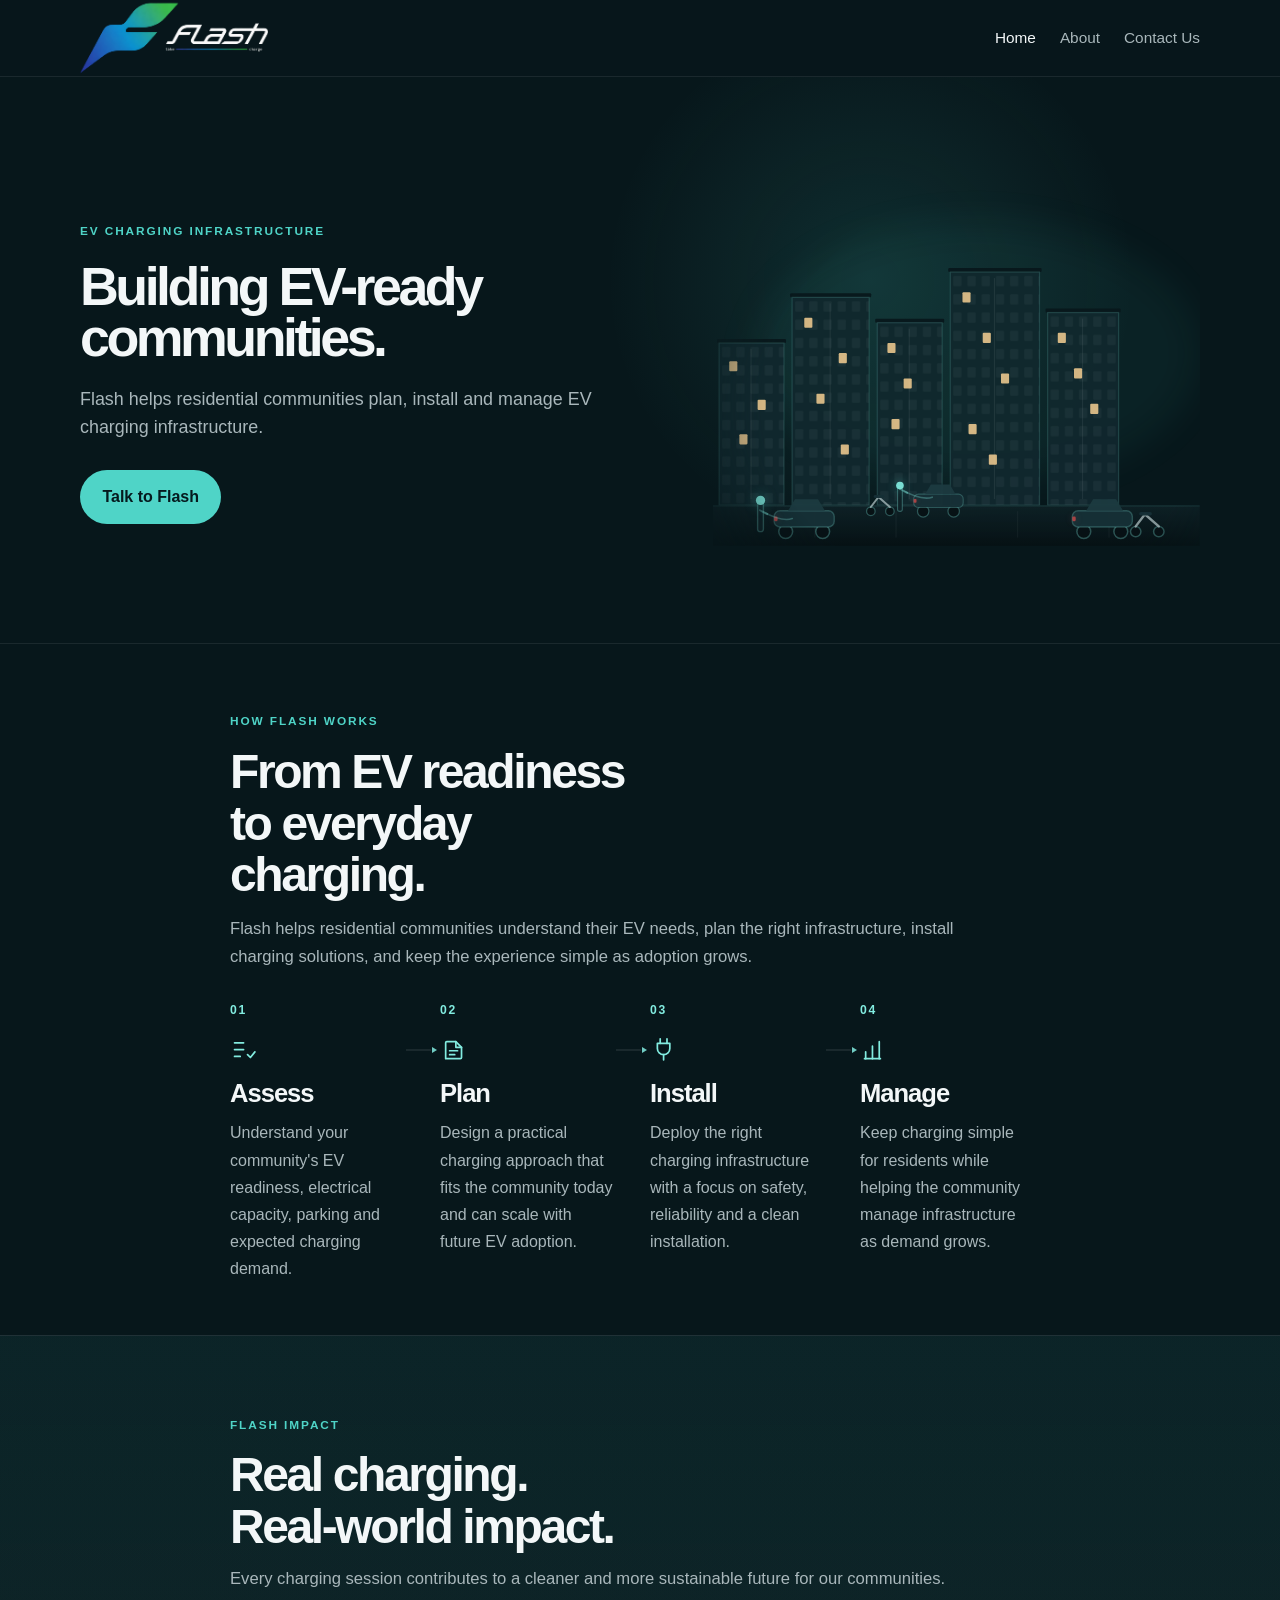
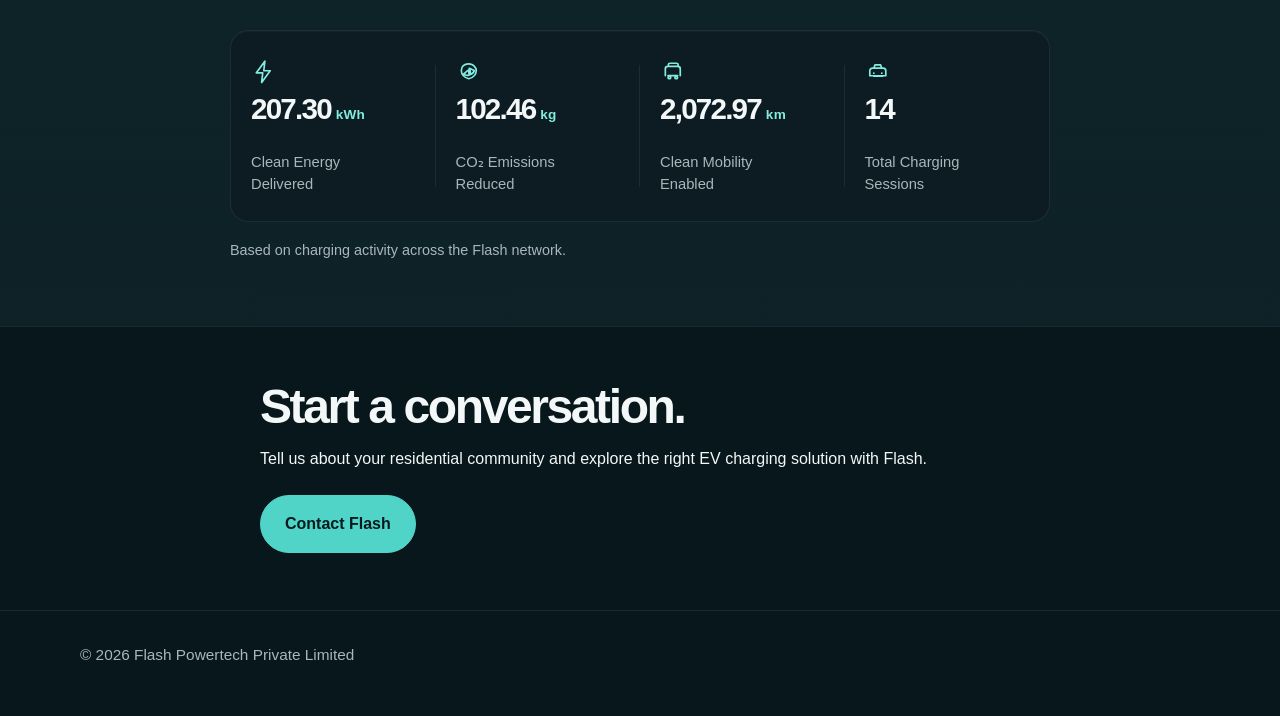
==== index.html @ 43a55d96 "Add How Flash Works section" ====
<!DOCTYPE html>
<html lang="en">
  <head>
    <meta charset="UTF-8" />
    <meta name="viewport" content="width=device-width, initial-scale=1.0" />
    <title>Flash Powertech</title>
    <meta
      name="description"
      content="Flash helps residential communities plan, install and manage EV charging infrastructure."
    />
    <link rel="stylesheet" href="styles.css?v=20260909" />
  </head>
  <body>
    <header class="site-header">
      <div class="container header-inner">
        <a class="brand" href="index.html" aria-label="Flash home">
          <img src="images/flash_logo.png" alt="Flash Powertech" />
        </a>
        <nav class="site-nav" aria-label="Main navigation">
          <a href="index.html" class="active" aria-current="page">Home</a>
          <a href="about.html">About</a>
          <a href="contact.html">Contact Us</a>
        </nav>
      </div>
    </header>

    <main id="top">
      <section class="hero">
        <div class="container hero-inner">
          <div class="hero-copy">
            <p class="eyebrow">EV CHARGING INFRASTRUCTURE</p>
            <h1>Building EV-ready communities.</h1>
            <p class="lede">
              Flash helps residential communities plan, install and manage EV charging
              infrastructure.
            </p>
            <a class="button primary" href="tel:+916262663664">Talk to Flash</a>
          </div>

          <div class="hero-visual" aria-hidden="true">
            <svg class="hero-scene" viewBox="0 0 480 340" role="presentation" aria-hidden="true">
              <defs>
                <pattern id="windowGrid" width="14" height="18" patternUnits="userSpaceOnUse">
                  <rect x="3" y="4" width="8" height="10" rx="1" fill="rgba(190, 210, 214, 0.05)" />
                </pattern>
                <linearGradient id="groundGrad" x1="0%" x2="0%" y1="0%" y2="100%">
                  <stop offset="0%" stop-color="rgba(15, 34, 39, 0.85)" />
                  <stop offset="100%" stop-color="rgba(6, 17, 20, 0.95)" />
                </linearGradient>
                <linearGradient id="cableGlow" x1="0%" x2="100%" y1="0%" y2="0%">
                  <stop offset="0%" stop-color="rgba(130,236,224,0)" />
                  <stop offset="45%" stop-color="rgba(130,236,224,0.85)" />
                  <stop offset="100%" stop-color="rgba(130,236,224,0.95)" />
                </linearGradient>
              </defs>

              <ellipse class="scene-glow" cx="260" cy="150" rx="220" ry="130" />

              <g class="buildings">
                <g class="building" transform="translate(6,140)">
                  <rect class="building-cap" x="-2" y="-4" width="68" height="4" rx="1" />
                  <rect class="building-body" x="0" y="0" width="64" height="160" />
                  <rect class="window-grid" x="0" y="0" width="64" height="160" />
                  <rect class="building-divider" x="31" y="6" width="1" height="148" />
                  <rect class="window-lit" x="10" y="18" width="8" height="10" />
                  <rect class="window-lit window-flicker" x="38" y="56" width="8" height="10" style="animation-delay:0.6s" />
                  <rect class="window-lit" x="20" y="90" width="8" height="10" />
                </g>

                <g class="building" transform="translate(78,95)">
                  <rect class="building-cap" x="-2" y="-4" width="80" height="4" rx="1" />
                  <rect class="building-body" x="0" y="0" width="76" height="205" />
                  <rect class="window-grid" x="0" y="0" width="76" height="205" />
                  <rect class="building-divider" x="37" y="6" width="1" height="193" />
                  <rect class="window-lit" x="12" y="20" width="8" height="10" />
                  <rect class="window-lit" x="46" y="55" width="8" height="10" />
                  <rect class="window-lit window-flicker" x="24" y="95" width="8" height="10" style="animation-delay:2.1s" />
                  <rect class="window-lit" x="48" y="145" width="8" height="10" />
                </g>

                <g class="building" transform="translate(162,120)">
                  <rect class="building-cap" x="-2" y="-4" width="68" height="4" rx="1" />
                  <rect class="building-body" x="0" y="0" width="64" height="180" />
                  <rect class="window-grid" x="0" y="0" width="64" height="180" />
                  <rect class="building-divider" x="31" y="6" width="1" height="168" />
                  <rect class="window-lit" x="10" y="20" width="8" height="10" />
                  <rect class="window-lit" x="26" y="55" width="8" height="10" />
                  <rect class="window-lit window-flicker" x="14" y="95" width="8" height="10" style="animation-delay:4s" />
                </g>

                <g class="building" transform="translate(234,70)">
                  <rect class="building-cap" x="-2" y="-4" width="92" height="4" rx="1" />
                  <rect class="building-body" x="0" y="0" width="88" height="230" />
                  <rect class="window-grid" x="0" y="0" width="88" height="230" />
                  <rect class="building-divider" x="43" y="6" width="1" height="218" />
                  <rect class="window-lit" x="12" y="20" width="8" height="10" />
                  <rect class="window-lit" x="32" y="60" width="8" height="10" />
                  <rect class="window-lit window-flicker" x="50" y="100" width="8" height="10" style="animation-delay:1.4s" />
                  <rect class="window-lit" x="18" y="150" width="8" height="10" />
                  <rect class="window-lit" x="38" y="180" width="8" height="10" />
                </g>

                <g class="building" transform="translate(330,110)">
                  <rect class="building-cap" x="-2" y="-4" width="74" height="4" rx="1" />
                  <rect class="building-body" x="0" y="0" width="70" height="190" />
                  <rect class="window-grid" x="0" y="0" width="70" height="190" />
                  <rect class="building-divider" x="34" y="6" width="1" height="178" />
                  <rect class="window-lit" x="10" y="20" width="8" height="10" />
                  <rect class="window-lit" x="26" y="55" width="8" height="10" />
                  <rect class="window-lit" x="42" y="90" width="8" height="10" />
                </g>
              </g>

              <g class="ground">
                <rect class="ground-plane" x="0" y="300" width="480" height="40" />
                <rect class="ground-line" x="0" y="300" width="480" height="1.5" />
                <rect class="parking-divider" x="100" y="306" width="1" height="26" />
                <rect class="parking-divider" x="180" y="306" width="1" height="26" />
                <rect class="parking-divider" x="300" y="306" width="1" height="26" />
                <rect class="parking-divider" x="390" y="306" width="1" height="26" />
              </g>

              <g class="vehicle scooter" transform="translate(150,306) scale(0.94)">
                <circle class="wheel" cx="6" cy="0" r="4.5" />
                <circle class="wheel" cx="26" cy="0" r="4.5" />
                <path class="scooter-frame" d="M6,-4.5 L14,-15 L26,-4.5" />
                <rect class="scooter-seat" x="9" y="-17" width="11" height="3" rx="1.5" />
              </g>

              <g class="vehicle car charging" transform="translate(196,306) scale(0.94)">
                <circle class="wheel" cx="12" cy="0" r="6" />
                <circle class="wheel" cx="44" cy="0" r="6" />
                <rect class="car-body" x="2" y="-18" width="52" height="14" rx="5" />
                <path class="car-cabin" d="M14,-18 L20,-28 L40,-28 L46,-18 Z" />
                <rect class="tail-light" x="2" y="-13" width="3" height="4" rx="1" />
              </g>
              <g class="charger" transform="translate(182,306) scale(0.94)">
                <rect class="charger-pillar" x="0" y="-26" width="5" height="26" rx="2" />
                <circle class="charger-cap" cx="2.5" cy="-27" r="4" />
              </g>
              <path class="charge-cable" d="M184.1,283.9 Q206,296 216.2,292.1" />
              <path class="charge-pulse" d="M184.1,283.9 Q206,296 216.2,292.1" />

              <g class="vehicle car charging" transform="translate(58,326) scale(1.14)">
                <circle class="wheel" cx="12" cy="0" r="6" />
                <circle class="wheel" cx="44" cy="0" r="6" />
                <rect class="car-body" x="2" y="-18" width="52" height="14" rx="5" />
                <path class="car-cabin" d="M14,-18 L20,-28 L40,-28 L46,-18 Z" />
                <rect class="tail-light" x="2" y="-13" width="3" height="4" rx="1" />
              </g>
              <g class="charger" transform="translate(44,326) scale(1.14)">
                <rect class="charger-pillar" x="0" y="-26" width="5" height="26" rx="2" />
                <circle class="charger-cap" cx="2.5" cy="-27" r="4" />
              </g>
              <path class="charge-cable" d="M46.1,304.9 Q68,317 78.2,313.1" />
              <path class="charge-pulse" d="M46.1,304.9 Q68,317 78.2,313.1" />

              <g class="vehicle car" transform="translate(352,326) scale(1.14)">
                <circle class="wheel" cx="12" cy="0" r="6" />
                <circle class="wheel" cx="44" cy="0" r="6" />
                <rect class="car-body" x="2" y="-18" width="52" height="14" rx="5" />
                <path class="car-cabin" d="M14,-18 L20,-28 L40,-28 L46,-18 Z" />
                <rect class="tail-light" x="2" y="-13" width="3" height="4" rx="1" />
              </g>

              <g class="vehicle scooter" transform="translate(410,326) scale(1.14)">
                <circle class="wheel" cx="6" cy="0" r="4.5" />
                <circle class="wheel" cx="26" cy="0" r="4.5" />
                <path class="scooter-frame" d="M6,-4.5 L14,-15 L26,-4.5" />
                <rect class="scooter-seat" x="9" y="-17" width="11" height="3" rx="1.5" />
              </g>
            </svg>
          </div>
        </div>
      </section>

      <section class="section how-section" aria-labelledby="how-flash-works-title">
        <div class="container how-inner">
          <p class="section-label how-label">HOW FLASH WORKS</p>
          <h2 id="how-flash-works-title">From EV readiness to everyday charging.</h2>
          <p class="how-intro">
            Flash helps residential communities understand their EV needs, plan the right
            infrastructure, install charging solutions, and keep the experience simple as
            adoption grows.
          </p>

          <div class="how-journey" aria-label="How Flash Works steps">
            <article class="how-step">
              <div class="how-step-number">01</div>
              <svg class="how-icon" viewBox="0 0 24 24" role="img" aria-hidden="true">
                <path d="M4 6h8M4 12h8M4 18h5" />
                <path d="M15.5 16.5 18 19l4-5" />
              </svg>
              <h3>Assess</h3>
              <p>
                Understand your community's EV readiness, electrical capacity, parking and
                expected charging demand.
              </p>
            </article>

            <article class="how-step">
              <div class="how-step-number">02</div>
              <svg class="how-icon" viewBox="0 0 24 24" role="img" aria-hidden="true">
                <path d="M5 20V6a1 1 0 0 1 1-1h8l5 5v9a1 1 0 0 1-1 1H6a1 1 0 0 1-1-1Z" />
                <path d="M14 5v5h5" />
                <path d="M8.5 13h7M8.5 16.5h4.5" />
              </svg>
              <h3>Plan</h3>
              <p>
                Design a practical charging approach that fits the community today and can
                scale with future EV adoption.
              </p>
            </article>

            <article class="how-step">
              <div class="how-step-number">03</div>
              <svg class="how-icon" viewBox="0 0 24 24" role="img" aria-hidden="true">
                <path d="M9 2.5v4M15 2.5v4" />
                <path d="M6.5 6.5h11v4.5A5.5 5.5 0 0 1 12 16.5 5.5 5.5 0 0 1 6.5 11Z" />
                <path d="M12 16.5V21" />
              </svg>
              <h3>Install</h3>
              <p>
                Deploy the right charging infrastructure with a focus on safety, reliability
                and a clean installation.
              </p>
            </article>

            <article class="how-step">
              <div class="how-step-number">04</div>
              <svg class="how-icon" viewBox="0 0 24 24" role="img" aria-hidden="true">
                <path d="M5 20V14M11 20V9M17 20V5" />
                <path d="M4 20h14" />
              </svg>
              <h3>Manage</h3>
              <p>
                Keep charging simple for residents while helping the community manage
                infrastructure as demand grows.
              </p>
            </article>
          </div>
        </div>
      </section>

      <section class="section impact-section" aria-labelledby="flash-impact-title">
        <div class="container impact-inner">
          <p class="section-label impact-label">FLASH IMPACT</p>
          <h2 id="flash-impact-title">Real charging. Real-world impact.</h2>
          <p class="impact-intro">
            Every charging session contributes to a cleaner and more sustainable future
            for our communities.
          </p>

          <div class="impact-grid" aria-label="Flash impact metrics">
            <article class="impact-item">
              <svg class="impact-icon" viewBox="0 0 24 24" role="img" aria-hidden="true">
                <path d="M13 2 5 13h6l-1 9 8-11h-6l1-9Z" />
              </svg>
              <div class="impact-metric" data-target="209.15" data-suffix="kWh">
                <span class="impact-value">0</span><span class="impact-unit">kWh</span>
              </div>
              <div class="impact-metric-label">Clean Energy Delivered</div>
            </article>

            <article class="impact-item">
              <svg class="impact-icon" viewBox="0 0 24 24" role="img" aria-hidden="true">
                <path d="M18 8c-1.2-2.1-3.8-3.5-6.5-3.5C7.8 4.5 5 7.2 5 10.7 5 14.4 8 17.5 12 18.5c4.1-1 7-4.1 7-7.8 0-.8-.2-1.5-.5-2.2Zm-9.5 5.2c.8-1.4 2.2-2.4 3.7-3.1-.5 1.5-.5 3.3.2 4.8-.6.3-1.3.5-2 .5-1.2 0-2.3-.5-3.1-1.4.3-.5.8-.9 1.2-1.1Zm8.7-2.4c-.5 1.9-2.1 3.3-4.1 3.8.6-1.9.4-4.1-.7-5.9 1.6.3 3.2 1.4 4.8 2.1Z" />
              </svg>
              <div class="impact-metric" data-target="103.38" data-suffix="kg">
                <span class="impact-value">0</span><span class="impact-unit">kg</span>
              </div>
              <div class="impact-metric-label">CO₂ Emissions Reduced</div>
            </article>

            <article class="impact-item">
              <svg class="impact-icon" viewBox="0 0 24 24" role="img" aria-hidden="true">
                <path d="M5 15.5V9.3A2.3 2.3 0 0 1 7.3 7h9.4A2.3 2.3 0 0 1 19 9.3v6.2M7.8 7V5.5a1.5 1.5 0 0 1 1.5-1.5h6.2a1.5 1.5 0 0 1 1.5 1.5V7M7.5 15.5h9M8.8 18.5a1.25 1.25 0 1 0 0-2.5 1.25 1.25 0 0 0 0 2.5Zm6.4 0a1.25 1.25 0 1 0 0-2.5 1.25 1.25 0 0 0 0 2.5Z" />
              </svg>
              <div class="impact-metric" data-target="2091.50" data-suffix="km">
                <span class="impact-value">0</span><span class="impact-unit">km</span>
              </div>
              <div class="impact-metric-label">Clean Mobility Enabled</div>
            </article>

            <article class="impact-item">
              <svg class="impact-icon" viewBox="0 0 24 24" role="img" aria-hidden="true">
                <path d="M7 8.5h10a2.5 2.5 0 0 1 2.5 2.5v4.7H4.5v-4.7A2.5 2.5 0 0 1 7 8.5Zm1.2 7.5h8.6M9.4 5.5h5.2l1 3H8.4l1-3ZM8.2 13.3h.1M15.7 13.3h.1" />
              </svg>
              <div class="impact-metric" data-target="14" data-suffix="">
                <span class="impact-value">0</span>
              </div>
              <div class="impact-metric-label">Total Charging Sessions</div>
            </article>
          </div>

          <p class="impact-note">Based on charging activity across the Flash network.</p>
        </div>
      </section>

      <section id="contact" class="section contact">
        <div class="container">
          <h2>Start a conversation.</h2>
          <p>
            Tell us about your residential community and explore the right EV charging
            solution with Flash.
          </p>
          <a
            class="button secondary"
            href="https://wa.me/916262663664?text=Hello%20Flash%2C%20I%20would%20like%20to%20know%20more%20about%20EV%20charging%20infrastructure%20for%20my%20community."
            target="_blank"
            rel="noopener noreferrer"
            >Contact Flash</a
          >
        </div>
      </section>
    </main>

    <footer class="site-footer">
      <div class="container">
        <p>© 2026 Flash Powertech Private Limited</p>
      </div>
    </footer>

    <script src="script.js?v=20260909"></script>
  </body>
</html>
---- styles.css ----
:root {
  --bg: #07171b;
  --bg-elevated: #0d2128;
  --surface: #102a31;
  --text: #f3f7f8;
  --muted: #a9b7bb;
  --accent: #4fd4c7;
  --accent-strong: #82ece0;
  --border: rgba(255, 255, 255, 0.08);
  --max-width: 1120px;
  --radius: 18px;
}

* {
  box-sizing: border-box;
}

html {
  scroll-behavior: smooth;
}

body {
  margin: 0;
  font-family: "Segoe UI", Tahoma, Geneva, Verdana, sans-serif;
  background: var(--bg);
  color: var(--text);
  line-height: 1.6;
}

a {
  color: inherit;
  text-decoration: none;
}

img {
  max-width: 100%;
  display: block;
}

.container {
  width: min(var(--max-width), calc(100% - 2rem));
  margin: 0 auto;
}

.site-header {
  border-bottom: 1px solid var(--border);
  background: rgba(7, 23, 27, 0.9);
}

.header-inner {
  display: flex;
  align-items: center;
  justify-content: space-between;
  min-height: 76px;
}

.brand {
  display: inline-flex;
  align-items: center;
  justify-content: center;
  position: relative;
  width: 188px;
  height: 72px;
  overflow: hidden;
  line-height: 0;
}

.brand img {
  display: block;
  position: absolute;
  top: 50%;
  left: 50%;
  width: 258px;
  max-width: none;
  height: auto;
  transform: translate(-50%, -50%);
}

.site-nav {
  display: flex;
  gap: 1.5rem;
}

.site-nav a {
  color: var(--muted);
  font-size: 0.96rem;
  transition: color 0.2s ease;
}

.site-nav a:hover,
.site-nav a:focus-visible,
.site-nav a.active,
.site-nav a[aria-current="page"] {
  color: var(--text);
}

.hero {
  position: relative;
  padding: clamp(4rem, 7vw, 6rem) 0 4.5rem;
  overflow: hidden;
}

.hero::before {
  content: "";
  position: absolute;
  inset: 0;
  background:
    radial-gradient(circle at 68% 36%, rgba(79, 212, 199, 0.12), transparent 28%),
    linear-gradient(180deg, rgba(7, 23, 27, 0.88), rgba(7, 23, 27, 1));
  pointer-events: none;
}

.hero-inner {
  position: relative;
  z-index: 1;
  display: grid;
  grid-template-columns: minmax(0, 1.1fr) minmax(0, 0.9fr);
  align-items: center;
  gap: clamp(1.5rem, 3vw, 3.5rem);
  max-width: 1200px;
  padding-top: 0.5rem;
}

.hero-copy {
  max-width: 760px;
}

.eyebrow {
  margin: 0 0 1.25rem;
  color: var(--accent);
  font-size: 0.74rem;
  font-weight: 700;
  letter-spacing: 0.16em;
  text-transform: uppercase;
}

h1,
h2,
p {
  margin-top: 0;
}

h1 {
  margin-bottom: 1.3rem;
  max-width: 13.5ch;
  font-size: clamp(3rem, 4.2vw, 5rem);
  line-height: 0.96;
  letter-spacing: -0.065em;
  font-weight: 700;
}

.lede {
  max-width: 35rem;
  margin-bottom: 1.75rem;
  font-size: 1.12rem;
  color: var(--muted);
}

.button {
  display: inline-block;
  margin-top: 0;
  padding: 0.9rem 1.4rem;
  border-radius: 999px;
  font-weight: 700;
  transition: transform 0.2s ease, background 0.2s ease;
}

.button:hover,
.button:focus-visible {
  transform: translateY(-1px);
}

.button.primary {
  background: var(--accent);
  color: #051a1e;
}

.button.primary:hover,
.button.primary:focus-visible {
  background: var(--accent-strong);
}

.button.secondary {
  background: transparent;
  border: 1px solid var(--border);
  color: var(--text);
}

.hero-visual {
  position: relative;
  width: min(100%, 520px);
  height: clamp(290px, 31vw, 460px);
  justify-self: end;
  overflow: hidden;
}

.hero-scene {
  width: 100%;
  height: 100%;
  display: block;
  overflow: visible;
  -webkit-mask-image: radial-gradient(ellipse at 56% 58%, black 58%, transparent 94%);
  mask-image: radial-gradient(ellipse at 56% 58%, black 58%, transparent 94%);
}

.scene-glow {
  fill: rgba(79, 212, 199, 0.06);
  filter: blur(18px);
}

.building-body {
  fill: rgba(17, 40, 46, 0.96);
  stroke: rgba(130, 236, 224, 0.16);
  stroke-width: 1.2;
}

.building-cap {
  fill: rgba(9, 24, 28, 0.95);
}

.building-divider {
  fill: rgba(255, 255, 255, 0.08);
}

.window-grid {
  fill: url(#windowGrid);
  pointer-events: none;
}

.window-lit {
  fill: rgba(255, 214, 150, 0.82);
  rx: 1;
}

.window-flicker {
  animation: windowFlicker 13s ease-in-out infinite;
}

.ground-plane {
  fill: url(#groundGrad);
}

.ground-line {
  fill: rgba(130, 236, 224, 0.08);
}

.parking-divider {
  fill: rgba(255, 255, 255, 0.05);
}

.wheel {
  fill: rgba(7, 18, 21, 0.96);
  stroke: rgba(130, 236, 224, 0.3);
  stroke-width: 1.3;
}

.car-body {
  fill: rgba(22, 48, 54, 0.97);
  stroke: rgba(130, 236, 224, 0.24);
  stroke-width: 1.2;
}

.car-cabin {
  fill: rgba(28, 58, 64, 0.95);
}

.scooter-frame {
  fill: none;
  stroke: rgba(180, 198, 200, 0.72);
  stroke-width: 2.1;
  stroke-linecap: round;
  stroke-linejoin: round;
}

.scooter-seat {
  fill: rgba(22, 48, 54, 0.97);
}

.tail-light {
  fill: rgba(214, 74, 74, 0.75);
  filter: drop-shadow(0 0 3px rgba(214, 74, 74, 0.4));
  animation: tailGlow 6s ease-in-out infinite;
}

.charger-pillar {
  fill: rgba(15, 34, 39, 0.97);
  stroke: rgba(130, 236, 224, 0.32);
  stroke-width: 1.2;
}

.charger-cap {
  fill: rgba(130, 236, 224, 0.92);
  filter: drop-shadow(0 0 5px rgba(79, 212, 199, 0.55));
  animation: chargerGlow 4.5s ease-in-out infinite;
}

.charge-cable {
  fill: none;
  stroke: rgba(130, 236, 224, 0.3);
  stroke-width: 1.6;
  stroke-linecap: round;
}

.charge-pulse {
  fill: none;
  stroke: url(#cableGlow);
  stroke-width: 2.2;
  stroke-linecap: round;
  stroke-dasharray: 8 34;
  filter: drop-shadow(0 0 4px rgba(79, 212, 199, 0.42));
  animation: cablePulse 4.5s linear infinite;
}

@keyframes windowFlicker {
  0%, 100% {
    opacity: 0.85;
  }
  45% {
    opacity: 0.85;
  }
  52% {
    opacity: 0.2;
  }
  60% {
    opacity: 0.85;
  }
}

@keyframes tailGlow {
  0%, 100% {
    opacity: 0.55;
  }
  50% {
    opacity: 0.9;
  }
}

@keyframes chargerGlow {
  0%, 100% {
    opacity: 0.7;
  }
  50% {
    opacity: 1;
  }
}

@keyframes cablePulse {
  0% {
    stroke-dashoffset: 0;
    opacity: 0.25;
  }
  30% {
    opacity: 0.95;
  }
  100% {
    stroke-dashoffset: -84;
    opacity: 0.3;
  }
}

@media (prefers-reduced-motion: reduce) {
  .window-flicker,
  .tail-light,
  .charger-cap,
  .charge-pulse {
    animation: none;
  }

  .window-flicker {
    opacity: 0.85;
  }

  .tail-light {
    opacity: 0.7;
  }

  .charger-cap {
    opacity: 0.9;
  }

  .charge-pulse {
    opacity: 0.55;
  }
}

.section {
  padding: 4.5rem 0;
  border-top: 1px solid var(--border);
}

.section .container {
  max-width: 820px;
}

.intro-section {
  padding-top: 4.25rem;
  padding-bottom: 3.75rem;
}

.intro-inner {
  max-width: 860px;
}

.section-label {
  margin: 0 0 1rem;
  color: var(--accent);
  font-size: 0.74rem;
  font-weight: 700;
  letter-spacing: 0.16em;
  text-transform: uppercase;
}

h2 {
  margin-bottom: 1rem;
  font-size: clamp(2.1rem, 4vw, 3rem);
  line-height: 1.08;
  letter-spacing: -0.05em;
}

.intro-copy {
  display: grid;
  gap: 0.85rem;
  max-width: 62ch;
  margin-bottom: 2.2rem;
}

.intro-copy p {
  margin: 0;
  color: var(--muted);
  font-size: 1.04rem;
  line-height: 1.7;
}

.benefits-grid {
  display: grid;
  grid-template-columns: repeat(3, minmax(0, 1fr));
  gap: 0;
  border-top: 1px solid rgba(255, 255, 255, 0.08);
  align-items: start;
}

.benefit-item {
  padding: 1.15rem 1.2rem 0 0;
  border-right: 1px solid rgba(255, 255, 255, 0.06);
  min-height: 100%;
}

.benefit-item:last-child {
  border-right: none;
  padding-right: 0;
}

.benefit-item h3 {
  margin: 0 0 0.7rem;
  color: var(--text);
  font-size: 1.12rem;
  line-height: 1.4;
  letter-spacing: -0.02em;
}

.benefit-item p {
  margin: 0;
  color: var(--muted);
  font-size: 1rem;
  line-height: 1.65;
  max-width: 32ch;
}

.how-section {
  padding-top: 4.25rem;
  padding-bottom: 3.25rem;
  border-top: 1px solid var(--border);
}

.how-inner {
  max-width: 1120px;
}

.how-label {
  margin-bottom: 0.9rem;
}

.how-section h2 {
  max-width: 16ch;
  margin-bottom: 0.85rem;
}

.how-intro {
  max-width: 48rem;
  margin: 0 0 1.6rem;
  color: var(--muted);
  font-size: 1.04rem;
  line-height: 1.7;
}

.how-journey {
  position: relative;
  display: grid;
  grid-template-columns: repeat(4, minmax(0, 1fr));
  gap: 1.25rem;
  padding-top: 0.25rem;
}

.how-step {
  position: relative;
  padding: 0 0.85rem 0 0;
}

.how-step:not(:last-child)::after {
  content: "";
  position: absolute;
  top: 3.05rem;
  right: -0.7rem;
  width: 1.55rem;
  height: 1px;
  background: rgba(255, 255, 255, 0.16);
  transform: translateY(-50%);
}

.how-step:not(:last-child)::before {
  content: "";
  position: absolute;
  top: 3.05rem;
  right: -1.05rem;
  width: 0;
  height: 0;
  border-top: 3px solid transparent;
  border-bottom: 3px solid transparent;
  border-left: 5px solid rgba(130, 236, 224, 0.85);
  transform: translateY(-50%);
}

.how-step-number {
  margin-bottom: 1rem;
  color: var(--accent-strong);
  font-size: 0.76rem;
  font-weight: 700;
  letter-spacing: 0.14em;
  text-transform: uppercase;
}

.how-icon {
  display: block;
  width: 1.7rem;
  height: 1.7rem;
  margin: 0 0 0.95rem;
  color: var(--accent-strong);
  fill: none;
  stroke: currentColor;
  stroke-width: 1.5;
  stroke-linecap: round;
  stroke-linejoin: round;
}

.how-step h3 {
  margin: 0 0 0.7rem;
  font-size: clamp(1.32rem, 2vw, 1.8rem);
  line-height: 1.15;
  letter-spacing: -0.04em;
  color: var(--text);
}

.how-step p {
  margin: 0;
  max-width: 24ch;
  color: var(--muted);
  font-size: 1rem;
  line-height: 1.7;
}

.impact-section {
  position: relative;
  padding-top: 5rem;
  padding-bottom: 4rem;
  border-top: 1px solid var(--border);
  background: linear-gradient(180deg, rgba(7, 23, 27, 0.94) 0%, rgba(13, 32, 38, 0.9) 100%);
}

.impact-section::before {
  content: "";
  position: absolute;
  inset: 0;
  background: linear-gradient(180deg, rgba(79, 212, 199, 0.07), rgba(79, 212, 199, 0.015));
  pointer-events: none;
}

.impact-inner {
  position: relative;
  z-index: 1;
  max-width: 1120px;
}

.impact-label {
  margin-bottom: 0.9rem;
}

.impact-section h2 {
  margin-bottom: 0.8rem;
  max-width: 15ch;
}

.impact-intro {
  max-width: 46rem;
  margin: 0 0 2.25rem;
  color: var(--muted);
  font-size: 1.04rem;
  line-height: 1.7;
}

.impact-grid {
  display: grid;
  grid-template-columns: repeat(4, minmax(0, 1fr));
  gap: 0;
  border: 1px solid rgba(255, 255, 255, 0.08);
  border-radius: 18px;
  overflow: hidden;
  background: rgba(13, 28, 34, 0.78);
  box-shadow: inset 0 1px 0 rgba(255, 255, 255, 0.03);
  backdrop-filter: blur(4px);
}

.impact-item {
  position: relative;
  display: flex;
  flex-direction: column;
  align-items: flex-start;
  gap: 0.7rem;
  padding: 1.75rem 1.25rem 1.6rem;
}

.impact-item:not(:last-child)::after {
  content: "";
  position: absolute;
  top: 18%;
  bottom: 18%;
  right: 0;
  width: 1px;
  background: rgba(255, 255, 255, 0.07);
}

.impact-icon {
  width: 1.6rem;
  height: 1.6rem;
  color: var(--accent-strong);
  fill: none;
  stroke: currentColor;
  stroke-width: 1.6;
  stroke-linecap: round;
  stroke-linejoin: round;
}

.impact-metric {
  display: flex;
  align-items: baseline;
  gap: 0.3rem;
  flex-wrap: nowrap;
  white-space: nowrap;
  margin: 0;
  color: var(--text);
  min-height: 2.8rem;
}

.impact-value {
  font-size: clamp(1.85rem, 2.15vw, 2.55rem);
  line-height: 0.95;
  letter-spacing: -0.06em;
  font-weight: 700;
}

.impact-unit {
  display: inline-block;
  font-size: 0.85rem;
  font-weight: 600;
  letter-spacing: 0.02em;
  color: var(--accent-strong);
}

.impact-metric-label {
  color: var(--muted);
  font-size: 0.92rem;
  line-height: 1.5;
  max-width: 18ch;
  margin: 0;
}

.impact-note {
  margin: 1.15rem 0 0;
  color: var(--muted);
  font-size: 0.9rem;
  line-height: 1.5;
}

.contact {
  padding-top: 3.4rem;
  padding-bottom: 3.6rem;
  border-top: 1px solid var(--border);
}

.contact .container {
  display: flex;
  flex-direction: column;
  align-items: flex-start;
  max-width: 760px;
}

.contact h2 {
  margin-bottom: 0.8rem;
  max-width: none;
  white-space: nowrap;
}

.contact p {
  max-width: 42rem;
  margin-bottom: 1.45rem;
}

.contact .button.secondary {
  background: var(--accent);
  border-color: var(--accent);
  color: #061b1f;
  padding: 0.95rem 1.5rem;
}

.contact .button.secondary:hover,
.contact .button.secondary:focus-visible {
  background: var(--accent-strong);
  border-color: var(--accent-strong);
}

.about-hero {
  position: relative;
  padding-top: clamp(4.5rem, 8vw, 7rem);
  padding-bottom: clamp(4rem, 8vw, 6rem);
  overflow: hidden;
  border-top: 1px solid var(--border);
  background:
    radial-gradient(circle at top left, rgba(79, 212, 199, 0.14), transparent 38%),
    linear-gradient(180deg, rgba(7, 23, 27, 0.96) 0%, rgba(13, 32, 38, 0.94) 100%);
}

.about-hero::before {
  content: "";
  position: absolute;
  inset: 0;
  background: linear-gradient(90deg, rgba(255, 255, 255, 0.02), rgba(79, 212, 199, 0.025));
  pointer-events: none;
}

.about-hero-inner {
  position: relative;
  z-index: 1;
  max-width: 1040px;
}

.about-hero .section-label {
  margin-bottom: 1.2rem;
}

.about-hero h1 {
  max-width: 12.5ch;
  margin-bottom: 1.2rem;
  font-size: clamp(3rem, 5.6vw, 6rem);
  line-height: 0.95;
  letter-spacing: -0.075em;
  font-weight: 700;
}

.about-hero-copy {
  max-width: 50rem;
  margin: 0;
  color: var(--muted);
  font-size: clamp(1.08rem, 1.8vw, 1.34rem);
  line-height: 1.7;
}

.about-transition {
  position: relative;
  padding-top: clamp(4rem, 6vw, 5.75rem);
  padding-bottom: clamp(4rem, 6vw, 5.75rem);
  border-top: 1px solid var(--border);
  background: linear-gradient(180deg, rgba(13, 32, 38, 0.74), rgba(7, 23, 27, 0.9));
}

.about-transition-inner {
  display: grid;
  grid-template-columns: 1.15fr 1fr;
  gap: clamp(2rem, 5vw, 5rem);
  align-items: start;
  max-width: 1040px;
}

.about-transition-copy {
  padding-top: 0.5rem;
  border-top: 1px solid rgba(255, 255, 255, 0.08);
}

.about-transition-copy .section-label {
  margin-bottom: 1.2rem;
}

.about-transition-copy h2 {
  margin: 0;
  max-width: 12.5ch;
  font-size: clamp(2.5rem, 4vw, 4.2rem);
  line-height: 0.98;
  letter-spacing: -0.065em;
}

.about-transition-body {
  display: grid;
  gap: 1.5rem;
  padding-top: 1.4rem;
  border-top: 1px solid rgba(255, 255, 255, 0.08);
}

.about-transition-body p {
  margin: 0;
  max-width: 36rem;
  color: var(--muted);
  font-size: 1.08rem;
  line-height: 1.8;
}

.about-why {
  position: relative;
  padding-top: clamp(4rem, 6vw, 5.75rem);
  padding-bottom: clamp(4rem, 6vw, 5.75rem);
  border-top: 1px solid var(--border);
  background: linear-gradient(180deg, rgba(7, 23, 27, 0.96), rgba(13, 32, 38, 0.74));
}

.about-why-inner {
  display: grid;
  grid-template-columns: 1.15fr 1fr;
  gap: clamp(2rem, 5vw, 4rem);
  align-items: center;
  max-width: 1040px;
}

.about-why-copy {
  max-width: 42rem;
}

.about-why-copy .section-label {
  margin-bottom: 1rem;
}

.about-why-copy h2 {
  margin-bottom: 1.2rem;
  max-width: 14ch;
  font-size: clamp(2.5rem, 4vw, 4rem);
  line-height: 0.98;
  letter-spacing: -0.065em;
}

.about-why-copy p {
  margin: 0 0 1.1rem;
  color: var(--muted);
  font-size: 1.08rem;
  line-height: 1.8;
  max-width: 38rem;
}

.about-why-copy p:last-child {
  margin-bottom: 0;
}

.about-storyline {
  display: flex;
  align-items: center;
  justify-content: center;
  gap: 0.5rem;
  padding: 1.2rem 0.25rem;
}

.storyline-item {
  position: relative;
  display: flex;
  align-items: center;
  justify-content: center;
  min-height: 130px;
  padding: 1rem 1.15rem;
  border: 1px solid rgba(255, 255, 255, 0.08);
  border-radius: 16px;
  background: linear-gradient(180deg, rgba(17, 40, 47, 0.7), rgba(10, 25, 30, 0.5));
  color: var(--text);
  text-align: center;
  box-shadow: inset 0 1px 0 rgba(255, 255, 255, 0.02);
  flex: 1;
}

.storyline-label {
  font-size: 0.9rem;
  line-height: 1.5;
  letter-spacing: -0.02em;
  color: var(--text);
}

.storyline-connector {
  position: relative;
  width: 44px;
  height: 1px;
  background: linear-gradient(90deg, rgba(79, 212, 199, 0.7), rgba(255, 255, 255, 0.18));
  flex-shrink: 0;
}

.storyline-connector::before,
.storyline-connector::after {
  content: "";
  position: absolute;
  top: 50%;
  width: 7px;
  height: 7px;
  border-radius: 50%;
  background: var(--accent);
  transform: translateY(-50%);
}

.storyline-connector::before {
  left: 0;
}

.storyline-connector::after {
  right: 0;
}

.about-community {
  position: relative;
  padding-top: clamp(4rem, 6vw, 5.75rem);
  padding-bottom: clamp(4rem, 6vw, 5.75rem);
  border-top: 1px solid var(--border);
  background: linear-gradient(180deg, rgba(13, 32, 38, 0.82), rgba(7, 23, 27, 0.96));
}

.about-community-inner {
  max-width: 1040px;
}

.about-community-head {
  display: grid;
  gap: 0.8rem;
  margin-bottom: 1.8rem;
}

.about-community-head .section-label {
  margin: 0;
}

.about-community-head h2 {
  max-width: 16ch;
  margin: 0;
  font-size: clamp(2.5rem, 4vw, 4rem);
  line-height: 0.98;
  letter-spacing: -0.065em;
}

.about-community-copy {
  display: grid;
  gap: 1.2rem;
  max-width: 44rem;
  margin-bottom: 2.5rem;
}

.about-community-copy p {
  margin: 0;
  color: var(--muted);
  font-size: 1.08rem;
  line-height: 1.8;
}

.community-ecosystem {
  position: relative;
  display: grid;
  place-items: center;
  min-height: 420px;
  border: 1px solid rgba(255, 255, 255, 0.08);
  border-radius: 22px;
  background: radial-gradient(circle at center, rgba(79, 212, 199, 0.08), rgba(13, 32, 38, 0.7) 42%, rgba(7, 23, 27, 0.92));
  overflow: hidden;
}

.community-ecosystem::before {
  content: "";
  position: absolute;
  inset: 12% 17%;
  border: 1px solid rgba(255, 255, 255, 0.06);
  border-radius: 50%;
}

.ecosystem-core {
  position: relative;
  z-index: 2;
  display: grid;
  place-items: center;
  width: 160px;
  height: 160px;
  border-radius: 50%;
  border: 1px solid rgba(79, 212, 199, 0.35);
  background: rgba(7, 23, 27, 0.82);
  color: var(--text);
  font-size: 0.92rem;
  letter-spacing: 0.08em;
  text-transform: uppercase;
  box-shadow: 0 0 0 12px rgba(79, 212, 199, 0.04);
}

.ecosystem-rail {
  position: absolute;
  inset: auto;
  z-index: 1;
  display: flex;
  justify-content: center;
  align-items: center;
}

.ecosystem-rail::before {
  content: "";
  position: absolute;
  width: 140px;
  height: 1px;
  background: linear-gradient(90deg, rgba(79, 212, 199, 0.2), rgba(255, 255, 255, 0.2));
}

.ecosystem-item {
  position: relative;
  display: grid;
  gap: 0.35rem;
  max-width: 190px;
  padding: 0.9rem 1rem;
  border: 1px solid rgba(255, 255, 255, 0.08);
  border-radius: 12px;
  background: rgba(9, 25, 30, 0.75);
  backdrop-filter: blur(2px);
}

.ecosystem-kicker {
  color: var(--accent-strong);
  font-size: 0.72rem;
  letter-spacing: 0.12em;
  text-transform: uppercase;
  font-weight: 700;
}

.ecosystem-text {
  color: var(--text);
  font-size: 0.95rem;
  line-height: 1.5;
}

.ecosystem-top-left {
  top: 56px;
  left: 13%;
}

.ecosystem-top-left::before {
  transform: rotate(28deg);
  width: 170px;
}

.ecosystem-top-right {
  top: 56px;
  right: 13%;
}

.ecosystem-top-right::before {
  transform: rotate(-28deg);
  width: 170px;
}

.ecosystem-bottom-left {
  bottom: 56px;
  left: 13%;
}

.ecosystem-bottom-left::before {
  transform: rotate(-28deg);
  width: 170px;
}

.ecosystem-bottom-right {
  bottom: 56px;
  right: 13%;
}

.ecosystem-bottom-right::before {
  transform: rotate(28deg);
  width: 170px;
}

.about-journey {
  position: relative;
  padding-top: clamp(4rem, 6vw, 5.75rem);
  padding-bottom: clamp(4rem, 6vw, 5.75rem);
  border-top: 1px solid var(--border);
  background: linear-gradient(180deg, rgba(7, 23, 27, 0.96), rgba(13, 32, 38, 0.8));
}

.about-journey-inner {
  max-width: 1040px;
}

.about-journey-head {
  display: grid;
  gap: 1rem;
  max-width: 50rem;
  margin-bottom: 2.4rem;
}

.about-journey-head .section-label {
  margin: 0;
}

.about-journey-head h2 {
  margin: 0;
  max-width: 14ch;
  font-size: clamp(2.5rem, 4vw, 4rem);
  line-height: 0.98;
  letter-spacing: -0.065em;
}

.about-journey-head p {
  margin: 0;
  max-width: 42rem;
  color: var(--muted);
  font-size: 1.08rem;
  line-height: 1.8;
}

.journey-timeline {
  position: relative;
  display: grid;
  grid-template-columns: repeat(5, minmax(0, 1fr));
  gap: 1.1rem;
  padding-top: 1.2rem;
}

.journey-timeline::before {
  content: "";
  position: absolute;
  left: 3%;
  right: 3%;
  top: 2.05rem;
  height: 1px;
  background: linear-gradient(90deg, rgba(79, 212, 199, 0.15), rgba(79, 212, 199, 0.75), rgba(79, 212, 199, 0.15));
}

.journey-step {
  position: relative;
  z-index: 1;
  display: grid;
  gap: 0.85rem;
  min-height: 240px;
  padding: 1rem 0.7rem 0;
}

.step-index {
  display: inline-flex;
  align-items: center;
  justify-content: center;
  width: 48px;
  height: 48px;
  border: 1px solid rgba(79, 212, 199, 0.38);
  border-radius: 50%;
  background: rgba(11, 27, 32, 0.9);
  color: var(--accent-strong);
  font-size: 0.8rem;
  font-weight: 700;
  letter-spacing: 0.08em;
}

.step-content {
  display: grid;
  gap: 0.5rem;
  padding-top: 0.5rem;
  border-top: 1px solid rgba(255, 255, 255, 0.08);
}

.step-name {
  color: var(--text);
  font-size: 1rem;
  font-weight: 700;
  letter-spacing: -0.02em;
}

.step-content p {
  margin: 0;
  color: var(--muted);
  font-size: 0.97rem;
  line-height: 1.7;
}

.about-vision {
  position: relative;
  padding-top: clamp(5rem, 8vw, 7rem);
  padding-bottom: clamp(5rem, 8vw, 7rem);
  border-top: 1px solid var(--border);
  background: radial-gradient(circle at center, rgba(79, 212, 199, 0.08), transparent 32%), linear-gradient(180deg, rgba(7, 23, 27, 0.9), rgba(10, 25, 30, 0.98));
}

.about-vision-inner {
  display: grid;
  justify-items: center;
  text-align: center;
  max-width: 1040px;
}

.about-vision .section-label {
  margin: 0 0 1.1rem;
}

.about-vision h2 {
  max-width: 17ch;
  margin: 0 0 1.3rem;
  font-size: clamp(2.8rem, 5vw, 5.2rem);
  line-height: 0.96;
  letter-spacing: -0.075em;
}

.about-vision-copy {
  max-width: 42rem;
  margin: 0;
  color: var(--muted);
  font-size: 1.12rem;
  line-height: 1.8;
}

.about-cta {
  position: relative;
  padding-top: clamp(4.5rem, 7vw, 6.5rem);
  padding-bottom: clamp(4.5rem, 7vw, 6.5rem);
  border-top: 1px solid var(--border);
  background: linear-gradient(180deg, rgba(13, 32, 38, 0.72), rgba(7, 23, 27, 0.96));
}

.about-cta-inner {
  display: grid;
  justify-items: center;
  text-align: center;
  max-width: 820px;
}

.about-cta .section-label {
  margin: 0 0 1rem;
}

.about-cta h2 {
  max-width: 16ch;
  margin: 0 0 1rem;
  font-size: clamp(2.6rem, 4vw, 4.2rem);
  line-height: 0.98;
  letter-spacing: -0.065em;
}

.about-cta p {
  max-width: 42rem;
  margin: 0 0 1.6rem;
  color: var(--muted);
  font-size: 1.08rem;
  line-height: 1.8;
}

.about-cta .button.primary {
  min-width: 180px;
}

.contact-hero {
  position: relative;
  padding-top: clamp(4.5rem, 8vw, 7rem);
  padding-bottom: clamp(4rem, 8vw, 6rem);
  border-top: 1px solid var(--border);
  background:
    radial-gradient(circle at top left, rgba(79, 212, 199, 0.14), transparent 36%),
    linear-gradient(180deg, rgba(7, 23, 27, 0.96) 0%, rgba(13, 32, 38, 0.94) 100%);
}

.contact-hero-inner {
  position: relative;
  z-index: 1;
  max-width: 1040px;
}

.contact-hero .section-label {
  margin-bottom: 1.2rem;
}

.contact-hero h1 {
  max-width: 12ch;
  margin-bottom: 1.2rem;
  font-size: clamp(3rem, 5.4vw, 5.8rem);
  line-height: 0.96;
  letter-spacing: -0.075em;
}

.contact-hero-copy {
  max-width: 40rem;
  margin: 0;
  color: var(--muted);
  font-size: clamp(1.08rem, 1.8vw, 1.34rem);
  line-height: 1.7;
}

.contact-options {
  padding-top: clamp(4rem, 6vw, 5.75rem);
  padding-bottom: clamp(4rem, 6vw, 5.75rem);
  border-top: 1px solid var(--border);
  background: linear-gradient(180deg, rgba(13, 32, 38, 0.72), rgba(7, 23, 27, 0.96));
}

.contact-options-inner {
  max-width: 1040px;
}

.contact-options-header {
  display: grid;
  gap: 0.9rem;
  max-width: 48rem;
  margin-bottom: 2.1rem;
}

.contact-options-header .section-label {
  margin: 0;
}

.contact-options-header h2 {
  margin: 0;
  font-size: clamp(2.4rem, 4vw, 4rem);
  line-height: 0.98;
  letter-spacing: -0.065em;
}

.contact-options-header p {
  margin: 0;
  max-width: 38rem;
  color: var(--muted);
  font-size: 1.08rem;
  line-height: 1.8;
}

.contact-panel-grid {
  display: grid;
  grid-template-columns: repeat(2, minmax(0, 1fr));
  gap: 1.2rem;
}

.contact-panel {
  display: flex;
  flex-direction: column;
  gap: 1.2rem;
  min-height: 260px;
  padding: 1.5rem 1.5rem 1.35rem;
  border: 1px solid rgba(255, 255, 255, 0.08);
  border-radius: 18px;
  background: linear-gradient(180deg, rgba(13, 32, 38, 0.9), rgba(10, 25, 30, 0.82));
  box-shadow: inset 0 1px 0 rgba(255, 255, 255, 0.02);
  transition: border-color 0.2s ease, transform 0.2s ease, box-shadow 0.2s ease;
}

.contact-panel:hover,
.contact-panel:focus-within {
  border-color: rgba(79, 212, 199, 0.36);
  transform: translateY(-1px);
  box-shadow: 0 0 0 1px rgba(79, 212, 199, 0.08), inset 0 1px 0 rgba(255, 255, 255, 0.02);
}

.contact-panel-icon {
  display: inline-flex;
  align-items: center;
  justify-content: center;
  width: 3rem;
  height: 3rem;
  border-radius: 50%;
  border: 1px solid rgba(130, 236, 224, 0.2);
  background: rgba(79, 212, 199, 0.08);
  color: var(--accent-strong);
}

.contact-panel-icon svg {
  width: 1.3rem;
  height: 1.3rem;
  stroke: currentColor;
  fill: currentColor;
  stroke-width: 0;
}

.contact-panel-copy {
  display: grid;
  gap: 0.45rem;
}

.contact-panel-copy h3 {
  margin: 0;
  color: var(--text);
  font-size: 1.25rem;
  line-height: 1.3;
  letter-spacing: -0.03em;
}

.contact-panel-copy p {
  margin: 0;
  color: var(--muted);
  font-size: 1rem;
  line-height: 1.7;
}

.contact-panel .button.secondary {
  margin-top: auto;
  width: fit-content;
  background: transparent;
  border-color: var(--border);
  color: var(--text);
}

.contact-panel .button.secondary:hover,
.contact-panel .button.secondary:focus-visible {
  background: rgba(79, 212, 199, 0.08);
  border-color: rgba(79, 212, 199, 0.5);
}

.contact-form-section {
  padding-top: clamp(4rem, 6vw, 5.75rem);
  padding-bottom: clamp(4rem, 6vw, 5.75rem);
  border-top: 1px solid var(--border);
  background: linear-gradient(180deg, rgba(7, 23, 27, 0.88), rgba(13, 32, 38, 0.92));
}

.contact-form-inner {
  max-width: 960px;
}

.contact-form-header {
  display: grid;
  gap: 0.9rem;
  max-width: 42rem;
  margin-bottom: 2rem;
}

.contact-form-header .section-label {
  margin: 0;
}

.contact-form-header h2 {
  margin: 0;
  font-size: clamp(2.4rem, 4vw, 4rem);
  line-height: 0.98;
  letter-spacing: -0.065em;
}

.contact-form-header p {
  margin: 0;
  color: var(--muted);
  font-size: 1.08rem;
  line-height: 1.8;
}

.contact-form {
  display: grid;
  gap: 1.1rem;
  padding: 1.6rem;
  border: 1px solid rgba(255, 255, 255, 0.08);
  border-radius: 18px;
  background: rgba(10, 25, 30, 0.62);
}

.form-row {
  display: grid;
  grid-template-columns: repeat(2, minmax(0, 1fr));
  gap: 1rem;
}

.field-group {
  display: grid;
  gap: 0.5rem;
}

.field-group label {
  color: var(--text);
  font-size: 0.92rem;
  font-weight: 600;
}

.field-group input,
.field-group textarea {
  width: 100%;
  padding: 0.9rem 1rem;
  border: 1px solid rgba(255, 255, 255, 0.12);
  border-radius: 12px;
  background: rgba(7, 23, 27, 0.55);
  color: var(--text);
  font: inherit;
  transition: border-color 0.2s ease, box-shadow 0.2s ease;
}

.field-group input::placeholder,
.field-group textarea::placeholder {
  color: rgba(169, 183, 187, 0.7);
}

.field-group input:focus,
.field-group textarea:focus {
  outline: none;
  border-color: rgba(79, 212, 199, 0.82);
  box-shadow: 0 0 0 3px rgba(79, 212, 199, 0.12);
}

.field-group textarea {
  resize: vertical;
  min-height: 140px;
}

.full-width {
  grid-column: 1 / -1;
}

.form-actions {
  display: flex;
  justify-content: flex-start;
  padding-top: 0.2rem;
}

.contact-form .button.primary {
  min-width: 180px;
}

.contact-closing {
  position: relative;
  padding-top: clamp(4.5rem, 8vw, 6.5rem);
  padding-bottom: clamp(4.5rem, 8vw, 6.5rem);
  border-top: 1px solid var(--border);
  background:
    radial-gradient(circle at center, rgba(79, 212, 199, 0.08), transparent 46%),
    linear-gradient(180deg, rgba(7, 23, 27, 0.96) 0%, rgba(13, 32, 38, 0.92) 100%);
}

.contact-closing-inner {
  display: grid;
  gap: 1.1rem;
  max-width: 900px;
  text-align: center;
}

.contact-closing .section-label {
  margin: 0;
}

.contact-closing h2 {
  max-width: 16ch;
  margin: 0 auto;
  font-size: clamp(2.4rem, 5vw, 4.3rem);
  line-height: 0.96;
  letter-spacing: -0.065em;
}

.contact-closing-copy {
  max-width: 42rem;
  margin: 0 auto;
  color: var(--muted);
  font-size: 1.08rem;
  line-height: 1.8;
}

.site-footer {
  padding: 2rem 0 3rem;
  border-top: 1px solid var(--border);
}

.site-footer p {
  margin: 0;
  color: var(--muted);
  font-size: 0.96rem;
}

@media (max-width: 640px) {
  .header-inner {
    flex-wrap: wrap;
    justify-content: center;
    gap: 0.75rem;
    padding: 1rem 0;
  }

  .hero {
    overflow-x: hidden;
  }

  .brand {
    width: 145px;
    height: 58px;
  }

  .brand img {
    width: 199px;
  }

  .how-journey {
    grid-template-columns: 1fr;
    gap: 1.2rem;
    padding-left: 1.15rem;
  }

  .how-step {
    padding: 0 0 0 1.1rem;
  }

  .how-step:not(:last-child)::after,
  .how-step:not(:last-child)::before {
    display: none;
  }

  .how-step::before {
    content: "";
    position: absolute;
    left: -0.5rem;
    top: 0.35rem;
    bottom: -1rem;
    width: 1px;
    background: rgba(255, 255, 255, 0.12);
  }

  .how-step:first-child::before {
    top: 0.55rem;
  }

  .how-step:last-child::before {
    bottom: 0.45rem;
  }

  .how-step:not(:last-child)::after {
    content: "";
    position: absolute;
    left: -0.5rem;
    bottom: -0.6rem;
    width: 0;
    height: 0;
    border-left: 3px solid transparent;
    border-right: 3px solid transparent;
    border-top: 5px solid rgba(130, 236, 224, 0.85);
    transform: translateX(-50%);
  }

  .how-step-number {
    margin-bottom: 0.7rem;
  }

  .how-icon {
    width: 1.5rem;
    height: 1.5rem;
    margin-bottom: 0.75rem;
  }

  .how-step p {
    max-width: 100%;
  }

  .site-nav {
    gap: 1rem;
  }

  .hero {
    padding: 3.2rem 0 3.5rem;
  }

  .hero-inner {
    grid-template-columns: 1fr;
    gap: 1.5rem;
    padding-top: 0.25rem;
  }

  .hero-copy {
    max-width: 100%;
  }

  .hero-visual {
    width: min(100%, 360px);
    height: clamp(200px, 48vw, 260px);
    justify-self: center;
    margin: 0 auto;
    opacity: 0.96;
  }

  .eyebrow {
    margin-bottom: 1rem;
  }

  h1 {
    max-width: 10.5ch;
    margin-bottom: 1rem;
  }

  .lede {
    margin-bottom: 1.5rem;
  }

  .button {
    width: 100%;
    text-align: center;
  }

  .about-hero {
    padding-top: 3.4rem;
    padding-bottom: 3.25rem;
  }

  .about-hero h1 {
    max-width: 11.5ch;
    margin-bottom: 0.95rem;
    font-size: clamp(2.5rem, 10vw, 4.15rem);
    line-height: 1;
  }

  .about-hero-copy {
    font-size: 1.02rem;
  }

  .about-transition {
    padding-top: 3.25rem;
    padding-bottom: 3.25rem;
  }

  .about-transition-inner {
    grid-template-columns: 1fr;
    gap: 1.5rem;
  }

  .about-transition-copy h2 {
    max-width: none;
    font-size: clamp(2.2rem, 8vw, 3rem);
  }

  .about-transition-body {
    padding-top: 0;
    gap: 1.1rem;
  }

  .about-transition-body p {
    font-size: 1rem;
  }

  .about-why {
    padding-top: 3.25rem;
    padding-bottom: 3.25rem;
  }

  .about-why-inner {
    grid-template-columns: 1fr;
    gap: 1.5rem;
  }

  .about-why-copy h2 {
    max-width: none;
    font-size: clamp(2.2rem, 8vw, 3rem);
  }

  .about-why-copy p {
    font-size: 1rem;
  }

  .about-storyline {
    flex-direction: column;
    gap: 0.9rem;
    padding: 0;
  }

  .storyline-item {
    width: 100%;
    min-height: 92px;
  }

  .storyline-connector {
    width: 1px;
    height: 28px;
    background: linear-gradient(180deg, rgba(79, 212, 199, 0.8), rgba(255, 255, 255, 0.18));
  }

  .storyline-connector::before,
  .storyline-connector::after {
    left: 50%;
    transform: translate(-50%, -50%);
  }

  .storyline-connector::before {
    top: 0;
  }

  .storyline-connector::after {
    top: auto;
    bottom: 0;
  }

  .about-community {
    padding-top: 3.25rem;
    padding-bottom: 3.25rem;
  }

  .about-community-head h2 {
    max-width: none;
    font-size: clamp(2.2rem, 8vw, 3rem);
  }

  .about-community-copy {
    margin-bottom: 1.8rem;
  }

  .about-community-copy p {
    font-size: 1rem;
  }

  .community-ecosystem {
    min-height: 520px;
    display: flex;
    flex-direction: column;
    gap: 0.9rem;
    padding: 1.2rem;
  }

  .community-ecosystem::before {
    inset: 15% 18%;
  }

  .ecosystem-core {
    position: static;
    width: 140px;
    height: 140px;
    margin: 0 auto;
  }

  .ecosystem-rail {
    position: static;
    width: 100%;
    display: flex;
    justify-content: center;
  }

  .ecosystem-rail::before {
    display: none;
  }

  .ecosystem-item {
    max-width: 100%;
    width: 100%;
  }

  .about-journey {
    padding-top: 3.25rem;
    padding-bottom: 3.25rem;
  }

  .about-journey-head {
    margin-bottom: 1.8rem;
  }

  .about-journey-head h2 {
    max-width: none;
    font-size: clamp(2.2rem, 8vw, 3rem);
  }

  .about-journey-head p {
    font-size: 1rem;
  }

  .journey-timeline {
    grid-template-columns: 1fr;
    gap: 1rem;
    padding-top: 0;
  }

  .journey-timeline::before {
    display: none;
  }

  .journey-step {
    min-height: auto;
    padding: 0;
  }

  .step-content {
    padding-top: 0.8rem;
  }

  .about-vision {
    padding-top: 4rem;
    padding-bottom: 4rem;
  }

  .about-vision h2 {
    max-width: none;
    font-size: clamp(2.3rem, 9vw, 3.6rem);
  }

  .about-vision-copy {
    font-size: 1rem;
  }

  .about-cta {
    padding-top: 3.75rem;
    padding-bottom: 3.75rem;
  }

  .about-cta h2 {
    max-width: none;
    font-size: clamp(2.1rem, 8vw, 3.2rem);
  }

  .about-cta p {
    font-size: 1rem;
  }

  .about-cta .button.primary {
    width: 100%;
    text-align: center;
  }

  .contact-hero {
    padding-top: 3.4rem;
    padding-bottom: 3.25rem;
  }

  .contact-hero h1 {
    max-width: 10.5ch;
    font-size: clamp(2.5rem, 10vw, 4.2rem);
  }

  .contact-hero-copy {
    font-size: 1.02rem;
  }

  .contact-options {
    padding-top: 3.25rem;
    padding-bottom: 3.25rem;
  }

  .contact-options-header {
    margin-bottom: 1.5rem;
  }

  .contact-options-header h2 {
    font-size: clamp(2.1rem, 8vw, 3rem);
  }

  .contact-options-header p {
    font-size: 1rem;
  }

  .contact-panel-grid {
    grid-template-columns: 1fr;
  }

  .contact-panel {
    min-height: 0;
    padding: 1.25rem 1.15rem 1.2rem;
  }

  .contact-panel .button.secondary {
    width: 100%;
    text-align: center;
  }

  .contact-form-section {
    padding-top: 3.25rem;
    padding-bottom: 3.25rem;
  }

  .contact-form-header h2 {
    font-size: clamp(2.1rem, 8vw, 3rem);
  }

  .contact-form-header p {
    font-size: 1rem;
  }

  .contact-form {
    padding: 1.1rem;
  }

  .form-row {
    grid-template-columns: 1fr;
  }

  .contact-form .button.primary {
    width: 100%;
  }

  .contact-closing {
    padding-top: 4rem;
    padding-bottom: 4rem;
  }

  .contact-closing h2 {
    max-width: 12ch;
    font-size: clamp(2.1rem, 8vw, 3.2rem);
  }

  .contact-closing-copy {
    font-size: 1rem;
  }

  .intro-section {
    padding-top: 3.25rem;
    padding-bottom: 3rem;
  }

  .intro-copy {
    margin-bottom: 1.75rem;
  }

  .benefits-grid {
    grid-template-columns: 1fr;
    gap: 0;
    border-top: 1px solid var(--border);
  }

  .benefit-item {
    padding: 1.2rem 0 0;
    border-right: none;
    border-top: 1px solid var(--border);
  }

  .benefit-item:first-child {
    border-top: none;
  }

  .benefit-item:last-child {
    padding-right: 0;
  }

  .impact-section {
    padding-top: 3.25rem;
    padding-bottom: 3rem;
  }

  .impact-section h2 {
    max-width: none;
  }

  .impact-grid {
    grid-template-columns: repeat(2, minmax(0, 1fr));
  }

  .impact-item {
    padding: 1.4rem 1.15rem 1.3rem;
  }

  .impact-item:nth-child(2n)::after {
    display: none;
  }

  .impact-item:not(:nth-last-child(-n + 2))::before {
    content: "";
    position: absolute;
    left: 12%;
    right: 12%;
    bottom: 0;
    height: 1px;
    background: rgba(255, 255, 255, 0.07);
  }

  .impact-metric {
    min-height: 2.5rem;
  }

  .contact {
    padding-top: 3.1rem;
    padding-bottom: 3.1rem;
  }

  .contact h2 {
    max-width: none;
    white-space: normal;
  }

  .contact p {
    margin-bottom: 1.35rem;
  }

  .section {
    padding: 3.5rem 0;
  }
}

@media (max-width: 480px) {
  .header-inner {
    gap: 0.5rem;
  }

  .brand {
    width: 129px;
    height: 52px;
  }

  .brand img {
    width: 177px;
  }

  .site-nav {
    gap: 0.75rem;
  }

  .site-nav a {
    font-size: 0.88rem;
  }

  .hero {
    padding: 2.8rem 0 3rem;
  }

  h1 {
    max-width: none;
    font-size: clamp(2.35rem, 10vw, 3rem);
    line-height: 1.02;
  }

  .lede {
    font-size: 1rem;
  }

  .benefit-item h3 {
    font-size: 1.06rem;
  }

  .benefit-item p {
    max-width: none;
  }

  .impact-section h2 {
    font-size: clamp(2rem, 8vw, 2.4rem);
  }

  .impact-intro {
    font-size: 1rem;
  }

  .contact h2 {
    font-size: clamp(1.9rem, 7vw, 2.2rem);
  }

  .site-footer {
    padding-top: 1.5rem;
  }
}
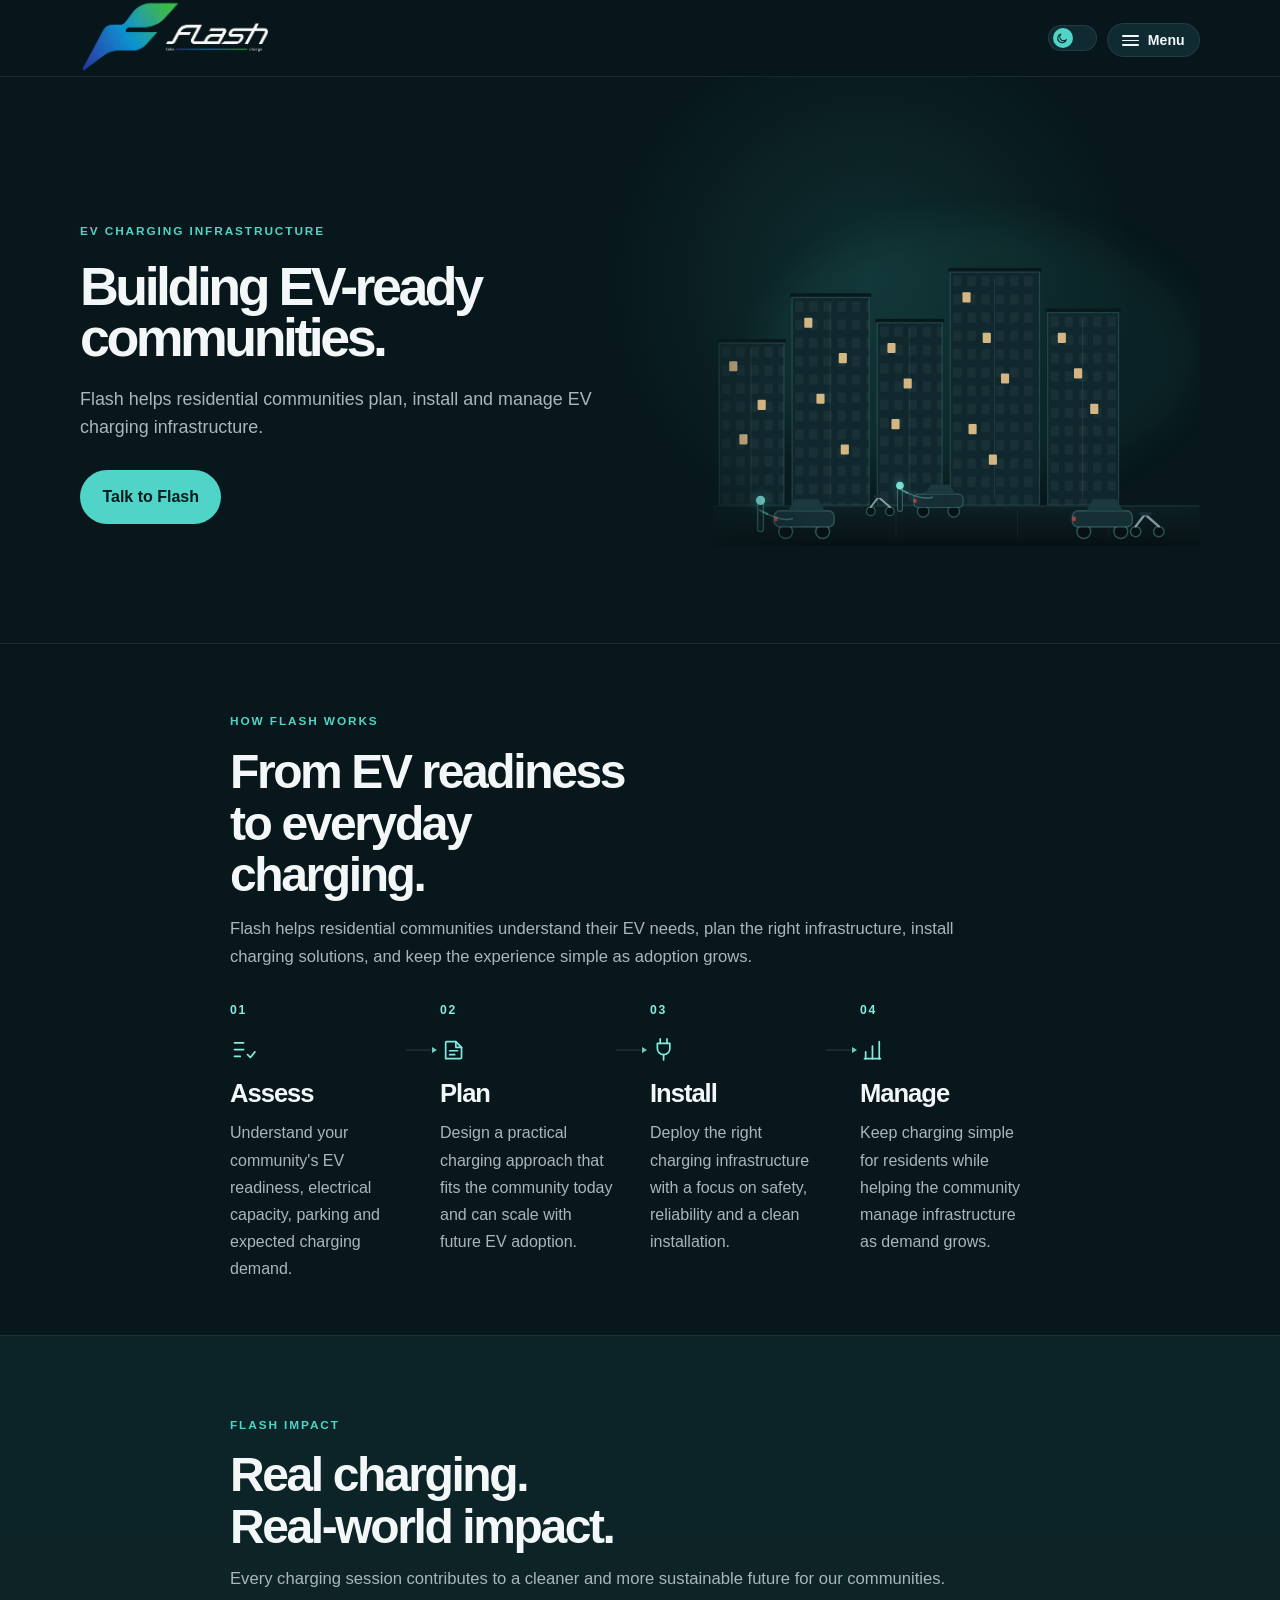
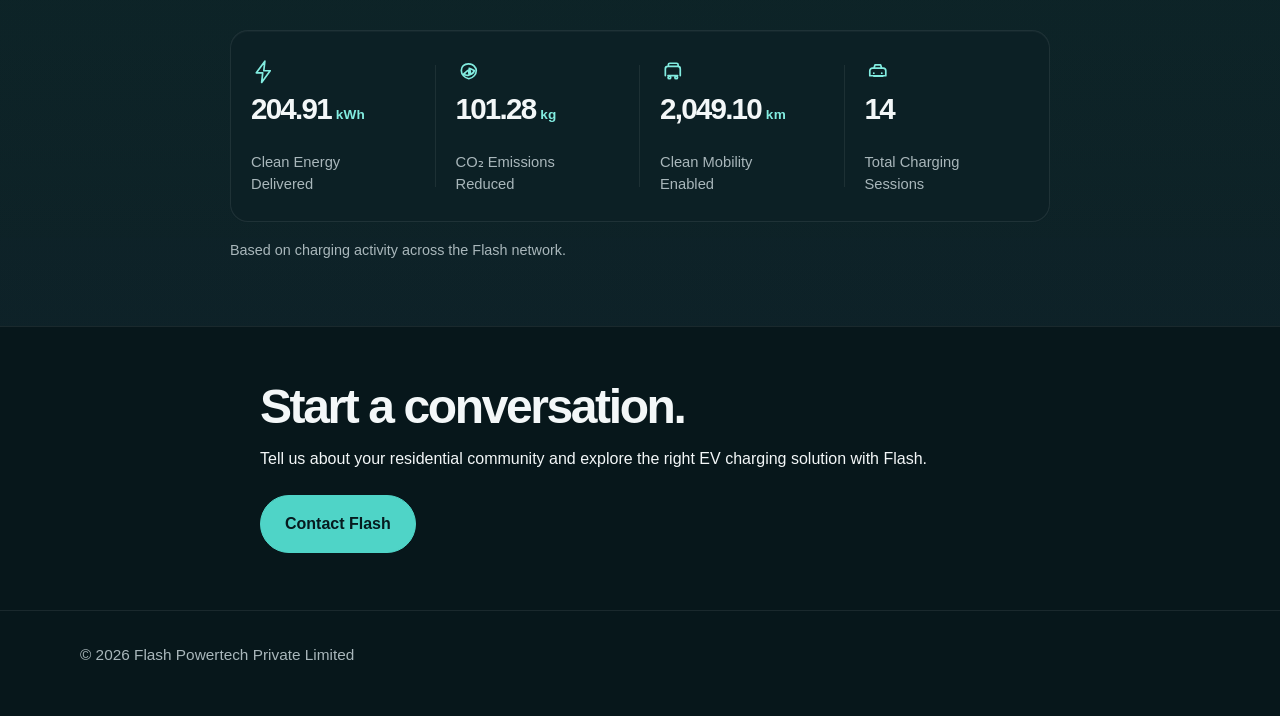
==== commit 01369375: "Add light dark theme and menu navigation" ====
--- a/index.html
+++ b/index.html
@@ -2,6 +2,13 @@
 <html lang="en">
   <head>
     <meta charset="UTF-8" />
+    <script>
+      (function () {
+        var stored = localStorage.getItem('flash-theme');
+        var theme = stored === 'light' ? 'light' : 'dark';
+        document.documentElement.setAttribute('data-theme', theme);
+      })();
+    </script>
     <meta name="viewport" content="width=device-width, initial-scale=1.0" />
     <title>Flash Powertech</title>
     <meta
@@ -16,11 +23,48 @@
         <a class="brand" href="index.html" aria-label="Flash home">
           <img src="images/flash_logo.png" alt="Flash Powertech" />
         </a>
-        <nav class="site-nav" aria-label="Main navigation">
-          <a href="index.html" class="active" aria-current="page">Home</a>
-          <a href="about.html">About</a>
-          <a href="contact.html">Contact Us</a>
-        </nav>
+        <div class="header-controls">
+          <button
+            type="button"
+            id="theme-toggle"
+            class="theme-toggle"
+            aria-pressed="false"
+            aria-label="Switch to light mode"
+          >
+            <span class="theme-toggle-track">
+              <span class="theme-toggle-thumb">
+                <svg class="icon-moon" viewBox="0 0 24 24" aria-hidden="true">
+                  <path d="M20 14.5A8.5 8.5 0 1 1 9.5 4a7 7 0 0 0 10.5 10.5Z" />
+                </svg>
+                <svg class="icon-sun" viewBox="0 0 24 24" aria-hidden="true">
+                  <circle cx="12" cy="12" r="4" />
+                  <path
+                    d="M12 3v2M12 19v2M4.2 4.2l1.4 1.4M18.4 18.4l1.4 1.4M3 12h2M19 12h2M4.2 19.8l1.4-1.4M18.4 5.6l1.4-1.4"
+                  />
+                </svg>
+              </span>
+            </span>
+          </button>
+          <div class="menu-wrapper">
+            <button
+              type="button"
+              id="menu-toggle"
+              class="menu-toggle"
+              aria-haspopup="true"
+              aria-expanded="false"
+              aria-controls="site-menu"
+              aria-label="Open menu"
+            >
+              <span class="menu-icon" aria-hidden="true"><span></span><span></span><span></span></span>
+              <span class="menu-toggle-label">Menu</span>
+            </button>
+            <nav class="site-nav" id="site-menu" aria-label="Main navigation" hidden>
+              <a href="index.html" class="active" aria-current="page">Home</a>
+              <a href="about.html">About Us</a>
+              <a href="contact.html">Contact Us</a>
+            </nav>
+          </div>
+        </div>
       </div>
     </header>
 
--- a/styles.css
+++ b/styles.css
@@ -9,6 +9,89 @@
   --border: rgba(255, 255, 255, 0.08);
   --max-width: 1120px;
   --radius: 18px;
+  --bg-rgb: 7, 23, 27;
+  --bg-elevated-rgb: 13, 32, 38;
+  --line-rgb: 255, 255, 255;
+  --muted-rgb: 169, 183, 187;
+  color-scheme: dark;
+}
+
+html[data-theme="light"] {
+  --bg: #f5f7f6;
+  --bg-elevated: #ffffff;
+  --surface: #ffffff;
+  --text: #10262b;
+  --muted: #55686c;
+  --accent: #0c8a7d;
+  --accent-strong: #0a7368;
+  --border: rgba(13, 32, 38, 0.12);
+  --bg-rgb: 245, 247, 246;
+  --bg-elevated-rgb: 255, 255, 255;
+  --line-rgb: 13, 32, 38;
+  --muted-rgb: 85, 104, 108;
+  color-scheme: light;
+}
+
+body,
+.site-header,
+.site-footer,
+.hero,
+.section,
+.impact-section,
+.about-hero,
+.about-transition,
+.about-why,
+.about-community,
+.about-journey,
+.about-vision,
+.about-cta,
+.contact-hero,
+.contact-options,
+.contact-form-section,
+.contact-closing,
+.impact-grid,
+.contact-panel,
+.contact-form,
+.storyline-item,
+.ecosystem-item,
+.ecosystem-core,
+.step-index,
+.field-group input,
+.field-group textarea,
+.brand {
+  transition: background-color 0.3s ease, color 0.3s ease, border-color 0.3s ease;
+}
+
+@media (prefers-reduced-motion: reduce) {
+  body,
+  .site-header,
+  .site-footer,
+  .hero,
+  .section,
+  .impact-section,
+  .about-hero,
+  .about-transition,
+  .about-why,
+  .about-community,
+  .about-journey,
+  .about-vision,
+  .about-cta,
+  .contact-hero,
+  .contact-options,
+  .contact-form-section,
+  .contact-closing,
+  .impact-grid,
+  .contact-panel,
+  .contact-form,
+  .storyline-item,
+  .ecosystem-item,
+  .ecosystem-core,
+  .step-index,
+  .field-group input,
+  .field-group textarea,
+  .brand {
+    transition: none;
+  }
 }
 
 * {
@@ -43,8 +126,21 @@
 }
 
 .site-header {
+  /* Header stays permanently dark in both themes; only the body below re-themes. */
+  --bg: #07171b;
+  --bg-elevated: #0d2128;
+  --surface: #102a31;
+  --text: #f3f7f8;
+  --muted: #a9b7bb;
+  --accent: #4fd4c7;
+  --accent-strong: #82ece0;
+  --border: rgba(255, 255, 255, 0.08);
+  --bg-rgb: 7, 23, 27;
+  --bg-elevated-rgb: 13, 32, 38;
+  --line-rgb: 255, 255, 255;
+  --muted-rgb: 169, 183, 187;
   border-bottom: 1px solid var(--border);
-  background: rgba(7, 23, 27, 0.9);
+  background: rgba(var(--bg-rgb), 0.9);
 }
 
 .header-inner {
@@ -63,6 +159,7 @@
   height: 72px;
   overflow: hidden;
   line-height: 0;
+  border-radius: 12px;
 }
 
 .brand img {
@@ -76,15 +173,193 @@
   transform: translate(-50%, -50%);
 }
 
+.header-controls {
+  display: flex;
+  align-items: center;
+  gap: 0.6rem;
+}
+
+.theme-toggle {
+  display: inline-flex;
+  align-items: center;
+  width: 3.05rem;
+  height: 1.65rem;
+  padding: 0.2rem;
+  border: 1px solid var(--border);
+  border-radius: 999px;
+  background: var(--surface);
+  cursor: pointer;
+  flex-shrink: 0;
+  appearance: none;
+}
+
+.theme-toggle:hover {
+  border-color: rgba(79, 212, 199, 0.4);
+}
+
+.theme-toggle:focus-visible {
+  outline: 2px solid var(--accent);
+  outline-offset: 2px;
+}
+
+.theme-toggle-track {
+  position: relative;
+  width: 100%;
+  height: 100%;
+}
+
+.theme-toggle-thumb {
+  position: absolute;
+  top: 50%;
+  left: 0;
+  display: inline-flex;
+  align-items: center;
+  justify-content: center;
+  width: 1.25rem;
+  height: 1.25rem;
+  border-radius: 50%;
+  background: var(--accent);
+  color: #051a1e;
+  transform: translate(0, -50%);
+  transition: transform 0.25s ease, background-color 0.25s ease;
+}
+
+html[data-theme="light"] .theme-toggle-thumb {
+  transform: translate(1.4rem, -50%);
+}
+
+.theme-toggle-thumb svg {
+  position: absolute;
+  width: 0.78rem;
+  height: 0.78rem;
+  stroke: currentColor;
+  fill: none;
+  stroke-width: 2;
+  stroke-linecap: round;
+  stroke-linejoin: round;
+  transition: opacity 0.2s ease;
+}
+
+.theme-toggle-thumb .icon-sun {
+  opacity: 0;
+}
+
+.theme-toggle-thumb .icon-moon {
+  opacity: 1;
+}
+
+html[data-theme="light"] .theme-toggle-thumb .icon-sun {
+  opacity: 1;
+}
+
+html[data-theme="light"] .theme-toggle-thumb .icon-moon {
+  opacity: 0;
+}
+
+@media (prefers-reduced-motion: reduce) {
+  .theme-toggle-thumb,
+  .theme-toggle-thumb svg {
+    transition: none;
+  }
+}
+
+.menu-wrapper {
+  position: relative;
+}
+
+.menu-toggle {
+  display: inline-flex;
+  align-items: center;
+  gap: 0.55rem;
+  padding: 0.5rem 0.9rem;
+  border: 1px solid var(--border);
+  border-radius: 999px;
+  background: var(--surface);
+  color: var(--text);
+  font-size: 0.88rem;
+  font-weight: 600;
+  cursor: pointer;
+  appearance: none;
+}
+
+.menu-toggle:hover {
+  border-color: rgba(79, 212, 199, 0.4);
+}
+
+.menu-toggle:focus-visible {
+  outline: 2px solid var(--accent);
+  outline-offset: 2px;
+}
+
+.menu-icon {
+  position: relative;
+  display: inline-flex;
+  flex-direction: column;
+  justify-content: center;
+  gap: 3px;
+  width: 1.05rem;
+  height: 0.8rem;
+  flex-shrink: 0;
+}
+
+.menu-icon span {
+  display: block;
+  height: 1.5px;
+  border-radius: 1px;
+  background: currentColor;
+  transition: transform 0.25s ease, opacity 0.2s ease;
+}
+
+.menu-toggle.is-open .menu-icon span:nth-child(1) {
+  transform: translateY(5.5px) rotate(45deg);
+}
+
+.menu-toggle.is-open .menu-icon span:nth-child(2) {
+  opacity: 0;
+}
+
+.menu-toggle.is-open .menu-icon span:nth-child(3) {
+  transform: translateY(-5.5px) rotate(-45deg);
+}
+
+@media (prefers-reduced-motion: reduce) {
+  .menu-icon span {
+    transition: none;
+  }
+}
+
 .site-nav {
-  display: flex;
-  gap: 1.5rem;
+  position: absolute;
+  top: calc(100% + 0.65rem);
+  right: 0;
+  z-index: 40;
+  display: grid;
+  gap: 0.15rem;
+  min-width: 190px;
+  padding: 0.6rem;
+  border: 1px solid var(--border);
+  border-radius: 14px;
+  background: var(--bg-elevated);
+  box-shadow: 0 12px 32px rgba(var(--bg-rgb), 0.35);
+  opacity: 0;
+  transform: translateY(-6px);
+  pointer-events: none;
+  transition: opacity 0.18s ease, transform 0.18s ease;
+}
+
+.site-nav.is-open {
+  opacity: 1;
+  transform: translateY(0);
+  pointer-events: auto;
 }
 
 .site-nav a {
+  display: block;
+  padding: 0.6rem 0.75rem;
+  border-radius: 8px;
   color: var(--muted);
-  font-size: 0.96rem;
-  transition: color 0.2s ease;
+  font-size: 0.95rem;
+  transition: color 0.2s ease, background-color 0.2s ease;
 }
 
 .site-nav a:hover,
@@ -92,6 +367,13 @@
 .site-nav a.active,
 .site-nav a[aria-current="page"] {
   color: var(--text);
+  background: rgba(79, 212, 199, 0.08);
+}
+
+@media (prefers-reduced-motion: reduce) {
+  .site-nav {
+    transition: none;
+  }
 }
 
 .hero {
@@ -106,7 +388,7 @@
   inset: 0;
   background:
     radial-gradient(circle at 68% 36%, rgba(79, 212, 199, 0.12), transparent 28%),
-    linear-gradient(180deg, rgba(7, 23, 27, 0.88), rgba(7, 23, 27, 1));
+    linear-gradient(180deg, rgba(var(--bg-rgb), 0.88), rgba(var(--bg-rgb), 1));
   pointer-events: none;
 }
 
@@ -435,13 +717,13 @@
   display: grid;
   grid-template-columns: repeat(3, minmax(0, 1fr));
   gap: 0;
-  border-top: 1px solid rgba(255, 255, 255, 0.08);
+  border-top: 1px solid var(--border);
   align-items: start;
 }
 
 .benefit-item {
   padding: 1.15rem 1.2rem 0 0;
-  border-right: 1px solid rgba(255, 255, 255, 0.06);
+  border-right: 1px solid rgba(var(--line-rgb), 0.06);
   min-height: 100%;
 }
 
@@ -513,7 +795,7 @@
   right: -0.7rem;
   width: 1.55rem;
   height: 1px;
-  background: rgba(255, 255, 255, 0.16);
+  background: rgba(var(--line-rgb), 0.16);
   transform: translateY(-50%);
 }
 
@@ -573,7 +855,7 @@
   padding-top: 5rem;
   padding-bottom: 4rem;
   border-top: 1px solid var(--border);
-  background: linear-gradient(180deg, rgba(7, 23, 27, 0.94) 0%, rgba(13, 32, 38, 0.9) 100%);
+  background: linear-gradient(180deg, rgba(var(--bg-rgb), 0.94) 0%, rgba(var(--bg-elevated-rgb), 0.9) 100%);
 }
 
 .impact-section::before {
@@ -611,11 +893,11 @@
   display: grid;
   grid-template-columns: repeat(4, minmax(0, 1fr));
   gap: 0;
-  border: 1px solid rgba(255, 255, 255, 0.08);
+  border: 1px solid var(--border);
   border-radius: 18px;
   overflow: hidden;
-  background: rgba(13, 28, 34, 0.78);
-  box-shadow: inset 0 1px 0 rgba(255, 255, 255, 0.03);
+  background: rgba(var(--bg-elevated-rgb), 0.78);
+  box-shadow: inset 0 1px 0 rgba(var(--line-rgb), 0.03);
   backdrop-filter: blur(4px);
 }
 
@@ -635,7 +917,7 @@
   bottom: 18%;
   right: 0;
   width: 1px;
-  background: rgba(255, 255, 255, 0.07);
+  background: rgba(var(--line-rgb), 0.07);
 }
 
 .impact-icon {
@@ -735,14 +1017,14 @@
   border-top: 1px solid var(--border);
   background:
     radial-gradient(circle at top left, rgba(79, 212, 199, 0.14), transparent 38%),
-    linear-gradient(180deg, rgba(7, 23, 27, 0.96) 0%, rgba(13, 32, 38, 0.94) 100%);
+    linear-gradient(180deg, rgba(var(--bg-rgb), 0.96) 0%, rgba(var(--bg-elevated-rgb), 0.94) 100%);
 }
 
 .about-hero::before {
   content: "";
   position: absolute;
   inset: 0;
-  background: linear-gradient(90deg, rgba(255, 255, 255, 0.02), rgba(79, 212, 199, 0.025));
+  background: linear-gradient(90deg, rgba(var(--line-rgb), 0.02), rgba(79, 212, 199, 0.025));
   pointer-events: none;
 }
 
@@ -778,7 +1060,7 @@
   padding-top: clamp(4rem, 6vw, 5.75rem);
   padding-bottom: clamp(4rem, 6vw, 5.75rem);
   border-top: 1px solid var(--border);
-  background: linear-gradient(180deg, rgba(13, 32, 38, 0.74), rgba(7, 23, 27, 0.9));
+  background: linear-gradient(180deg, rgba(var(--bg-elevated-rgb), 0.74), rgba(var(--bg-rgb), 0.9));
 }
 
 .about-transition-inner {
@@ -791,7 +1073,7 @@
 
 .about-transition-copy {
   padding-top: 0.5rem;
-  border-top: 1px solid rgba(255, 255, 255, 0.08);
+  border-top: 1px solid var(--border);
 }
 
 .about-transition-copy .section-label {
@@ -810,7 +1092,7 @@
   display: grid;
   gap: 1.5rem;
   padding-top: 1.4rem;
-  border-top: 1px solid rgba(255, 255, 255, 0.08);
+  border-top: 1px solid var(--border);
 }
 
 .about-transition-body p {
@@ -826,7 +1108,7 @@
   padding-top: clamp(4rem, 6vw, 5.75rem);
   padding-bottom: clamp(4rem, 6vw, 5.75rem);
   border-top: 1px solid var(--border);
-  background: linear-gradient(180deg, rgba(7, 23, 27, 0.96), rgba(13, 32, 38, 0.74));
+  background: linear-gradient(180deg, rgba(var(--bg-rgb), 0.96), rgba(var(--bg-elevated-rgb), 0.74));
 }
 
 .about-why-inner {
@@ -880,12 +1162,12 @@
   justify-content: center;
   min-height: 130px;
   padding: 1rem 1.15rem;
-  border: 1px solid rgba(255, 255, 255, 0.08);
+  border: 1px solid var(--border);
   border-radius: 16px;
-  background: linear-gradient(180deg, rgba(17, 40, 47, 0.7), rgba(10, 25, 30, 0.5));
+  background: linear-gradient(180deg, rgba(var(--bg-elevated-rgb), 0.7), rgba(var(--bg-rgb), 0.5));
   color: var(--text);
   text-align: center;
-  box-shadow: inset 0 1px 0 rgba(255, 255, 255, 0.02);
+  box-shadow: inset 0 1px 0 rgba(var(--line-rgb), 0.02);
   flex: 1;
 }
 
@@ -900,7 +1182,7 @@
   position: relative;
   width: 44px;
   height: 1px;
-  background: linear-gradient(90deg, rgba(79, 212, 199, 0.7), rgba(255, 255, 255, 0.18));
+  background: linear-gradient(90deg, rgba(79, 212, 199, 0.7), rgba(var(--line-rgb), 0.18));
   flex-shrink: 0;
 }
 
@@ -929,7 +1211,7 @@
   padding-top: clamp(4rem, 6vw, 5.75rem);
   padding-bottom: clamp(4rem, 6vw, 5.75rem);
   border-top: 1px solid var(--border);
-  background: linear-gradient(180deg, rgba(13, 32, 38, 0.82), rgba(7, 23, 27, 0.96));
+  background: linear-gradient(180deg, rgba(var(--bg-elevated-rgb), 0.82), rgba(var(--bg-rgb), 0.96));
 }
 
 .about-community-inner {
@@ -973,9 +1255,9 @@
   display: grid;
   place-items: center;
   min-height: 420px;
-  border: 1px solid rgba(255, 255, 255, 0.08);
+  border: 1px solid var(--border);
   border-radius: 22px;
-  background: radial-gradient(circle at center, rgba(79, 212, 199, 0.08), rgba(13, 32, 38, 0.7) 42%, rgba(7, 23, 27, 0.92));
+  background: radial-gradient(circle at center, rgba(79, 212, 199, 0.08), rgba(var(--bg-elevated-rgb), 0.7) 42%, rgba(var(--bg-rgb), 0.92));
   overflow: hidden;
 }
 
@@ -983,7 +1265,7 @@
   content: "";
   position: absolute;
   inset: 12% 17%;
-  border: 1px solid rgba(255, 255, 255, 0.06);
+  border: 1px solid rgba(var(--line-rgb), 0.06);
   border-radius: 50%;
 }
 
@@ -996,7 +1278,7 @@
   height: 160px;
   border-radius: 50%;
   border: 1px solid rgba(79, 212, 199, 0.35);
-  background: rgba(7, 23, 27, 0.82);
+  background: rgba(var(--bg-rgb), 0.82);
   color: var(--text);
   font-size: 0.92rem;
   letter-spacing: 0.08em;
@@ -1018,7 +1300,7 @@
   position: absolute;
   width: 140px;
   height: 1px;
-  background: linear-gradient(90deg, rgba(79, 212, 199, 0.2), rgba(255, 255, 255, 0.2));
+  background: linear-gradient(90deg, rgba(79, 212, 199, 0.2), rgba(var(--line-rgb), 0.2));
 }
 
 .ecosystem-item {
@@ -1027,9 +1309,9 @@
   gap: 0.35rem;
   max-width: 190px;
   padding: 0.9rem 1rem;
-  border: 1px solid rgba(255, 255, 255, 0.08);
+  border: 1px solid var(--border);
   border-radius: 12px;
-  background: rgba(9, 25, 30, 0.75);
+  background: rgba(var(--bg-rgb), 0.75);
   backdrop-filter: blur(2px);
 }
 
@@ -1092,7 +1374,7 @@
   padding-top: clamp(4rem, 6vw, 5.75rem);
   padding-bottom: clamp(4rem, 6vw, 5.75rem);
   border-top: 1px solid var(--border);
-  background: linear-gradient(180deg, rgba(7, 23, 27, 0.96), rgba(13, 32, 38, 0.8));
+  background: linear-gradient(180deg, rgba(var(--bg-rgb), 0.96), rgba(var(--bg-elevated-rgb), 0.8));
 }
 
 .about-journey-inner {
@@ -1161,7 +1443,7 @@
   height: 48px;
   border: 1px solid rgba(79, 212, 199, 0.38);
   border-radius: 50%;
-  background: rgba(11, 27, 32, 0.9);
+  background: rgba(var(--bg-rgb), 0.9);
   color: var(--accent-strong);
   font-size: 0.8rem;
   font-weight: 700;
@@ -1172,7 +1454,7 @@
   display: grid;
   gap: 0.5rem;
   padding-top: 0.5rem;
-  border-top: 1px solid rgba(255, 255, 255, 0.08);
+  border-top: 1px solid var(--border);
 }
 
 .step-name {
@@ -1194,7 +1476,7 @@
   padding-top: clamp(5rem, 8vw, 7rem);
   padding-bottom: clamp(5rem, 8vw, 7rem);
   border-top: 1px solid var(--border);
-  background: radial-gradient(circle at center, rgba(79, 212, 199, 0.08), transparent 32%), linear-gradient(180deg, rgba(7, 23, 27, 0.9), rgba(10, 25, 30, 0.98));
+  background: radial-gradient(circle at center, rgba(79, 212, 199, 0.08), transparent 32%), linear-gradient(180deg, rgba(var(--bg-rgb), 0.9), rgba(var(--bg-rgb), 0.98));
 }
 
 .about-vision-inner {
@@ -1229,7 +1511,7 @@
   padding-top: clamp(4.5rem, 7vw, 6.5rem);
   padding-bottom: clamp(4.5rem, 7vw, 6.5rem);
   border-top: 1px solid var(--border);
-  background: linear-gradient(180deg, rgba(13, 32, 38, 0.72), rgba(7, 23, 27, 0.96));
+  background: linear-gradient(180deg, rgba(var(--bg-elevated-rgb), 0.72), rgba(var(--bg-rgb), 0.96));
 }
 
 .about-cta-inner {
@@ -1270,7 +1552,7 @@
   border-top: 1px solid var(--border);
   background:
     radial-gradient(circle at top left, rgba(79, 212, 199, 0.14), transparent 36%),
-    linear-gradient(180deg, rgba(7, 23, 27, 0.96) 0%, rgba(13, 32, 38, 0.94) 100%);
+    linear-gradient(180deg, rgba(var(--bg-rgb), 0.96) 0%, rgba(var(--bg-elevated-rgb), 0.94) 100%);
 }
 
 .contact-hero-inner {
@@ -1303,7 +1585,7 @@
   padding-top: clamp(4rem, 6vw, 5.75rem);
   padding-bottom: clamp(4rem, 6vw, 5.75rem);
   border-top: 1px solid var(--border);
-  background: linear-gradient(180deg, rgba(13, 32, 38, 0.72), rgba(7, 23, 27, 0.96));
+  background: linear-gradient(180deg, rgba(var(--bg-elevated-rgb), 0.72), rgba(var(--bg-rgb), 0.96));
 }
 
 .contact-options-inner {
@@ -1348,10 +1630,10 @@
   gap: 1.2rem;
   min-height: 260px;
   padding: 1.5rem 1.5rem 1.35rem;
-  border: 1px solid rgba(255, 255, 255, 0.08);
+  border: 1px solid var(--border);
   border-radius: 18px;
-  background: linear-gradient(180deg, rgba(13, 32, 38, 0.9), rgba(10, 25, 30, 0.82));
-  box-shadow: inset 0 1px 0 rgba(255, 255, 255, 0.02);
+  background: linear-gradient(180deg, rgba(var(--bg-elevated-rgb), 0.9), rgba(var(--bg-rgb), 0.82));
+  box-shadow: inset 0 1px 0 rgba(var(--line-rgb), 0.02);
   transition: border-color 0.2s ease, transform 0.2s ease, box-shadow 0.2s ease;
 }
 
@@ -1359,7 +1641,7 @@
 .contact-panel:focus-within {
   border-color: rgba(79, 212, 199, 0.36);
   transform: translateY(-1px);
-  box-shadow: 0 0 0 1px rgba(79, 212, 199, 0.08), inset 0 1px 0 rgba(255, 255, 255, 0.02);
+  box-shadow: 0 0 0 1px rgba(79, 212, 199, 0.08), inset 0 1px 0 rgba(var(--line-rgb), 0.02);
 }
 
 .contact-panel-icon {
@@ -1420,7 +1702,7 @@
   padding-top: clamp(4rem, 6vw, 5.75rem);
   padding-bottom: clamp(4rem, 6vw, 5.75rem);
   border-top: 1px solid var(--border);
-  background: linear-gradient(180deg, rgba(7, 23, 27, 0.88), rgba(13, 32, 38, 0.92));
+  background: linear-gradient(180deg, rgba(var(--bg-rgb), 0.88), rgba(var(--bg-elevated-rgb), 0.92));
 }
 
 .contact-form-inner {
@@ -1456,9 +1738,9 @@
   display: grid;
   gap: 1.1rem;
   padding: 1.6rem;
-  border: 1px solid rgba(255, 255, 255, 0.08);
+  border: 1px solid var(--border);
   border-radius: 18px;
-  background: rgba(10, 25, 30, 0.62);
+  background: rgba(var(--bg-rgb), 0.62);
 }
 
 .form-row {
@@ -1482,9 +1764,9 @@
 .field-group textarea {
   width: 100%;
   padding: 0.9rem 1rem;
-  border: 1px solid rgba(255, 255, 255, 0.12);
+  border: 1px solid rgba(var(--line-rgb), 0.12);
   border-radius: 12px;
-  background: rgba(7, 23, 27, 0.55);
+  background: rgba(var(--bg-rgb), 0.55);
   color: var(--text);
   font: inherit;
   transition: border-color 0.2s ease, box-shadow 0.2s ease;
@@ -1492,7 +1774,7 @@
 
 .field-group input::placeholder,
 .field-group textarea::placeholder {
-  color: rgba(169, 183, 187, 0.7);
+  color: rgba(var(--muted-rgb), 0.7);
 }
 
 .field-group input:focus,
@@ -1528,7 +1810,7 @@
   border-top: 1px solid var(--border);
   background:
     radial-gradient(circle at center, rgba(79, 212, 199, 0.08), transparent 46%),
-    linear-gradient(180deg, rgba(7, 23, 27, 0.96) 0%, rgba(13, 32, 38, 0.92) 100%);
+    linear-gradient(180deg, rgba(var(--bg-rgb), 0.96) 0%, rgba(var(--bg-elevated-rgb), 0.92) 100%);
 }
 
 .contact-closing-inner {
@@ -1571,10 +1853,22 @@
 
 @media (max-width: 640px) {
   .header-inner {
-    flex-wrap: wrap;
-    justify-content: center;
-    gap: 0.75rem;
-    padding: 1rem 0;
+    flex-wrap: nowrap;
+    justify-content: space-between;
+    gap: 0.6rem;
+    padding: 0.85rem 0;
+  }
+
+  .header-controls {
+    gap: 0.45rem;
+  }
+
+  .menu-toggle-label {
+    display: none;
+  }
+
+  .menu-toggle {
+    padding: 0.55rem;
   }
 
   .hero {
@@ -1612,7 +1906,7 @@
     top: 0.35rem;
     bottom: -1rem;
     width: 1px;
-    background: rgba(255, 255, 255, 0.12);
+    background: rgba(var(--line-rgb), 0.12);
   }
 
   .how-step:first-child::before {
@@ -1650,10 +1944,6 @@
     max-width: 100%;
   }
 
-  .site-nav {
-    gap: 1rem;
-  }
-
   .hero {
     padding: 3.2rem 0 3.5rem;
   }
@@ -1767,7 +2057,7 @@
   .storyline-connector {
     width: 1px;
     height: 28px;
-    background: linear-gradient(180deg, rgba(79, 212, 199, 0.8), rgba(255, 255, 255, 0.18));
+    background: linear-gradient(180deg, rgba(79, 212, 199, 0.8), rgba(var(--line-rgb), 0.18));
   }
 
   .storyline-connector::before,
@@ -2049,7 +2339,7 @@
     right: 12%;
     bottom: 0;
     height: 1px;
-    background: rgba(255, 255, 255, 0.07);
+    background: rgba(var(--line-rgb), 0.07);
   }
 
   .impact-metric {
@@ -2077,7 +2367,7 @@
 
 @media (max-width: 480px) {
   .header-inner {
-    gap: 0.5rem;
+    gap: 0.4rem;
   }
 
   .brand {
@@ -2089,12 +2379,8 @@
     width: 177px;
   }
 
-  .site-nav {
-    gap: 0.75rem;
-  }
-
   .site-nav a {
-    font-size: 0.88rem;
+    font-size: 0.9rem;
   }
 
   .hero {
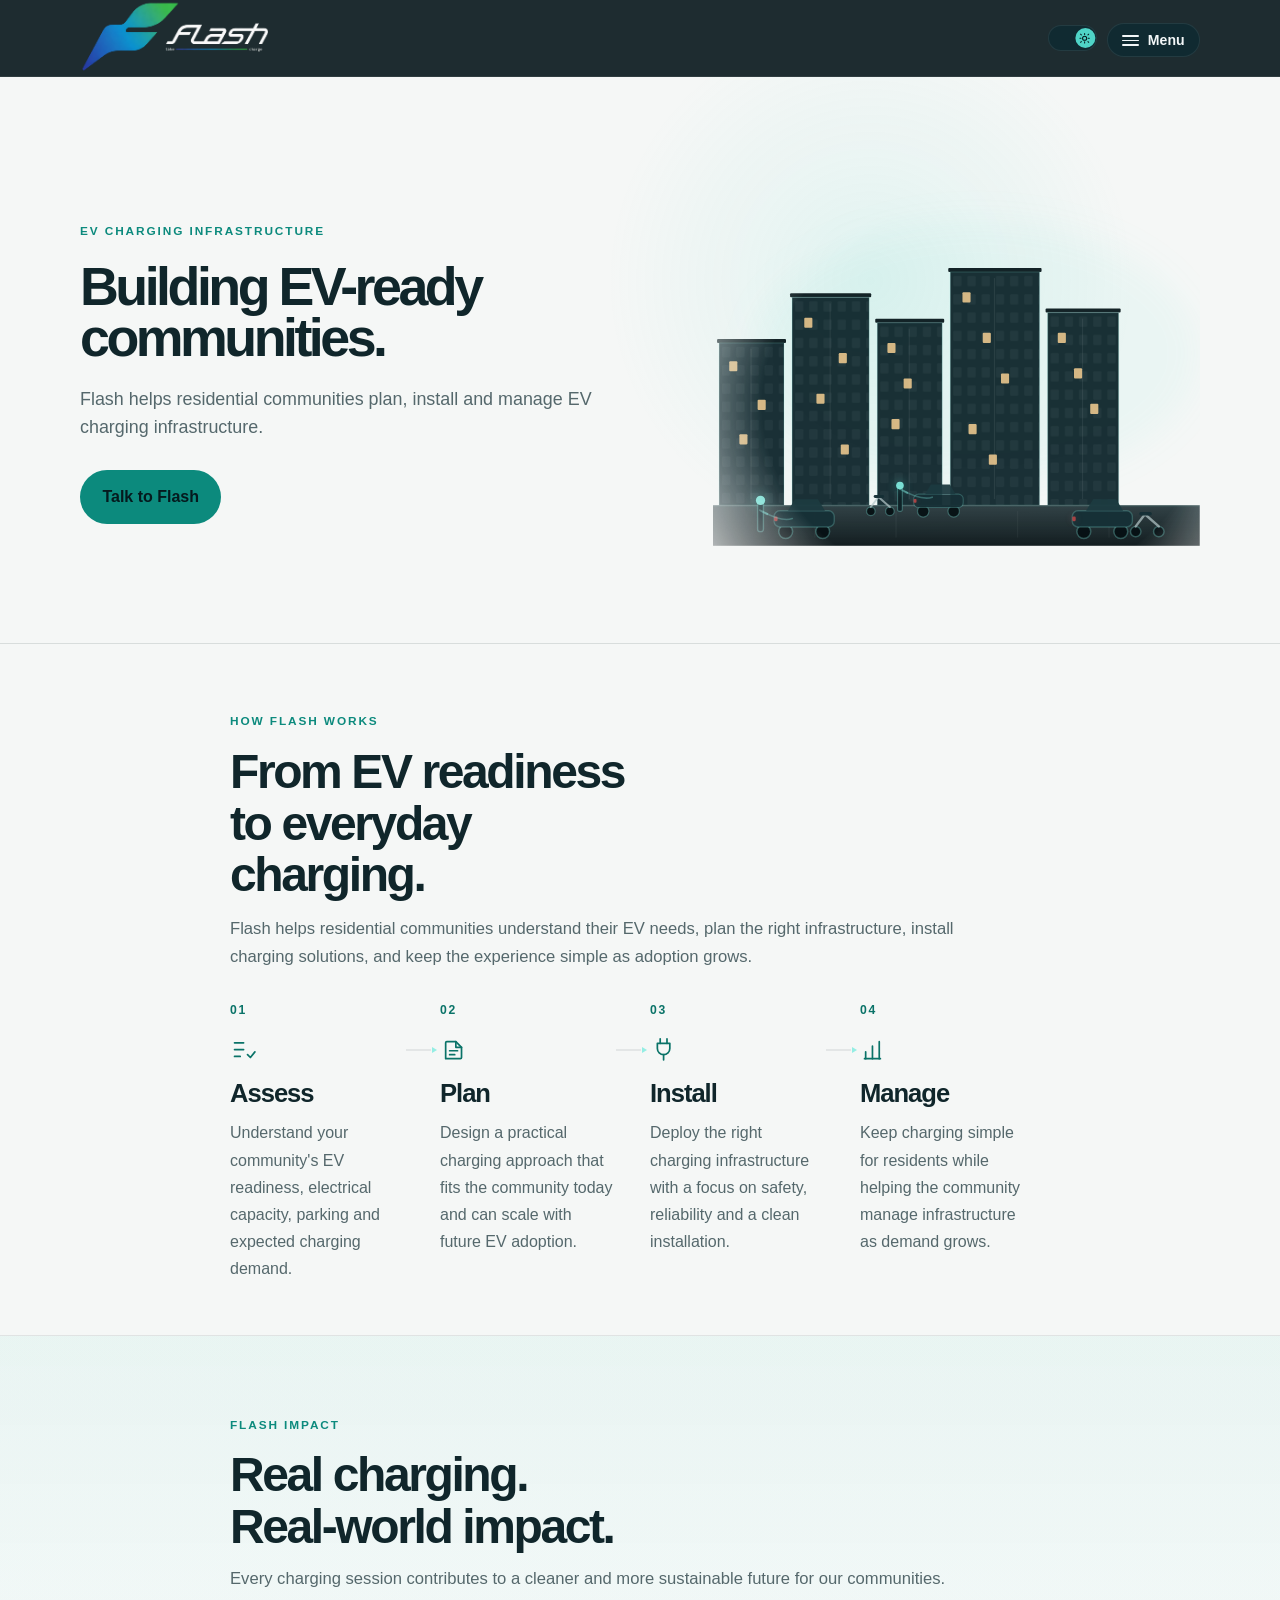
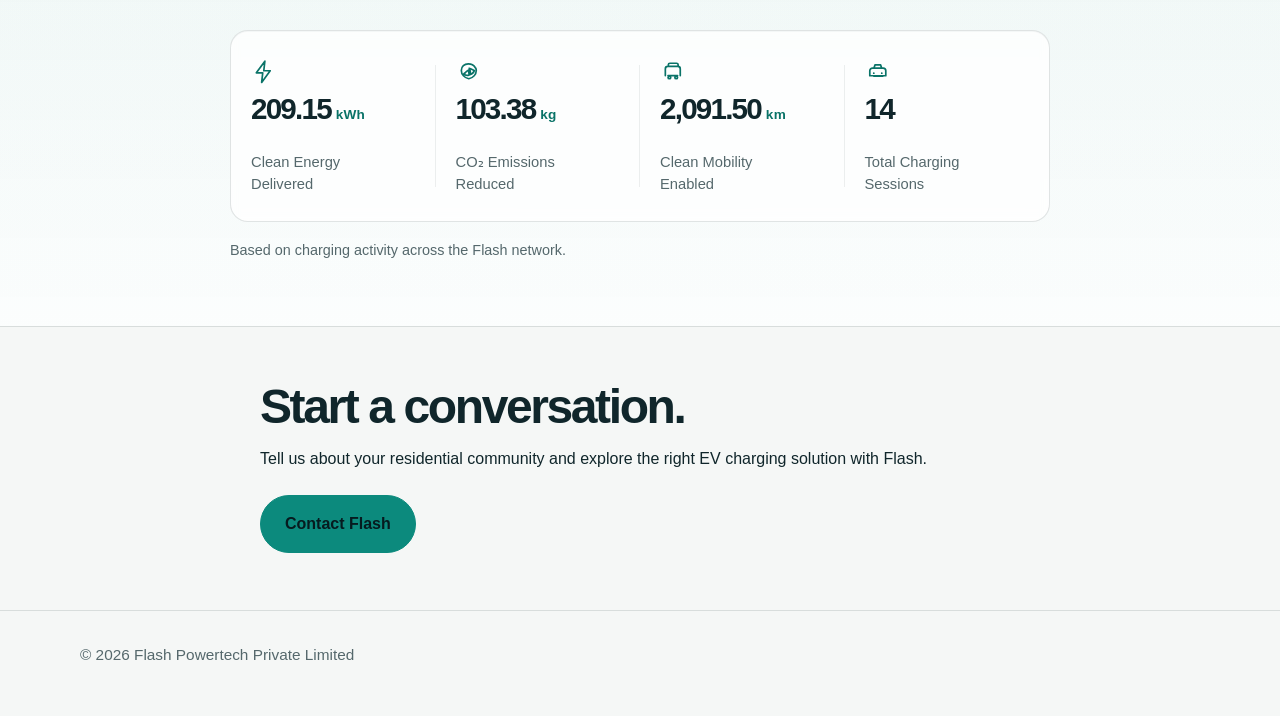
==== commit c8318a7f: "Respect system theme preference by default" ====
--- a/index.html
+++ b/index.html
@@ -5,7 +5,20 @@
     <script>
       (function () {
         var stored = localStorage.getItem('flash-theme');
-        var theme = stored === 'light' ? 'light' : 'dark';
+        var theme = 'dark';
+        if (stored === 'light' || stored === 'dark') {
+          theme = stored;
+        } else {
+          try {
+            if (window.matchMedia('(prefers-color-scheme: dark)').matches) {
+              theme = 'dark';
+            } else if (window.matchMedia('(prefers-color-scheme: light)').matches) {
+              theme = 'light';
+            }
+          } catch (e) {
+            theme = 'dark';
+          }
+        }
         document.documentElement.setAttribute('data-theme', theme);
       })();
     </script>
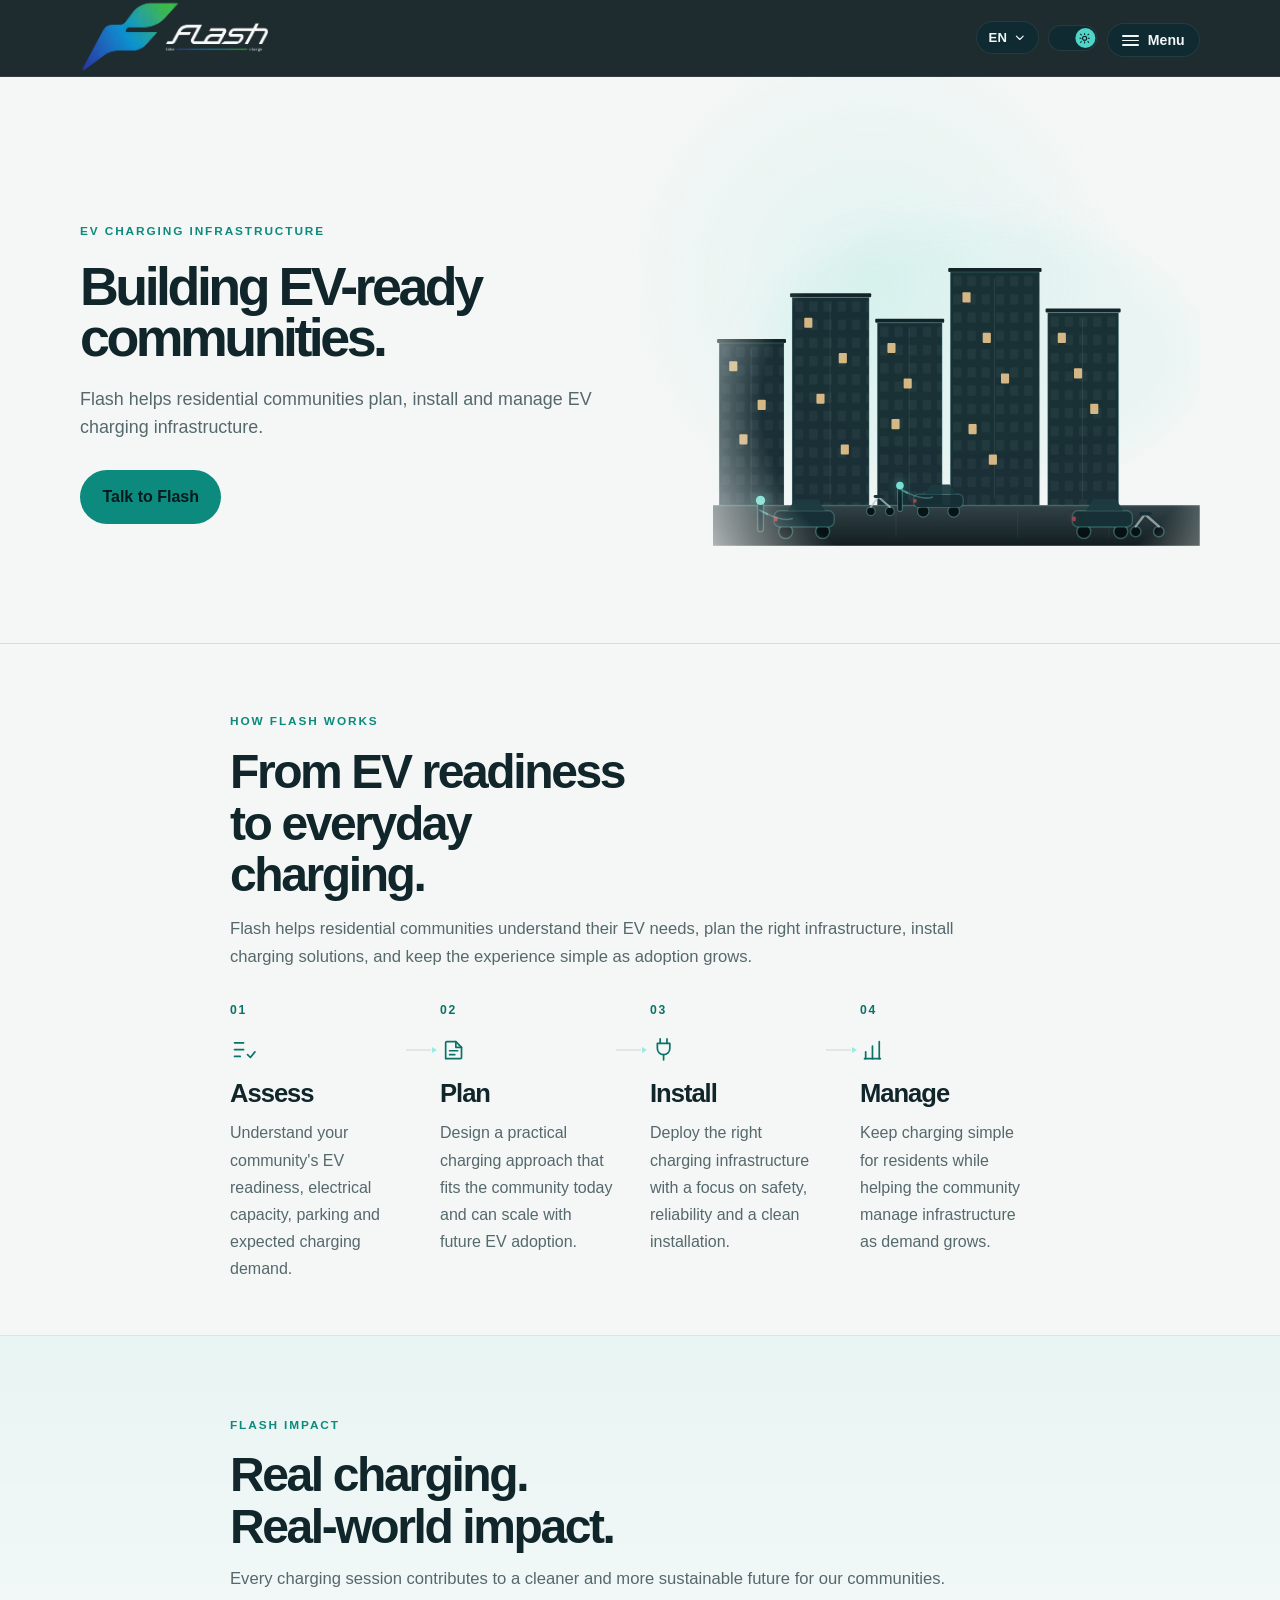
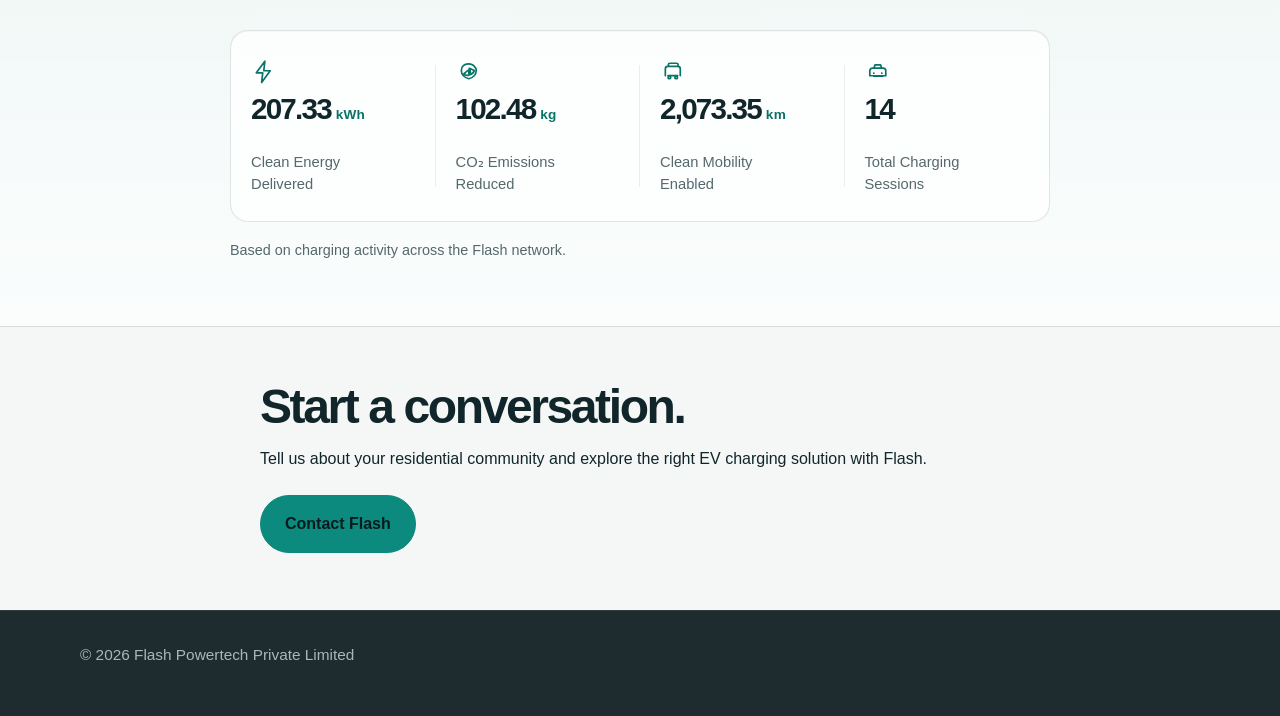
==== commit 3cc3c726: "Add English Hindi Gujarati language support" ====
--- a/index.html
+++ b/index.html
@@ -20,6 +20,25 @@
           }
         }
         document.documentElement.setAttribute('data-theme', theme);
+
+        var storedLang = localStorage.getItem('flash-language');
+        var lang = 'en';
+        if (storedLang === 'en' || storedLang === 'hi' || storedLang === 'gu') {
+          lang = storedLang;
+        } else {
+          try {
+            var browserLangs = navigator.languages && navigator.languages.length ? navigator.languages : [navigator.language || ''];
+            for (var i = 0; i < browserLangs.length; i++) {
+              var code = (browserLangs[i] || '').toLowerCase();
+              if (code.indexOf('hi') === 0) { lang = 'hi'; break; }
+              if (code.indexOf('gu') === 0) { lang = 'gu'; break; }
+            }
+          } catch (e) {
+            lang = 'en';
+          }
+        }
+        document.documentElement.setAttribute('data-lang', lang);
+        document.documentElement.setAttribute('lang', lang);
       })();
     </script>
     <meta name="viewport" content="width=device-width, initial-scale=1.0" />
@@ -33,10 +52,30 @@
   <body>
     <header class="site-header">
       <div class="container header-inner">
-        <a class="brand" href="index.html" aria-label="Flash home">
+        <a class="brand" href="index.html" aria-label="Flash home" data-i18n-aria-label="nav.brandAriaLabel">
           <img src="images/flash_logo.png" alt="Flash Powertech" />
         </a>
         <div class="header-controls">
+          <div class="lang-wrapper">
+            <button
+              type="button"
+              id="lang-toggle"
+              class="lang-toggle"
+              aria-haspopup="true"
+              aria-expanded="false"
+              aria-controls="lang-menu"
+              aria-label="Change language"
+              data-i18n-aria-label="language.openLabel"
+            >
+              <span class="lang-toggle-code" id="lang-toggle-code">EN</span>
+              <svg class="lang-caret" viewBox="0 0 24 24" aria-hidden="true"><path d="M6 9l6 6 6-6" /></svg>
+            </button>
+            <div class="lang-menu" id="lang-menu" role="menu" aria-label="Language" hidden>
+              <button type="button" class="lang-option" data-lang="en" role="menuitemradio" aria-checked="true">English</button>
+              <button type="button" class="lang-option" data-lang="hi" role="menuitemradio" aria-checked="false">हिन्दी</button>
+              <button type="button" class="lang-option" data-lang="gu" role="menuitemradio" aria-checked="false">ગુજરાતી</button>
+            </div>
+          </div>
           <button
             type="button"
             id="theme-toggle"
@@ -67,14 +106,15 @@
               aria-expanded="false"
               aria-controls="site-menu"
               aria-label="Open menu"
+              data-i18n-aria-label="menu.openLabel"
             >
               <span class="menu-icon" aria-hidden="true"><span></span><span></span><span></span></span>
-              <span class="menu-toggle-label">Menu</span>
+              <span class="menu-toggle-label" data-i18n="menu.label">Menu</span>
             </button>
             <nav class="site-nav" id="site-menu" aria-label="Main navigation" hidden>
-              <a href="index.html" class="active" aria-current="page">Home</a>
-              <a href="about.html">About Us</a>
-              <a href="contact.html">Contact Us</a>
+              <a href="index.html" class="active" aria-current="page" data-i18n="nav.home">Home</a>
+              <a href="about.html" data-i18n="nav.about">About Us</a>
+              <a href="contact.html" data-i18n="nav.contact">Contact Us</a>
             </nav>
           </div>
         </div>
@@ -85,13 +125,13 @@
       <section class="hero">
         <div class="container hero-inner">
           <div class="hero-copy">
-            <p class="eyebrow">EV CHARGING INFRASTRUCTURE</p>
-            <h1>Building EV-ready communities.</h1>
-            <p class="lede">
+            <p class="eyebrow" data-i18n="hero.eyebrow">EV CHARGING INFRASTRUCTURE</p>
+            <h1 data-i18n="hero.title">Building EV-ready communities.</h1>
+            <p class="lede" data-i18n="hero.description">
               Flash helps residential communities plan, install and manage EV charging
               infrastructure.
             </p>
-            <a class="button primary" href="tel:+916262663664">Talk to Flash</a>
+            <a class="button primary" href="tel:+916262663664" data-i18n="hero.cta">Talk to Flash</a>
           </div>
 
           <div class="hero-visual" aria-hidden="true">
@@ -233,9 +273,9 @@
 
       <section class="section how-section" aria-labelledby="how-flash-works-title">
         <div class="container how-inner">
-          <p class="section-label how-label">HOW FLASH WORKS</p>
-          <h2 id="how-flash-works-title">From EV readiness to everyday charging.</h2>
-          <p class="how-intro">
+          <p class="section-label how-label" data-i18n="howWorks.eyebrow">HOW FLASH WORKS</p>
+          <h2 id="how-flash-works-title" data-i18n="howWorks.title">From EV readiness to everyday charging.</h2>
+          <p class="how-intro" data-i18n="howWorks.description">
             Flash helps residential communities understand their EV needs, plan the right
             infrastructure, install charging solutions, and keep the experience simple as
             adoption grows.
@@ -248,8 +288,8 @@
                 <path d="M4 6h8M4 12h8M4 18h5" />
                 <path d="M15.5 16.5 18 19l4-5" />
               </svg>
-              <h3>Assess</h3>
-              <p>
+              <h3 data-i18n="howWorks.assess.title">Assess</h3>
+              <p data-i18n="howWorks.assess.description">
                 Understand your community's EV readiness, electrical capacity, parking and
                 expected charging demand.
               </p>
@@ -262,8 +302,8 @@
                 <path d="M14 5v5h5" />
                 <path d="M8.5 13h7M8.5 16.5h4.5" />
               </svg>
-              <h3>Plan</h3>
-              <p>
+              <h3 data-i18n="howWorks.plan.title">Plan</h3>
+              <p data-i18n="howWorks.plan.description">
                 Design a practical charging approach that fits the community today and can
                 scale with future EV adoption.
               </p>
@@ -276,8 +316,8 @@
                 <path d="M6.5 6.5h11v4.5A5.5 5.5 0 0 1 12 16.5 5.5 5.5 0 0 1 6.5 11Z" />
                 <path d="M12 16.5V21" />
               </svg>
-              <h3>Install</h3>
-              <p>
+              <h3 data-i18n="howWorks.install.title">Install</h3>
+              <p data-i18n="howWorks.install.description">
                 Deploy the right charging infrastructure with a focus on safety, reliability
                 and a clean installation.
               </p>
@@ -289,8 +329,8 @@
                 <path d="M5 20V14M11 20V9M17 20V5" />
                 <path d="M4 20h14" />
               </svg>
-              <h3>Manage</h3>
-              <p>
+              <h3 data-i18n="howWorks.manage.title">Manage</h3>
+              <p data-i18n="howWorks.manage.description">
                 Keep charging simple for residents while helping the community manage
                 infrastructure as demand grows.
               </p>
@@ -301,9 +341,9 @@
 
       <section class="section impact-section" aria-labelledby="flash-impact-title">
         <div class="container impact-inner">
-          <p class="section-label impact-label">FLASH IMPACT</p>
-          <h2 id="flash-impact-title">Real charging. Real-world impact.</h2>
-          <p class="impact-intro">
+          <p class="section-label impact-label" data-i18n="impact.eyebrow">FLASH IMPACT</p>
+          <h2 id="flash-impact-title" data-i18n="impact.title">Real charging. Real-world impact.</h2>
+          <p class="impact-intro" data-i18n="impact.description">
             Every charging session contributes to a cleaner and more sustainable future
             for our communities.
           </p>
@@ -316,7 +356,7 @@
               <div class="impact-metric" data-target="209.15" data-suffix="kWh">
                 <span class="impact-value">0</span><span class="impact-unit">kWh</span>
               </div>
-              <div class="impact-metric-label">Clean Energy Delivered</div>
+              <div class="impact-metric-label" data-i18n="impact.energyLabel">Clean Energy Delivered</div>
             </article>
 
             <article class="impact-item">
@@ -326,7 +366,7 @@
               <div class="impact-metric" data-target="103.38" data-suffix="kg">
                 <span class="impact-value">0</span><span class="impact-unit">kg</span>
               </div>
-              <div class="impact-metric-label">CO₂ Emissions Reduced</div>
+              <div class="impact-metric-label" data-i18n="impact.co2Label">CO₂ Emissions Reduced</div>
             </article>
 
             <article class="impact-item">
@@ -336,7 +376,7 @@
               <div class="impact-metric" data-target="2091.50" data-suffix="km">
                 <span class="impact-value">0</span><span class="impact-unit">km</span>
               </div>
-              <div class="impact-metric-label">Clean Mobility Enabled</div>
+              <div class="impact-metric-label" data-i18n="impact.mobilityLabel">Clean Mobility Enabled</div>
             </article>
 
             <article class="impact-item">
@@ -346,18 +386,18 @@
               <div class="impact-metric" data-target="14" data-suffix="">
                 <span class="impact-value">0</span>
               </div>
-              <div class="impact-metric-label">Total Charging Sessions</div>
-            </article>
-          </div>
-
-          <p class="impact-note">Based on charging activity across the Flash network.</p>
+              <div class="impact-metric-label" data-i18n="impact.sessionsLabel">Total Charging Sessions</div>
+            </article>
+          </div>
+
+          <p class="impact-note" data-i18n="impact.note">Based on charging activity across the Flash network.</p>
         </div>
       </section>
 
       <section id="contact" class="section contact">
         <div class="container">
-          <h2>Start a conversation.</h2>
-          <p>
+          <h2 data-i18n="homeCta.title">Start a conversation.</h2>
+          <p data-i18n="homeCta.description">
             Tell us about your residential community and explore the right EV charging
             solution with Flash.
           </p>
@@ -366,6 +406,8 @@
             href="https://wa.me/916262663664?text=Hello%20Flash%2C%20I%20would%20like%20to%20know%20more%20about%20EV%20charging%20infrastructure%20for%20my%20community."
             target="_blank"
             rel="noopener noreferrer"
+            data-whatsapp-cta
+            data-i18n="homeCta.cta"
             >Contact Flash</a
           >
         </div>
--- a/styles.css
+++ b/styles.css
@@ -328,6 +328,119 @@
   }
 }
 
+.lang-wrapper {
+  position: relative;
+}
+
+.lang-toggle {
+  display: inline-flex;
+  align-items: center;
+  gap: 0.35rem;
+  padding: 0.5rem 0.7rem;
+  border: 1px solid var(--border);
+  border-radius: 999px;
+  background: var(--surface);
+  color: var(--text);
+  font-size: 0.82rem;
+  font-weight: 700;
+  letter-spacing: 0.02em;
+  cursor: pointer;
+  appearance: none;
+}
+
+.lang-toggle:hover {
+  border-color: rgba(79, 212, 199, 0.4);
+}
+
+.lang-toggle:focus-visible {
+  outline: 2px solid var(--accent);
+  outline-offset: 2px;
+}
+
+.lang-toggle-code {
+  min-width: 1.2rem;
+  text-align: center;
+}
+
+.lang-caret {
+  width: 0.85rem;
+  height: 0.85rem;
+  stroke: currentColor;
+  fill: none;
+  stroke-width: 2;
+  stroke-linecap: round;
+  stroke-linejoin: round;
+  transition: transform 0.2s ease;
+}
+
+.lang-toggle.is-open .lang-caret {
+  transform: rotate(180deg);
+}
+
+@media (prefers-reduced-motion: reduce) {
+  .lang-caret {
+    transition: none;
+  }
+}
+
+.lang-menu {
+  position: absolute;
+  top: calc(100% + 0.65rem);
+  left: 0;
+  z-index: 40;
+  display: grid;
+  gap: 0.15rem;
+  min-width: 160px;
+  padding: 0.6rem;
+  border: 1px solid var(--border);
+  border-radius: 14px;
+  background: var(--bg-elevated);
+  box-shadow: 0 12px 32px rgba(var(--bg-rgb), 0.35);
+  opacity: 0;
+  transform: translateY(-6px);
+  pointer-events: none;
+  transition: opacity 0.18s ease, transform 0.18s ease;
+}
+
+.lang-menu.is-open {
+  opacity: 1;
+  transform: translateY(0);
+  pointer-events: auto;
+}
+
+.lang-option {
+  display: block;
+  width: 100%;
+  padding: 0.6rem 0.75rem;
+  border: none;
+  border-radius: 8px;
+  background: transparent;
+  color: var(--muted);
+  font: inherit;
+  font-size: 0.95rem;
+  text-align: left;
+  cursor: pointer;
+  appearance: none;
+  transition: color 0.2s ease, background-color 0.2s ease;
+}
+
+.lang-option:hover,
+.lang-option:focus-visible {
+  color: var(--text);
+  background: rgba(79, 212, 199, 0.08);
+}
+
+.lang-option.is-selected {
+  color: var(--text);
+  font-weight: 700;
+}
+
+@media (prefers-reduced-motion: reduce) {
+  .lang-menu {
+    transition: none;
+  }
+}
+
 .site-nav {
   position: absolute;
   top: calc(100% + 0.65rem);
@@ -1841,8 +1954,22 @@
 }
 
 .site-footer {
+  /* Footer stays permanently dark in both themes, matching the header. */
+  --bg: #07171b;
+  --bg-elevated: #0d2128;
+  --surface: #102a31;
+  --text: #f3f7f8;
+  --muted: #a9b7bb;
+  --accent: #4fd4c7;
+  --accent-strong: #82ece0;
+  --border: rgba(255, 255, 255, 0.08);
+  --bg-rgb: 7, 23, 27;
+  --bg-elevated-rgb: 13, 32, 38;
+  --line-rgb: 255, 255, 255;
+  --muted-rgb: 169, 183, 187;
   padding: 2rem 0 3rem;
   border-top: 1px solid var(--border);
+  background: rgba(var(--bg-rgb), 0.9);
 }
 
 .site-footer p {
@@ -1861,6 +1988,15 @@
 
   .header-controls {
     gap: 0.45rem;
+  }
+
+  .lang-toggle {
+    padding: 0.5rem 0.55rem;
+  }
+
+  .lang-menu {
+    left: auto;
+    right: 0;
   }
 
   .menu-toggle-label {
@@ -2379,6 +2515,11 @@
     width: 177px;
   }
 
+  .lang-toggle {
+    padding: 0.45rem 0.5rem;
+    font-size: 0.78rem;
+  }
+
   .site-nav a {
     font-size: 0.9rem;
   }
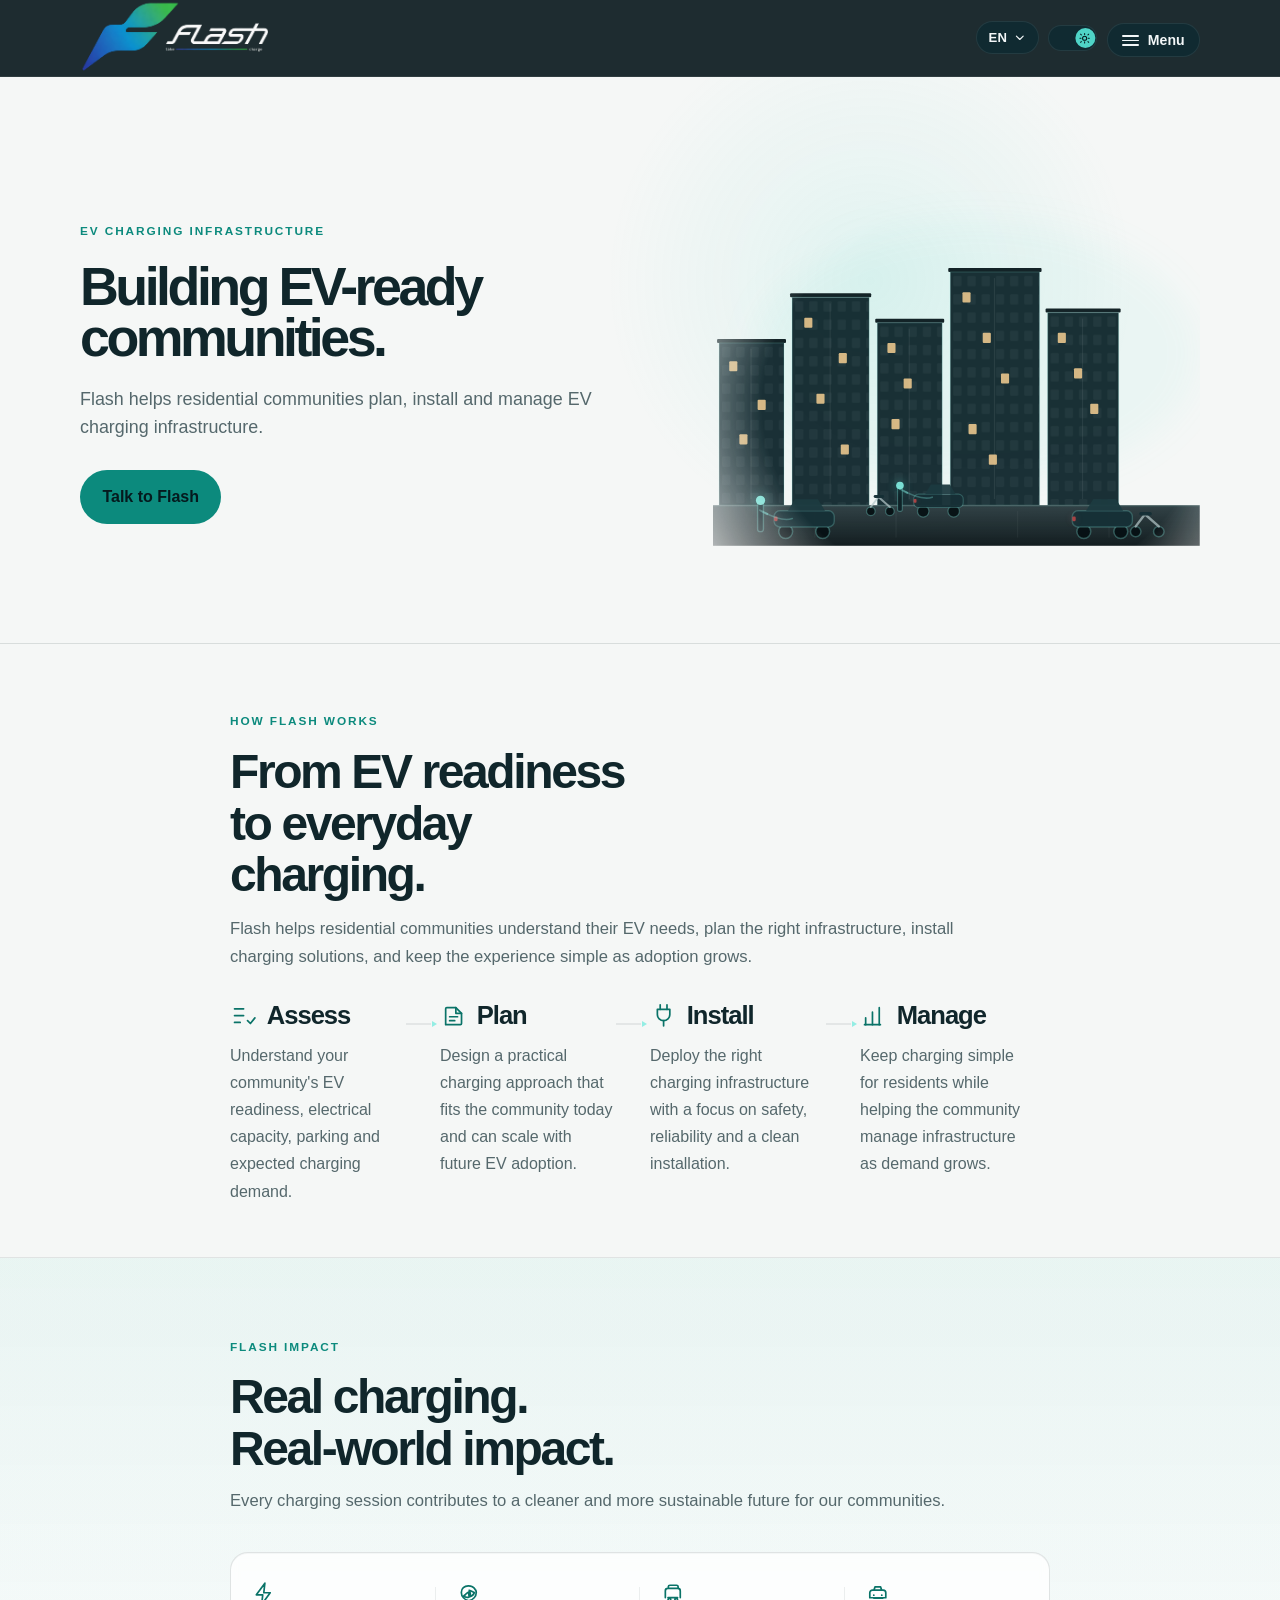
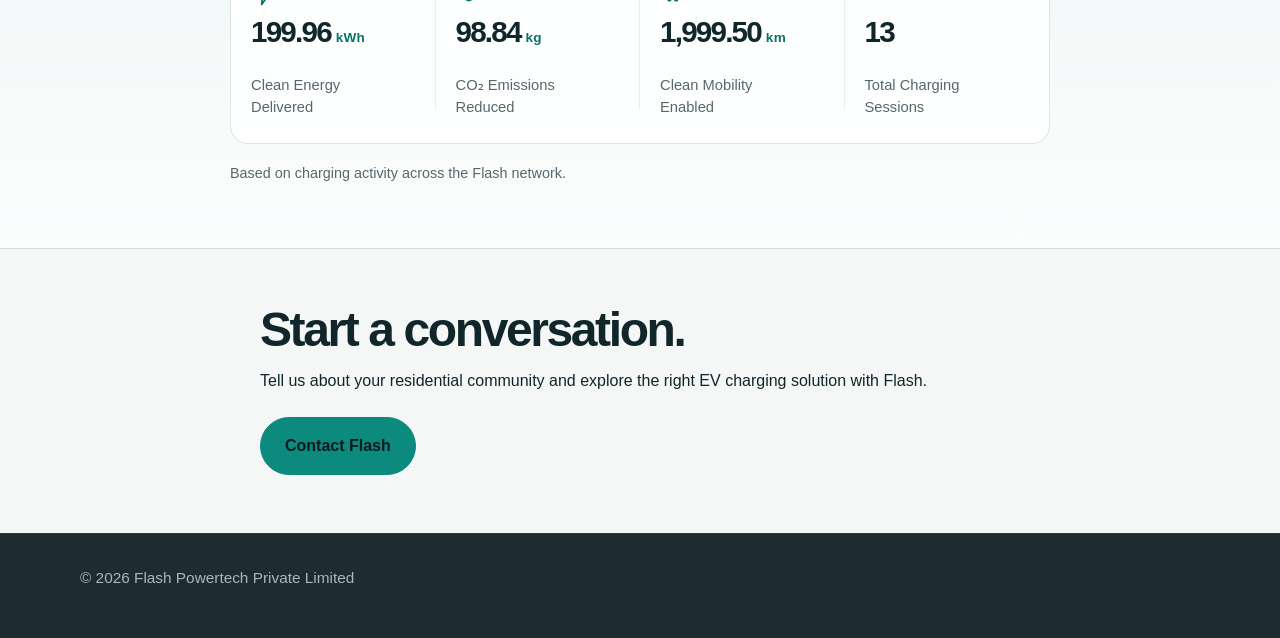
==== commit 44da9c60: "Refine How Flash Works process layout" ====
--- a/index.html
+++ b/index.html
@@ -283,12 +283,13 @@
 
           <div class="how-journey" aria-label="How Flash Works steps">
             <article class="how-step">
-              <div class="how-step-number">01</div>
-              <svg class="how-icon" viewBox="0 0 24 24" role="img" aria-hidden="true">
-                <path d="M4 6h8M4 12h8M4 18h5" />
-                <path d="M15.5 16.5 18 19l4-5" />
-              </svg>
-              <h3 data-i18n="howWorks.assess.title">Assess</h3>
+              <div class="how-step-heading">
+                <svg class="how-icon" viewBox="0 0 24 24" role="img" aria-hidden="true">
+                  <path d="M4 6h8M4 12h8M4 18h5" />
+                  <path d="M15.5 16.5 18 19l4-5" />
+                </svg>
+                <h3 data-i18n="howWorks.assess.title">Assess</h3>
+              </div>
               <p data-i18n="howWorks.assess.description">
                 Understand your community's EV readiness, electrical capacity, parking and
                 expected charging demand.
@@ -296,13 +297,14 @@
             </article>
 
             <article class="how-step">
-              <div class="how-step-number">02</div>
-              <svg class="how-icon" viewBox="0 0 24 24" role="img" aria-hidden="true">
-                <path d="M5 20V6a1 1 0 0 1 1-1h8l5 5v9a1 1 0 0 1-1 1H6a1 1 0 0 1-1-1Z" />
-                <path d="M14 5v5h5" />
-                <path d="M8.5 13h7M8.5 16.5h4.5" />
-              </svg>
-              <h3 data-i18n="howWorks.plan.title">Plan</h3>
+              <div class="how-step-heading">
+                <svg class="how-icon" viewBox="0 0 24 24" role="img" aria-hidden="true">
+                  <path d="M5 20V6a1 1 0 0 1 1-1h8l5 5v9a1 1 0 0 1-1 1H6a1 1 0 0 1-1-1Z" />
+                  <path d="M14 5v5h5" />
+                  <path d="M8.5 13h7M8.5 16.5h4.5" />
+                </svg>
+                <h3 data-i18n="howWorks.plan.title">Plan</h3>
+              </div>
               <p data-i18n="howWorks.plan.description">
                 Design a practical charging approach that fits the community today and can
                 scale with future EV adoption.
@@ -310,13 +312,14 @@
             </article>
 
             <article class="how-step">
-              <div class="how-step-number">03</div>
-              <svg class="how-icon" viewBox="0 0 24 24" role="img" aria-hidden="true">
-                <path d="M9 2.5v4M15 2.5v4" />
-                <path d="M6.5 6.5h11v4.5A5.5 5.5 0 0 1 12 16.5 5.5 5.5 0 0 1 6.5 11Z" />
-                <path d="M12 16.5V21" />
-              </svg>
-              <h3 data-i18n="howWorks.install.title">Install</h3>
+              <div class="how-step-heading">
+                <svg class="how-icon" viewBox="0 0 24 24" role="img" aria-hidden="true">
+                  <path d="M9 2.5v4M15 2.5v4" />
+                  <path d="M6.5 6.5h11v4.5A5.5 5.5 0 0 1 12 16.5 5.5 5.5 0 0 1 6.5 11Z" />
+                  <path d="M12 16.5V21" />
+                </svg>
+                <h3 data-i18n="howWorks.install.title">Install</h3>
+              </div>
               <p data-i18n="howWorks.install.description">
                 Deploy the right charging infrastructure with a focus on safety, reliability
                 and a clean installation.
@@ -324,12 +327,13 @@
             </article>
 
             <article class="how-step">
-              <div class="how-step-number">04</div>
-              <svg class="how-icon" viewBox="0 0 24 24" role="img" aria-hidden="true">
-                <path d="M5 20V14M11 20V9M17 20V5" />
-                <path d="M4 20h14" />
-              </svg>
-              <h3 data-i18n="howWorks.manage.title">Manage</h3>
+              <div class="how-step-heading">
+                <svg class="how-icon" viewBox="0 0 24 24" role="img" aria-hidden="true">
+                  <path d="M5 20V14M11 20V9M17 20V5" />
+                  <path d="M4 20h14" />
+                </svg>
+                <h3 data-i18n="howWorks.manage.title">Manage</h3>
+              </div>
               <p data-i18n="howWorks.manage.description">
                 Keep charging simple for residents while helping the community manage
                 infrastructure as demand grows.
--- a/styles.css
+++ b/styles.css
@@ -904,7 +904,7 @@
 .how-step:not(:last-child)::after {
   content: "";
   position: absolute;
-  top: 3.05rem;
+  top: 1.45rem;
   right: -0.7rem;
   width: 1.55rem;
   height: 1px;
@@ -915,7 +915,7 @@
 .how-step:not(:last-child)::before {
   content: "";
   position: absolute;
-  top: 3.05rem;
+  top: 1.45rem;
   right: -1.05rem;
   width: 0;
   height: 0;
@@ -925,30 +925,29 @@
   transform: translateY(-50%);
 }
 
-.how-step-number {
-  margin-bottom: 1rem;
-  color: var(--accent-strong);
-  font-size: 0.76rem;
-  font-weight: 700;
-  letter-spacing: 0.14em;
-  text-transform: uppercase;
+.how-step-heading {
+  display: flex;
+  align-items: center;
+  gap: 0.6rem;
+  margin-bottom: 0.7rem;
 }
 
 .how-icon {
   display: block;
   width: 1.7rem;
   height: 1.7rem;
-  margin: 0 0 0.95rem;
+  margin: 0;
   color: var(--accent-strong);
   fill: none;
   stroke: currentColor;
   stroke-width: 1.5;
   stroke-linecap: round;
   stroke-linejoin: round;
+  flex-shrink: 0;
 }
 
 .how-step h3 {
-  margin: 0 0 0.7rem;
+  margin: 0;
   font-size: clamp(1.32rem, 2vw, 1.8rem);
   line-height: 1.15;
   letter-spacing: -0.04em;
@@ -1777,6 +1776,30 @@
   stroke-width: 0;
 }
 
+.whatsapp-panel .contact-panel-icon {
+  border-color: rgba(37, 211, 102, 0.25);
+  background: rgba(37, 211, 102, 0.1);
+  color: #25d366;
+}
+
+.whatsapp-panel:hover,
+.whatsapp-panel:focus-within {
+  border-color: rgba(37, 211, 102, 0.35);
+  box-shadow: 0 0 0 1px rgba(37, 211, 102, 0.12), inset 0 1px 0 rgba(var(--line-rgb), 0.02);
+}
+
+.phone-panel .contact-panel-icon {
+  border-color: rgba(59, 130, 246, 0.25);
+  background: rgba(59, 130, 246, 0.1);
+  color: #3b82f6;
+}
+
+.phone-panel:hover,
+.phone-panel:focus-within {
+  border-color: rgba(59, 130, 246, 0.35);
+  box-shadow: 0 0 0 1px rgba(59, 130, 246, 0.12), inset 0 1px 0 rgba(var(--line-rgb), 0.02);
+}
+
 .contact-panel-copy {
   display: grid;
   gap: 0.45rem;
@@ -1809,6 +1832,28 @@
 .contact-panel .button.secondary:focus-visible {
   background: rgba(79, 212, 199, 0.08);
   border-color: rgba(79, 212, 199, 0.5);
+}
+
+.whatsapp-panel .button.secondary {
+  background: rgba(37, 211, 102, 0.07);
+  border-color: rgba(37, 211, 102, 0.35);
+}
+
+.whatsapp-panel .button.secondary:hover,
+.whatsapp-panel .button.secondary:focus-visible {
+  background: rgba(37, 211, 102, 0.18);
+  border-color: rgba(37, 211, 102, 0.6);
+}
+
+.phone-panel .button.secondary {
+  background: rgba(59, 130, 246, 0.07);
+  border-color: rgba(59, 130, 246, 0.35);
+}
+
+.phone-panel .button.secondary:hover,
+.phone-panel .button.secondary:focus-visible {
+  background: rgba(59, 130, 246, 0.18);
+  border-color: rgba(59, 130, 246, 0.6);
 }
 
 .contact-form-section {
@@ -2066,14 +2111,13 @@
     transform: translateX(-50%);
   }
 
-  .how-step-number {
+  .how-step-heading {
     margin-bottom: 0.7rem;
   }
 
   .how-icon {
     width: 1.5rem;
     height: 1.5rem;
-    margin-bottom: 0.75rem;
   }
 
   .how-step p {
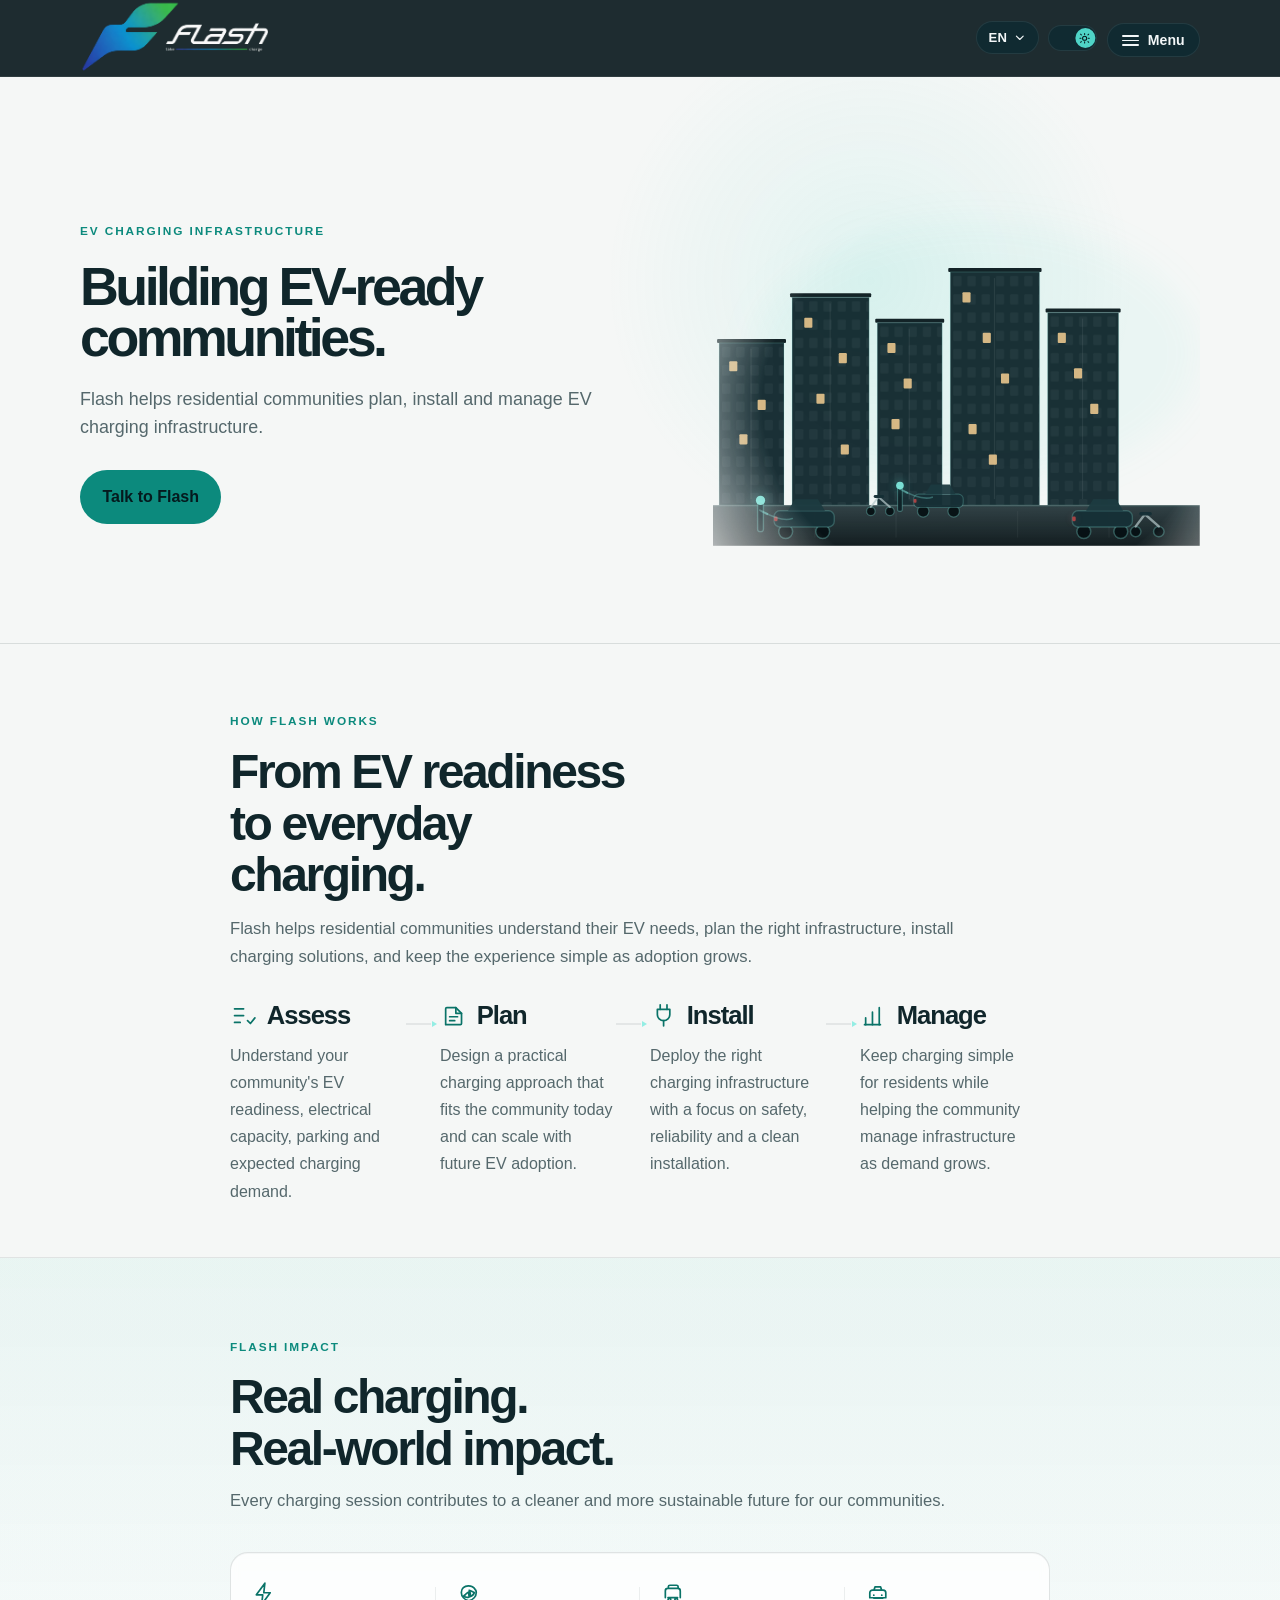
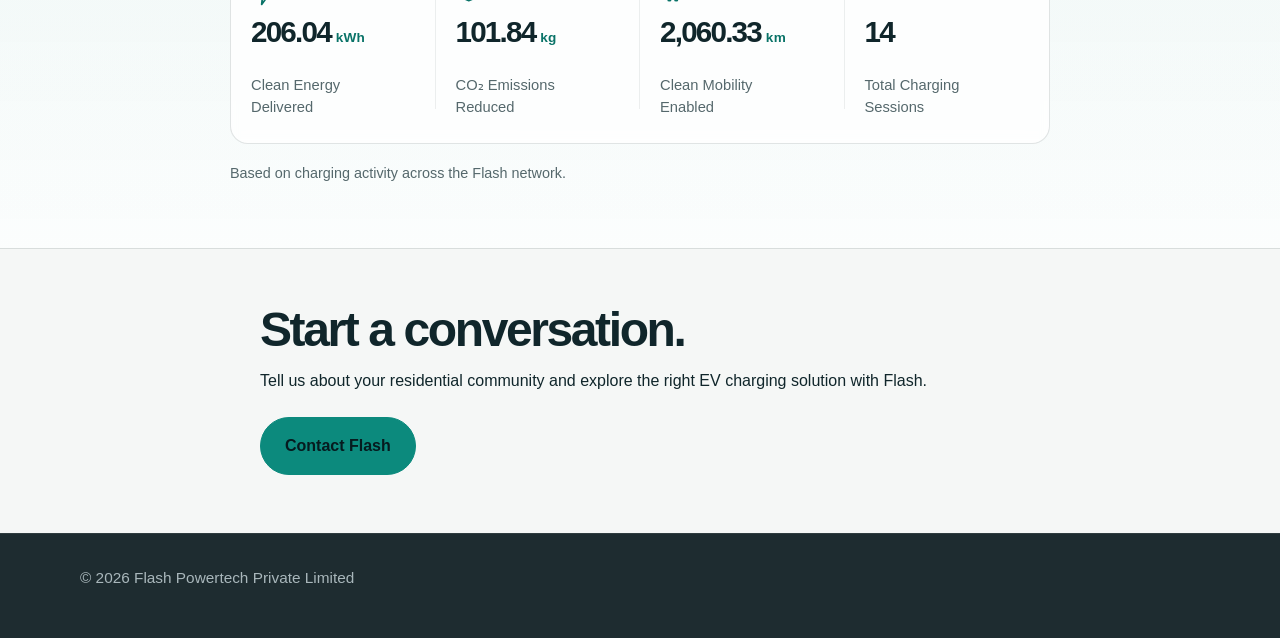
==== commit 3d4a3abe: "Improve website SEO metadata" ====
--- a/index.html
+++ b/index.html
@@ -42,11 +42,31 @@
       })();
     </script>
     <meta name="viewport" content="width=device-width, initial-scale=1.0" />
-    <title>Flash Powertech</title>
+    <title>Flash Powertech | EV Charging Infrastructure</title>
     <meta
       name="description"
       content="Flash helps residential communities plan, install and manage EV charging infrastructure."
     />
+    <link rel="canonical" href="https://www.flashpowertech.com/" />
+    <meta property="og:type" content="website" />
+    <meta property="og:title" content="Flash Powertech | EV Charging Infrastructure" />
+    <meta property="og:description" content="Flash helps residential communities plan, install and manage EV charging infrastructure." />
+    <meta property="og:url" content="https://www.flashpowertech.com/" />
+    <meta property="og:image" content="https://www.flashpowertech.com/images/flash_logo.png" />
+    <meta name="twitter:card" content="summary" />
+    <meta name="twitter:title" content="Flash Powertech | EV Charging Infrastructure" />
+    <meta name="twitter:description" content="Flash helps residential communities plan, install and manage EV charging infrastructure." />
+    <meta name="twitter:image" content="https://www.flashpowertech.com/images/flash_logo.png" />
+    <script type="application/ld+json">
+      {
+        "@context": "https://schema.org",
+        "@type": "Organization",
+        "name": "Flash Powertech Private Limited",
+        "url": "https://www.flashpowertech.com/",
+        "logo": "https://www.flashpowertech.com/images/flash_logo.png",
+        "telephone": "+916262663664"
+      }
+    </script>
     <link rel="stylesheet" href="styles.css?v=20260909" />
   </head>
   <body>
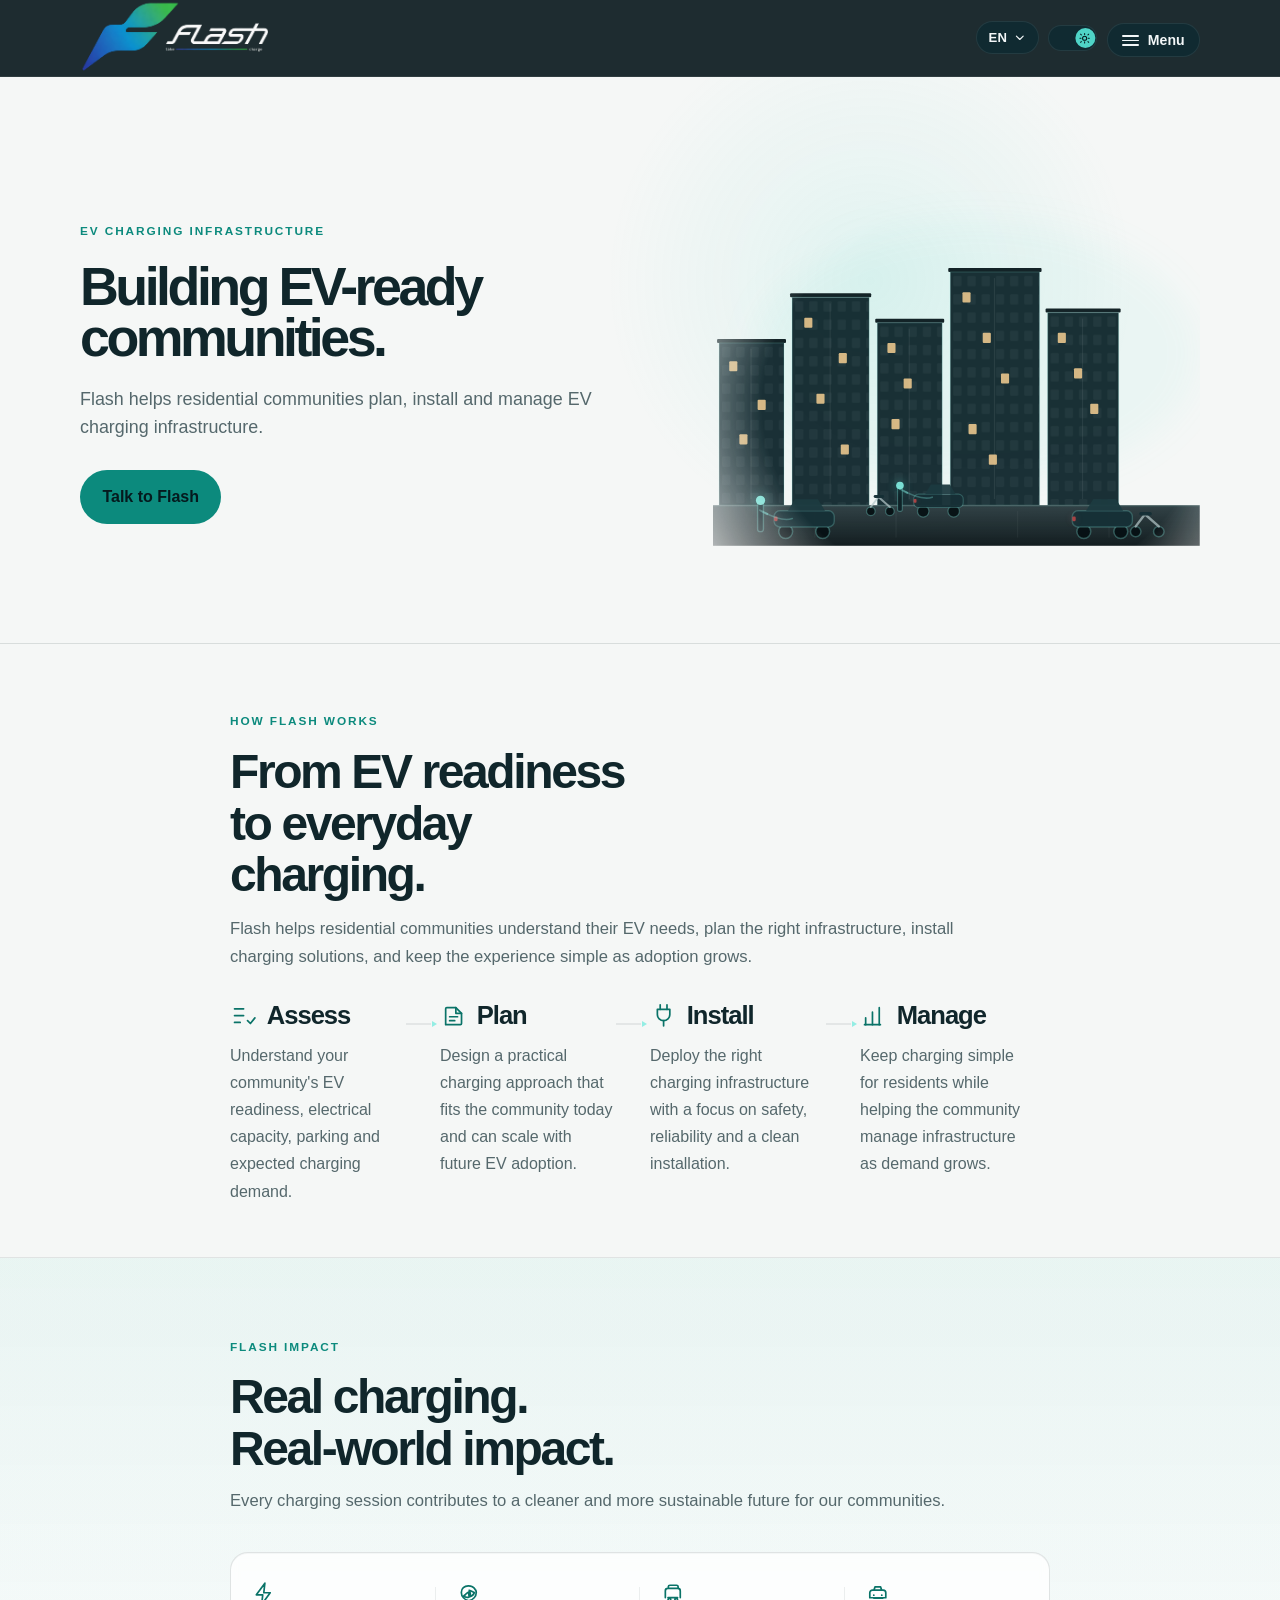
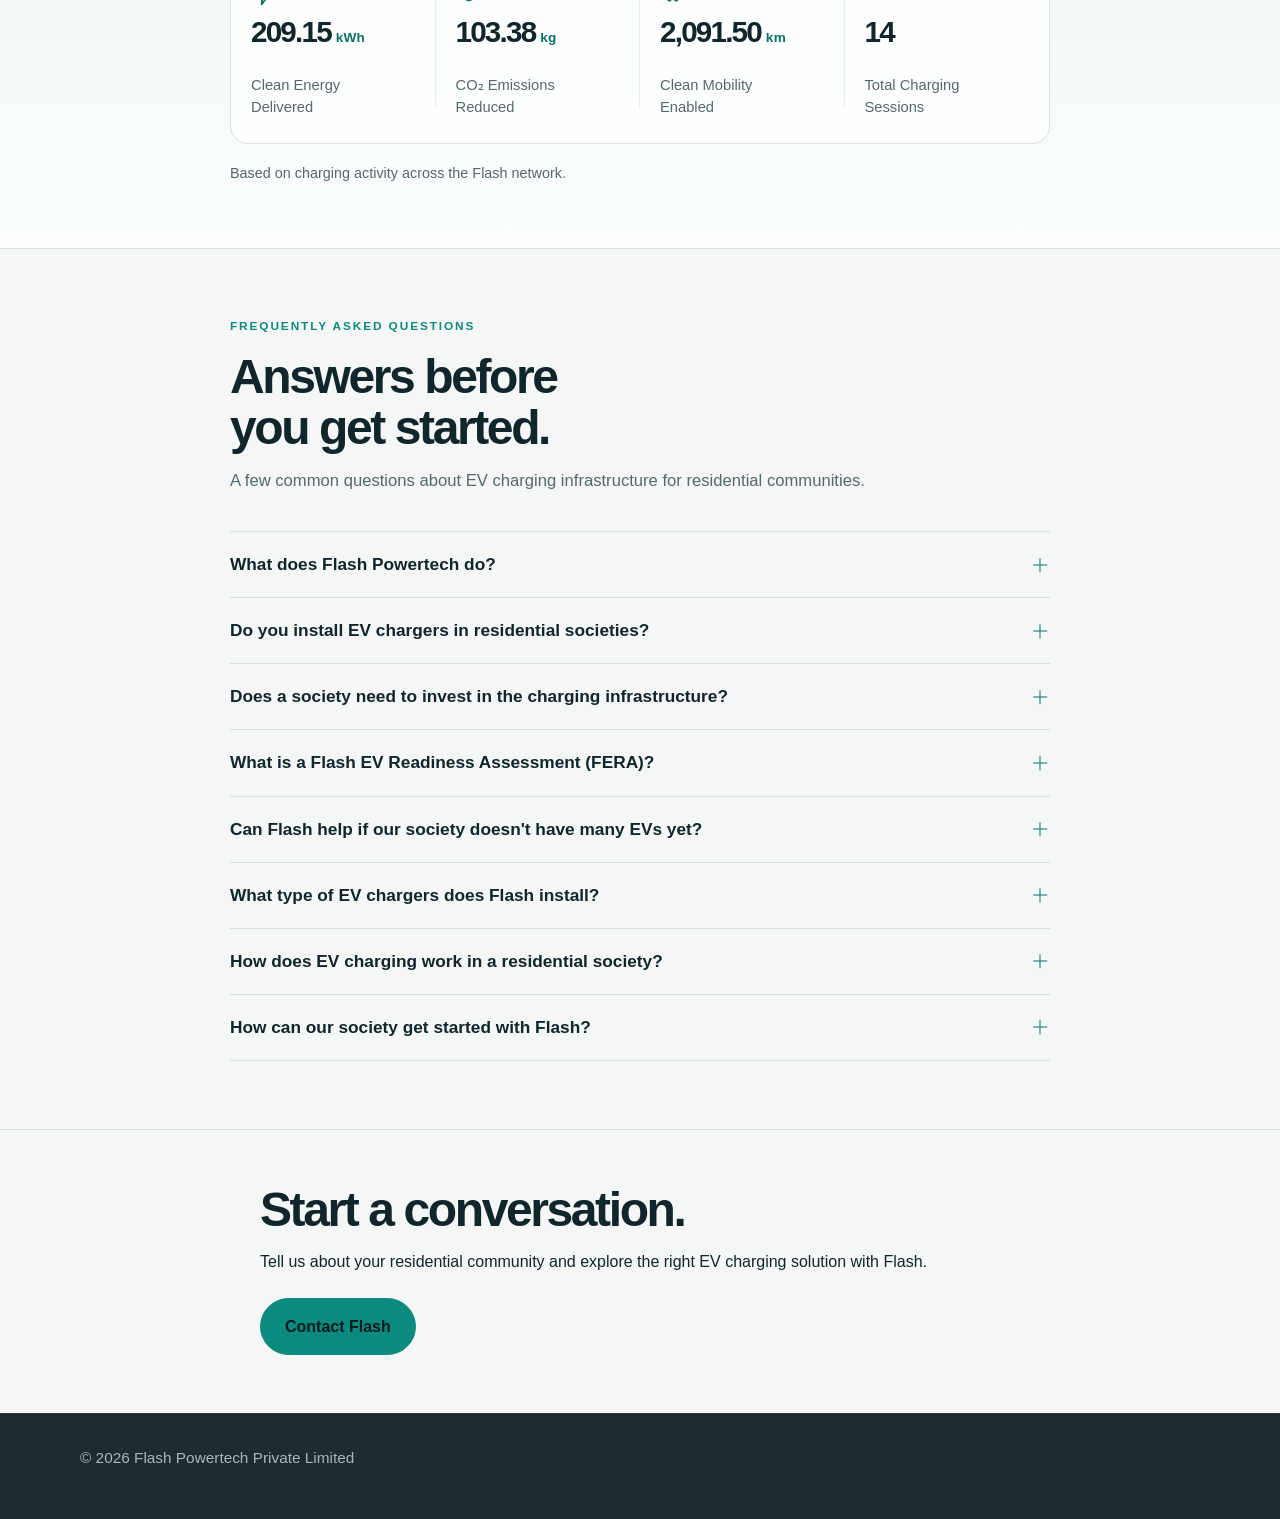
==== commit e0a01155: "Add homepage FAQ section" ====
--- a/index.html
+++ b/index.html
@@ -418,6 +418,130 @@
         </div>
       </section>
 
+      <section class="section faq-section" aria-labelledby="faq-title">
+        <div class="container faq-inner">
+          <p class="section-label faq-label" data-i18n="faq.eyebrow">FREQUENTLY ASKED QUESTIONS</p>
+          <h2 id="faq-title" data-i18n="faq.title">Answers before you get started.</h2>
+          <p class="faq-intro" data-i18n="faq.description">
+            A few common questions about EV charging infrastructure for residential communities.
+          </p>
+
+          <div class="faq-list">
+            <article class="faq-item">
+              <h3 class="faq-question-heading">
+                <button class="faq-question" type="button" aria-expanded="false" aria-controls="faq-answer-1" id="faq-question-1">
+                  <span data-i18n="faq.question1">What does Flash Powertech do?</span>
+                  <span class="faq-icon" aria-hidden="true"></span>
+                </button>
+              </h3>
+              <div class="faq-answer" id="faq-answer-1" role="region" aria-labelledby="faq-question-1" aria-hidden="true">
+                <div class="faq-answer-inner">
+                  <p data-i18n="faq.answer1">Flash helps residential communities plan, install and manage EV charging infrastructure, from understanding a society's EV readiness to deploying and managing charging solutions.</p>
+                </div>
+              </div>
+            </article>
+
+            <article class="faq-item">
+              <h3 class="faq-question-heading">
+                <button class="faq-question" type="button" aria-expanded="false" aria-controls="faq-answer-2" id="faq-question-2">
+                  <span data-i18n="faq.question2">Do you install EV chargers in residential societies?</span>
+                  <span class="faq-icon" aria-hidden="true"></span>
+                </button>
+              </h3>
+              <div class="faq-answer" id="faq-answer-2" role="region" aria-labelledby="faq-question-2" aria-hidden="true">
+                <div class="faq-answer-inner">
+                  <p data-i18n="faq.answer2">Yes. Flash works with residential communities to assess their requirements, plan suitable charging infrastructure and coordinate installation.</p>
+                </div>
+              </div>
+            </article>
+
+            <article class="faq-item">
+              <h3 class="faq-question-heading">
+                <button class="faq-question" type="button" aria-expanded="false" aria-controls="faq-answer-3" id="faq-question-3">
+                  <span data-i18n="faq.question3">Does a society need to invest in the charging infrastructure?</span>
+                  <span class="faq-icon" aria-hidden="true"></span>
+                </button>
+              </h3>
+              <div class="faq-answer" id="faq-answer-3" role="region" aria-labelledby="faq-question-3" aria-hidden="true">
+                <div class="faq-answer-inner">
+                  <p data-i18n="faq.answer3">Not necessarily. Flash offers different engagement models depending on the society's requirements, including models where Flash invests in the infrastructure.</p>
+                </div>
+              </div>
+            </article>
+
+            <article class="faq-item">
+              <h3 class="faq-question-heading">
+                <button class="faq-question" type="button" aria-expanded="false" aria-controls="faq-answer-4" id="faq-question-4">
+                  <span data-i18n="faq.question4">What is a Flash EV Readiness Assessment (FERA)?</span>
+                  <span class="faq-icon" aria-hidden="true"></span>
+                </button>
+              </h3>
+              <div class="faq-answer" id="faq-answer-4" role="region" aria-labelledby="faq-question-4" aria-hidden="true">
+                <div class="faq-answer-inner">
+                  <p data-i18n="faq.answer4">FERA is Flash's assessment framework for understanding a society's readiness for EV charging, including factors such as electrical capacity, parking, existing EV adoption and future charging requirements.</p>
+                </div>
+              </div>
+            </article>
+
+            <article class="faq-item">
+              <h3 class="faq-question-heading">
+                <button class="faq-question" type="button" aria-expanded="false" aria-controls="faq-answer-5" id="faq-question-5">
+                  <span data-i18n="faq.question5">Can Flash help if our society doesn't have many EVs yet?</span>
+                  <span class="faq-icon" aria-hidden="true"></span>
+                </button>
+              </h3>
+              <div class="faq-answer" id="faq-answer-5" role="region" aria-labelledby="faq-question-5" aria-hidden="true">
+                <div class="faq-answer-inner">
+                  <p data-i18n="faq.answer5">Yes. Flash can help communities plan infrastructure based on their current needs while keeping future EV adoption in mind.</p>
+                </div>
+              </div>
+            </article>
+
+            <article class="faq-item">
+              <h3 class="faq-question-heading">
+                <button class="faq-question" type="button" aria-expanded="false" aria-controls="faq-answer-6" id="faq-question-6">
+                  <span data-i18n="faq.question6">What type of EV chargers does Flash install?</span>
+                  <span class="faq-icon" aria-hidden="true"></span>
+                </button>
+              </h3>
+              <div class="faq-answer" id="faq-answer-6" role="region" aria-labelledby="faq-question-6" aria-hidden="true">
+                <div class="faq-answer-inner">
+                  <p data-i18n="faq.answer6">Flash focuses on charging solutions appropriate for the community and its electrical infrastructure, including AC charging for residential societies and DC fast-charging solutions for strategically located public charging sites.</p>
+                </div>
+              </div>
+            </article>
+
+            <article class="faq-item">
+              <h3 class="faq-question-heading">
+                <button class="faq-question" type="button" aria-expanded="false" aria-controls="faq-answer-7" id="faq-question-7">
+                  <span data-i18n="faq.question7">How does EV charging work in a residential society?</span>
+                  <span class="faq-icon" aria-hidden="true"></span>
+                </button>
+              </h3>
+              <div class="faq-answer" id="faq-answer-7" role="region" aria-labelledby="faq-question-7" aria-hidden="true">
+                <div class="faq-answer-inner">
+                  <p data-i18n="faq.answer7">Flash helps establish the charging infrastructure, while residents can use the available chargers to charge their EVs. The exact operating and payment model depends on the arrangement with the society.</p>
+                </div>
+              </div>
+            </article>
+
+            <article class="faq-item">
+              <h3 class="faq-question-heading">
+                <button class="faq-question" type="button" aria-expanded="false" aria-controls="faq-answer-8" id="faq-question-8">
+                  <span data-i18n="faq.question8">How can our society get started with Flash?</span>
+                  <span class="faq-icon" aria-hidden="true"></span>
+                </button>
+              </h3>
+              <div class="faq-answer" id="faq-answer-8" role="region" aria-labelledby="faq-question-8" aria-hidden="true">
+                <div class="faq-answer-inner">
+                  <p data-i18n="faq.answer8">Simply contact Flash. We can start with a conversation about your society, understand your current EV requirements and help determine the right next step.</p>
+                </div>
+              </div>
+            </article>
+          </div>
+        </div>
+      </section>
+
       <section id="contact" class="section contact">
         <div class="container">
           <h2 data-i18n="homeCta.title">Start a conversation.</h2>
--- a/styles.css
+++ b/styles.css
@@ -89,7 +89,10 @@
   .step-index,
   .field-group input,
   .field-group textarea,
-  .brand {
+  .brand,
+  .faq-answer,
+  .faq-icon::before,
+  .faq-icon::after {
     transition: none;
   }
 }
@@ -1082,6 +1085,133 @@
   color: var(--muted);
   font-size: 0.9rem;
   line-height: 1.5;
+}
+
+.faq-section {
+  padding-top: 4.25rem;
+  padding-bottom: 4.25rem;
+}
+
+.faq-inner {
+  max-width: 820px;
+}
+
+.faq-label {
+  margin-bottom: 0.9rem;
+}
+
+.faq-section h2 {
+  max-width: 15ch;
+  margin-bottom: 0.8rem;
+}
+
+.faq-intro {
+  max-width: 46rem;
+  margin: 0 0 2.25rem;
+  color: var(--muted);
+  font-size: 1.04rem;
+  line-height: 1.7;
+}
+
+.faq-list {
+  border-top: 1px solid var(--border);
+}
+
+.faq-item {
+  border-bottom: 1px solid var(--border);
+}
+
+.faq-question-heading {
+  margin: 0;
+}
+
+.faq-question {
+  display: flex;
+  align-items: center;
+  justify-content: space-between;
+  gap: 1.5rem;
+  width: 100%;
+  padding: 1.25rem 0;
+  border: 0;
+  background: transparent;
+  color: var(--text);
+  font: inherit;
+  font-size: 1.08rem;
+  font-weight: 600;
+  line-height: 1.45;
+  text-align: left;
+  cursor: pointer;
+}
+
+.faq-question:hover,
+.faq-question:focus-visible {
+  color: var(--accent-strong);
+}
+
+.faq-question:focus-visible {
+  outline: 2px solid var(--accent);
+  outline-offset: 4px;
+}
+
+.faq-icon {
+  position: relative;
+  flex: 0 0 1.25rem;
+  width: 1.25rem;
+  height: 1.25rem;
+  color: var(--accent-strong);
+}
+
+.faq-icon::before,
+.faq-icon::after {
+  content: "";
+  position: absolute;
+  top: 50%;
+  left: 50%;
+  width: 0.85rem;
+  height: 1px;
+  background: currentColor;
+  transform: translate(-50%, -50%);
+  transition: transform 0.25s ease;
+}
+
+.faq-icon::after {
+  transform: translate(-50%, -50%) rotate(90deg);
+}
+
+.faq-item.is-open .faq-icon::after {
+  transform: translate(-50%, -50%) rotate(0);
+}
+
+.faq-answer {
+  display: grid;
+  grid-template-rows: 0fr;
+  transition: grid-template-rows 0.3s ease;
+}
+
+.faq-item.is-open .faq-answer {
+  grid-template-rows: 1fr;
+}
+
+.faq-answer-inner {
+  min-height: 0;
+  overflow: hidden;
+}
+
+.faq-answer p {
+  max-width: 68ch;
+  margin: 0;
+  padding: 0 3rem 1.35rem 0;
+  color: var(--muted);
+  font-size: 1rem;
+  line-height: 1.7;
+}
+
+@media (prefers-reduced-motion: reduce) {
+  .faq-answer,
+  .faq-icon::before,
+  .faq-icon::after {
+    transition: none;
+  }
 }
 
 .contact {
@@ -2496,6 +2626,15 @@
     padding-bottom: 3rem;
   }
 
+  .faq-section {
+    padding-top: 3.25rem;
+    padding-bottom: 3rem;
+  }
+
+  .faq-section h2 {
+    max-width: none;
+  }
+
   .impact-section h2 {
     max-width: none;
   }
@@ -2598,6 +2737,19 @@
     font-size: 1rem;
   }
 
+  .faq-intro {
+    font-size: 1rem;
+  }
+
+  .faq-question {
+    gap: 1rem;
+    font-size: 1rem;
+  }
+
+  .faq-answer p {
+    padding-right: 0;
+  }
+
   .contact h2 {
     font-size: clamp(1.9rem, 7vw, 2.2rem);
   }
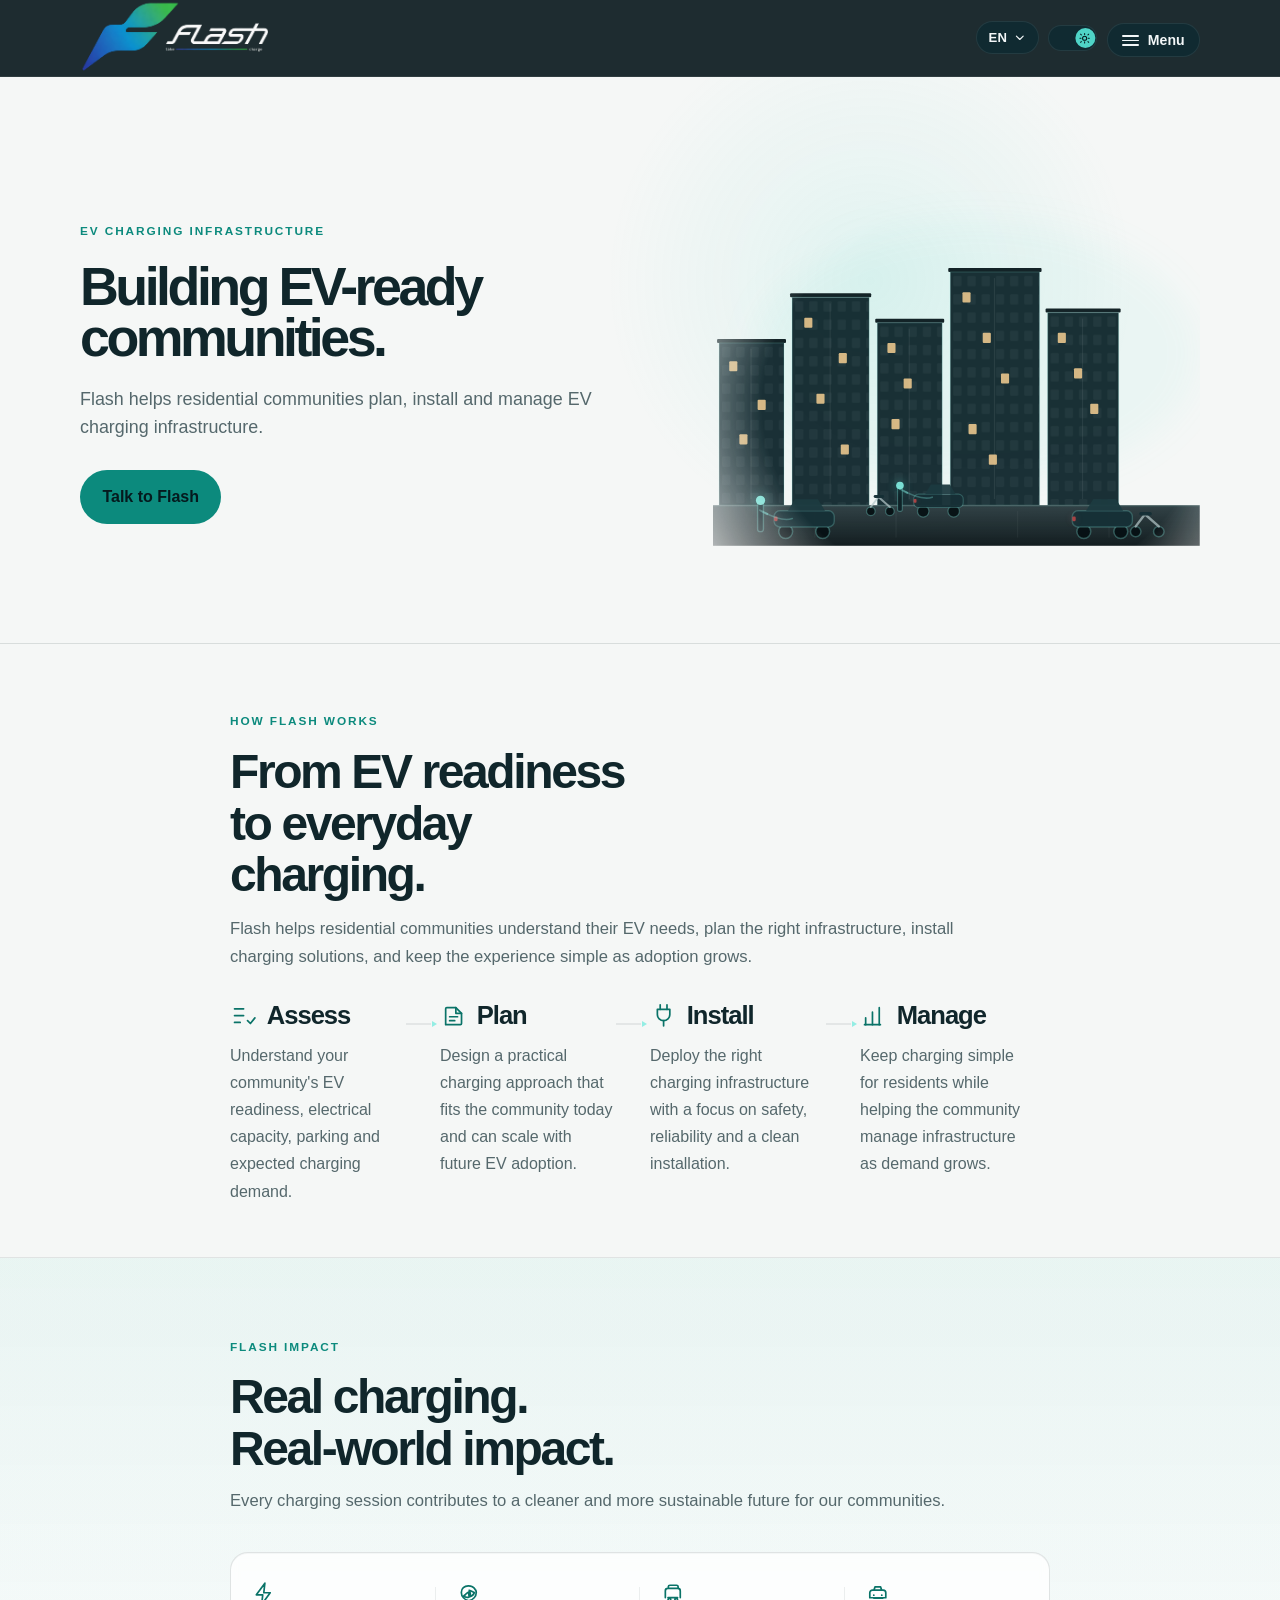
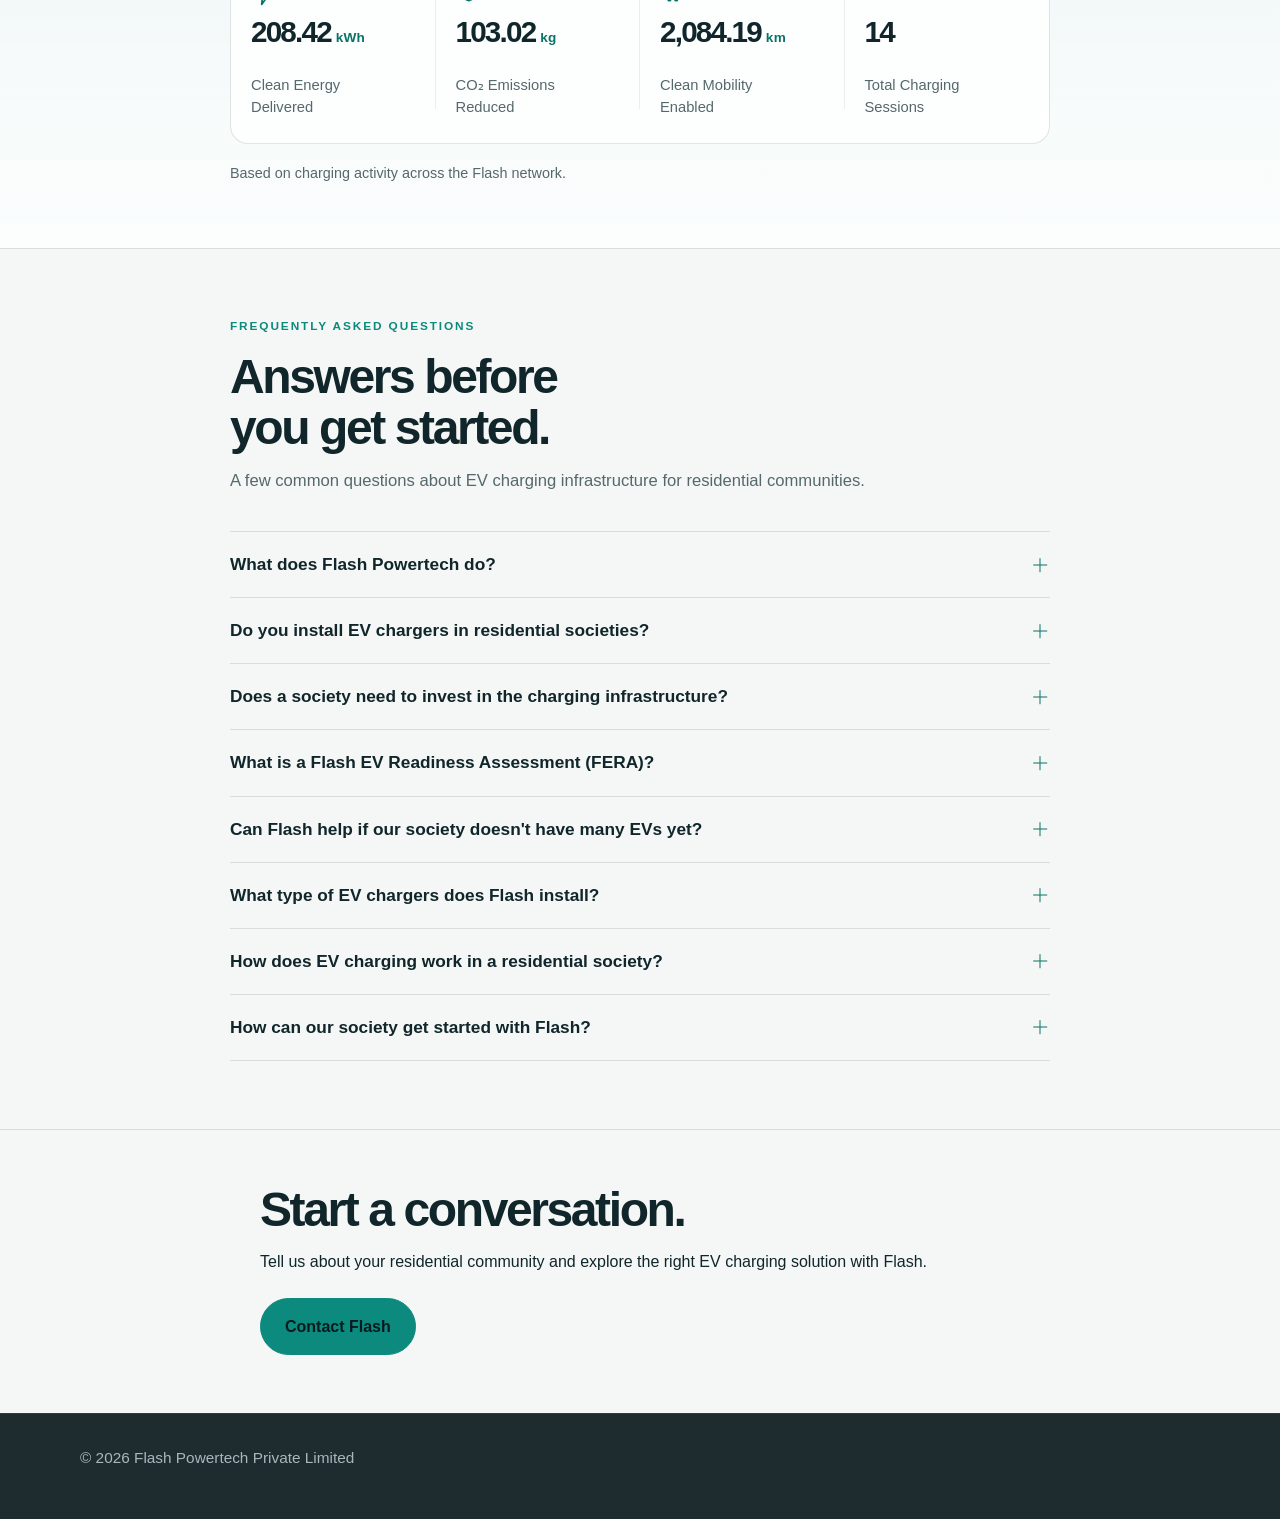
==== commit fe6b9bdb: "Add Our Services page" ====
--- a/index.html
+++ b/index.html
@@ -134,6 +134,7 @@
             <nav class="site-nav" id="site-menu" aria-label="Main navigation" hidden>
               <a href="index.html" class="active" aria-current="page" data-i18n="nav.home">Home</a>
               <a href="about.html" data-i18n="nav.about">About Us</a>
+              <a href="services.html" data-i18n="nav.services">Our Services</a>
               <a href="contact.html" data-i18n="nav.contact">Contact Us</a>
             </nav>
           </div>
--- a/styles.css
+++ b/styles.css
@@ -46,6 +46,10 @@
 .about-vision,
 .about-cta,
 .contact-hero,
+.services-hero,
+.services-selector,
+.services-approach,
+.services-closing,
 .contact-options,
 .contact-form-section,
 .contact-closing,
@@ -77,6 +81,10 @@
   .about-vision,
   .about-cta,
   .contact-hero,
+  .services-hero,
+  .services-selector,
+  .services-approach,
+  .services-closing,
   .contact-options,
   .contact-form-section,
   .contact-closing,
@@ -1297,6 +1305,222 @@
   line-height: 1.7;
 }
 
+.services-hero {
+  position: relative;
+  padding-top: clamp(4.5rem, 8vw, 7rem);
+  padding-bottom: clamp(4rem, 8vw, 6rem);
+  overflow: hidden;
+  border-top: 1px solid var(--border);
+  background:
+    radial-gradient(circle at top left, rgba(79, 212, 199, 0.14), transparent 36%),
+    linear-gradient(180deg, rgba(var(--bg-rgb), 0.96) 0%, rgba(var(--bg-elevated-rgb), 0.94) 100%);
+}
+
+.services-hero::after {
+  content: "";
+  position: absolute;
+  right: 8%;
+  bottom: 15%;
+  width: 11rem;
+  height: 11rem;
+  border: 1px solid rgba(79, 212, 199, 0.18);
+  border-radius: 50%;
+  box-shadow: 0 0 0 1.5rem rgba(79, 212, 199, 0.025), 0 0 0 3rem rgba(79, 212, 199, 0.018);
+  pointer-events: none;
+}
+
+.services-hero-inner,
+.services-selector-inner,
+.services-closing-inner {
+  position: relative;
+  z-index: 1;
+  max-width: 1040px;
+}
+
+.services-hero h1 {
+  max-width: 12.5ch;
+  margin-bottom: 1.2rem;
+  font-size: clamp(3rem, 5.6vw, 6rem);
+  line-height: 0.95;
+  letter-spacing: -0.075em;
+}
+
+.services-hero-copy {
+  max-width: 50rem;
+  margin: 0 0 1.75rem;
+  color: var(--muted);
+  font-size: clamp(1.08rem, 1.8vw, 1.34rem);
+  line-height: 1.7;
+}
+
+.services-selector,
+.services-approach,
+.services-closing {
+  border-top: 1px solid var(--border);
+}
+
+.services-selector {
+  padding-top: clamp(3.5rem, 6vw, 5.5rem);
+  padding-bottom: clamp(4rem, 7vw, 6rem);
+  background: linear-gradient(180deg, rgba(var(--bg-elevated-rgb), 0.74), rgba(var(--bg-rgb), 0.94));
+}
+
+.services-tabs {
+  display: grid;
+  grid-template-columns: repeat(2, minmax(0, 1fr));
+  gap: 0;
+  margin-bottom: 3.5rem;
+  border-bottom: 1px solid var(--border);
+}
+
+.services-tab {
+  position: relative;
+  min-width: 0;
+  padding: 1rem 1rem 1.05rem;
+  border: 0;
+  border-bottom: 2px solid transparent;
+  background: transparent;
+  color: var(--muted);
+  font: inherit;
+  font-size: 0.76rem;
+  font-weight: 700;
+  letter-spacing: 0.12em;
+  line-height: 1.4;
+  text-align: left;
+  cursor: pointer;
+  transition: color 0.25s ease, border-color 0.25s ease;
+}
+
+.services-tab:first-child { padding-left: 0; }
+.services-tab.is-active,
+.services-tab:hover,
+.services-tab:focus-visible { color: var(--text); }
+.services-tab.is-active { border-bottom-color: var(--accent); }
+
+.services-panel[hidden] { display: none; }
+.services-panel.is-active { animation: services-panel-in 0.35s ease both; }
+
+@keyframes services-panel-in {
+  from { opacity: 0; transform: translateY(0.45rem); }
+  to { opacity: 1; transform: translateY(0); }
+}
+
+.services-panel-header {
+  display: grid;
+  grid-template-columns: minmax(0, 1fr) minmax(0, 0.95fr);
+  gap: clamp(2rem, 6vw, 6rem);
+  align-items: start;
+  margin-bottom: 2.7rem;
+}
+
+.services-panel-header h2 {
+  max-width: 14ch;
+  margin: 0;
+}
+
+.services-panel-header > p {
+  max-width: 39rem;
+  margin: 0.35rem 0 0;
+  color: var(--muted);
+  font-size: 1.05rem;
+  line-height: 1.75;
+}
+
+.service-grid {
+  display: grid;
+  grid-template-columns: repeat(2, minmax(0, 1fr));
+  gap: 1px;
+  border-top: 1px solid var(--border);
+  border-left: 1px solid var(--border);
+}
+
+.service-card {
+  min-width: 0;
+  min-height: 240px;
+  padding: 1.45rem 1.5rem 1.55rem;
+  border-right: 1px solid var(--border);
+  border-bottom: 1px solid var(--border);
+  background: rgba(var(--bg-elevated-rgb), 0.34);
+}
+
+.service-number {
+  margin: 0 0 2.4rem;
+  color: var(--accent);
+  font-size: 0.7rem;
+  font-weight: 700;
+  letter-spacing: 0.14em;
+  text-transform: uppercase;
+}
+
+.service-card h3 {
+  max-width: 18ch;
+  margin: 0 0 0.7rem;
+  font-size: 1.35rem;
+  line-height: 1.15;
+  letter-spacing: -0.035em;
+}
+
+.service-card > p:not(.service-number):not(.service-note) {
+  max-width: 42ch;
+  margin: 0;
+  color: var(--muted);
+  font-size: 0.98rem;
+  line-height: 1.7;
+}
+
+.service-note {
+  margin: 1.15rem 0 0;
+  color: var(--accent-strong);
+  font-size: 0.78rem;
+  letter-spacing: 0.03em;
+}
+
+.services-inline-cta {
+  display: grid;
+  grid-template-columns: minmax(0, 1fr) minmax(0, 1.1fr) auto;
+  gap: 1.5rem;
+  align-items: center;
+  margin-top: 3.5rem;
+  padding-top: 1.7rem;
+  border-top: 1px solid var(--border);
+}
+
+.services-inline-cta h3,
+.services-inline-cta p { margin: 0; }
+.services-inline-cta h3 { font-size: 1.2rem; line-height: 1.2; }
+.services-inline-cta p { color: var(--muted); font-size: 0.98rem; }
+.services-inline-cta .button { white-space: nowrap; }
+
+.services-approach {
+  padding-top: clamp(4.25rem, 7vw, 6rem);
+  padding-bottom: clamp(4rem, 6vw, 5.5rem);
+}
+
+.services-approach .how-intro { max-width: 48rem; }
+
+.services-closing {
+  padding-top: clamp(4.5rem, 8vw, 7rem);
+  padding-bottom: clamp(4.5rem, 8vw, 7rem);
+  background:
+    radial-gradient(circle at 80% 20%, rgba(79, 212, 199, 0.1), transparent 32%),
+    linear-gradient(180deg, rgba(var(--bg-rgb), 0.94), rgba(var(--bg-elevated-rgb), 0.92));
+}
+
+.services-closing h2 { max-width: 13ch; margin-bottom: 1rem; }
+.services-closing p:not(.section-label) { max-width: 38rem; margin-bottom: 1.7rem; color: var(--muted); font-size: 1.08rem; line-height: 1.75; }
+
+.visually-hidden {
+  position: absolute;
+  width: 1px;
+  height: 1px;
+  padding: 0;
+  margin: -1px;
+  overflow: hidden;
+  clip: rect(0, 0, 0, 0);
+  white-space: nowrap;
+  border: 0;
+}
+
 .about-transition {
   position: relative;
   padding-top: clamp(4rem, 6vw, 5.75rem);
@@ -2684,6 +2908,44 @@
   }
 }
 
+@media (max-width: 640px) {
+  .services-hero {
+    padding-top: 3.4rem;
+    padding-bottom: 3.25rem;
+  }
+
+  .services-hero h1 {
+    max-width: 10.5ch;
+    font-size: clamp(2.5rem, 10vw, 4.2rem);
+  }
+
+  .services-hero-copy { font-size: 1.02rem; }
+  .services-hero .button,
+  .services-inline-cta .button,
+  .services-closing .button { width: 100%; text-align: center; }
+  .services-hero::after { right: -4rem; bottom: 8%; width: 8rem; height: 8rem; }
+  .services-selector { padding-top: 3.25rem; padding-bottom: 3.75rem; }
+  .services-tabs { margin-bottom: 2.6rem; }
+  .services-tab { padding: 0.8rem 0.55rem 0.9rem; font-size: 0.68rem; }
+  .services-tab:first-child { padding-left: 0; }
+  .services-panel-header { grid-template-columns: 1fr; gap: 0.9rem; margin-bottom: 2rem; }
+  .services-panel-header h2 { max-width: none; font-size: clamp(2.1rem, 8vw, 3rem); }
+  .services-panel-header > p { margin-top: 0; font-size: 1rem; }
+  .service-grid { grid-template-columns: 1fr; }
+  .service-card { min-height: 0; padding: 1.25rem 1.15rem 1.35rem; }
+  .service-number { margin-bottom: 1.8rem; }
+  .service-card h3 { max-width: none; font-size: 1.22rem; }
+  .services-inline-cta { grid-template-columns: 1fr; gap: 0.8rem; margin-top: 2.7rem; }
+  .services-approach { padding-top: 3.75rem; padding-bottom: 3.75rem; }
+  .services-closing { padding-top: 3.75rem; padding-bottom: 3.75rem; }
+  .services-closing h2 { max-width: none; font-size: clamp(2.1rem, 8vw, 3.2rem); }
+  .services-closing p:not(.section-label) { font-size: 1rem; }
+}
+
+@media (prefers-reduced-motion: reduce) {
+  .services-panel.is-active { animation: none; }
+}
+
 @media (max-width: 480px) {
   .header-inner {
     gap: 0.4rem;
